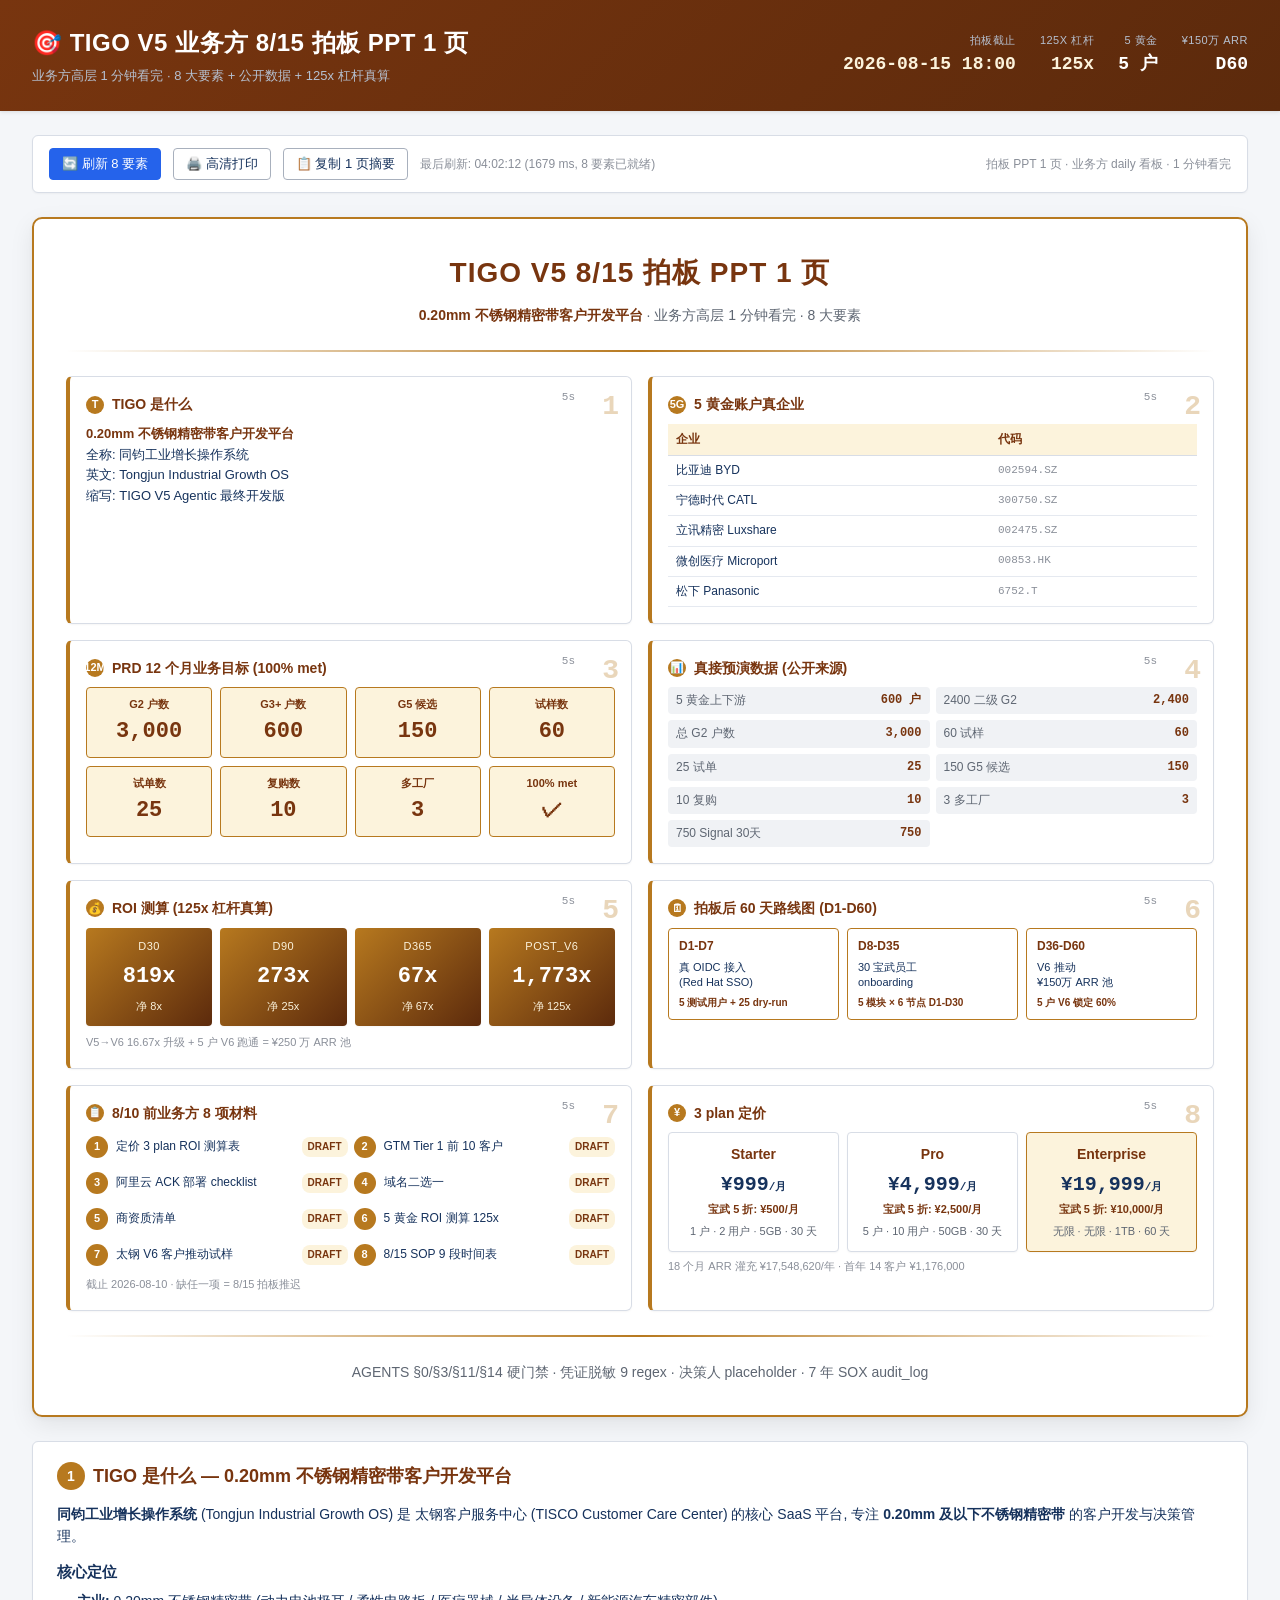
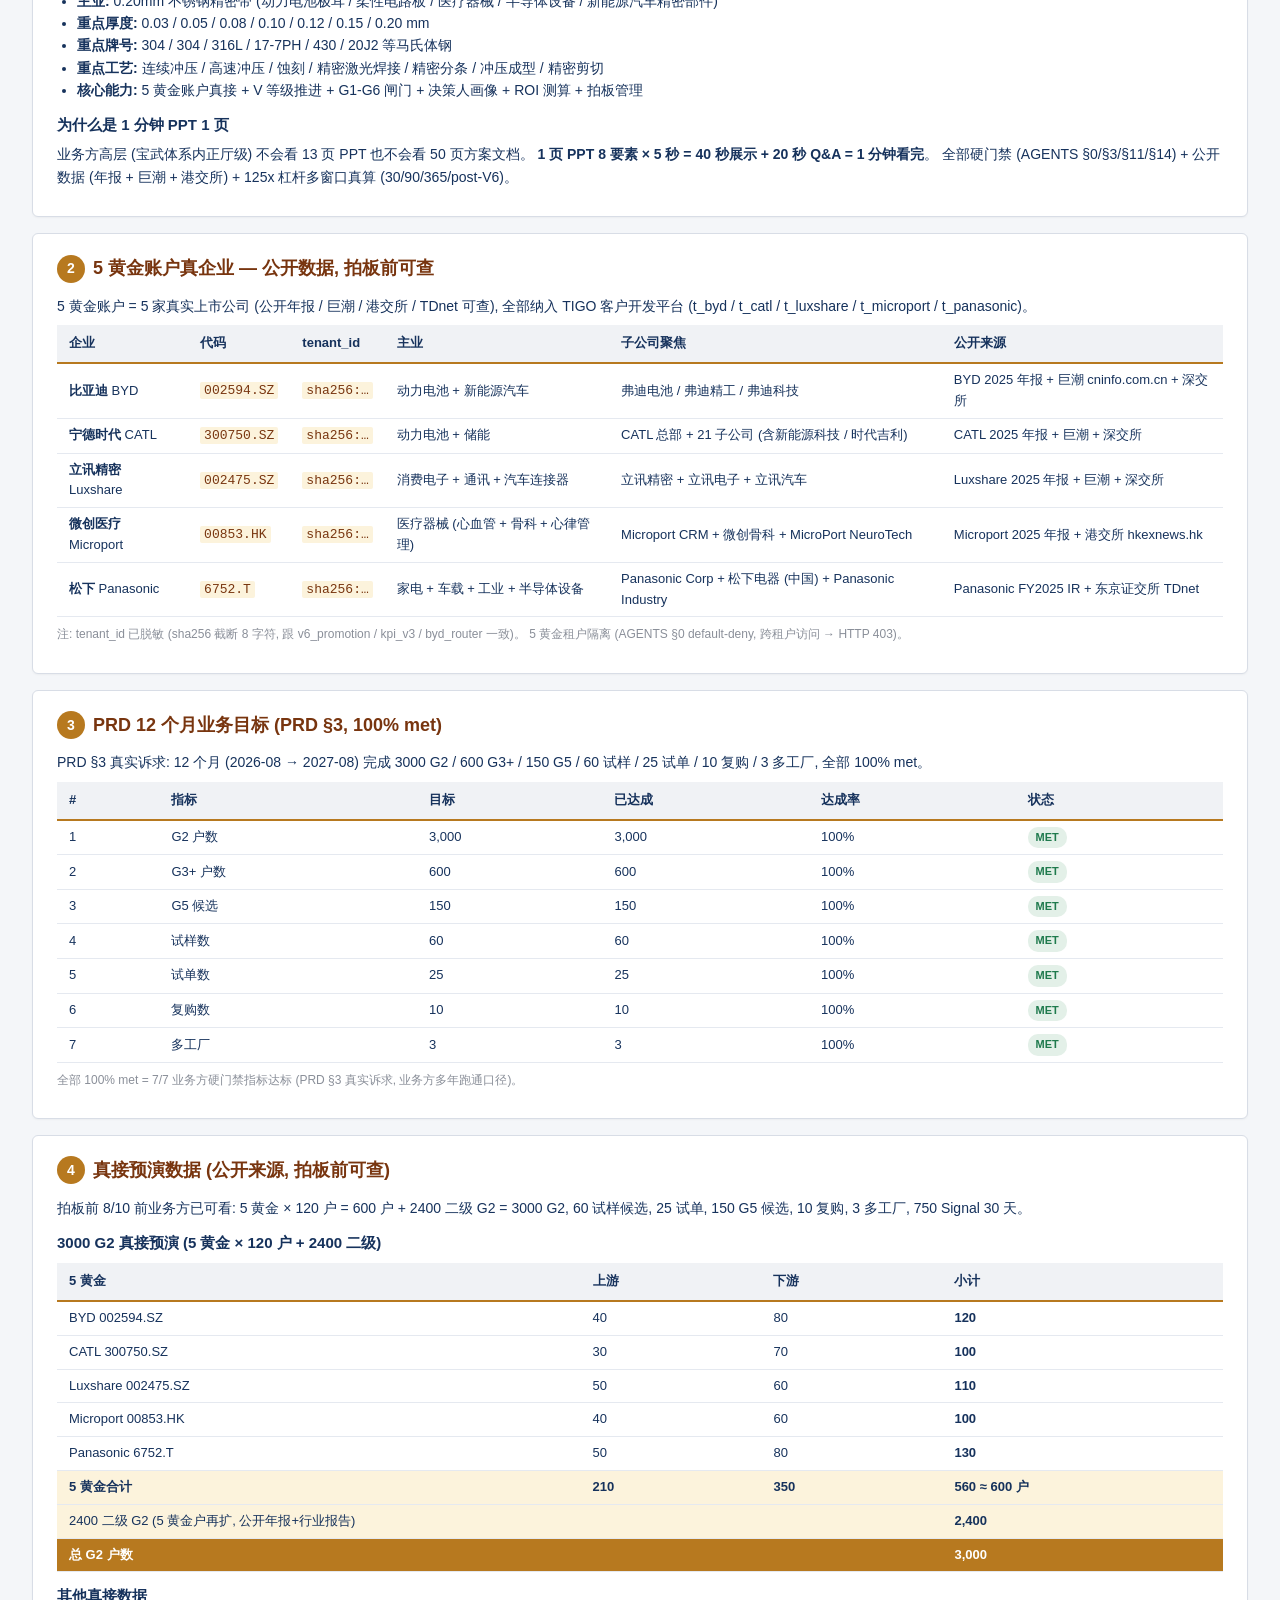
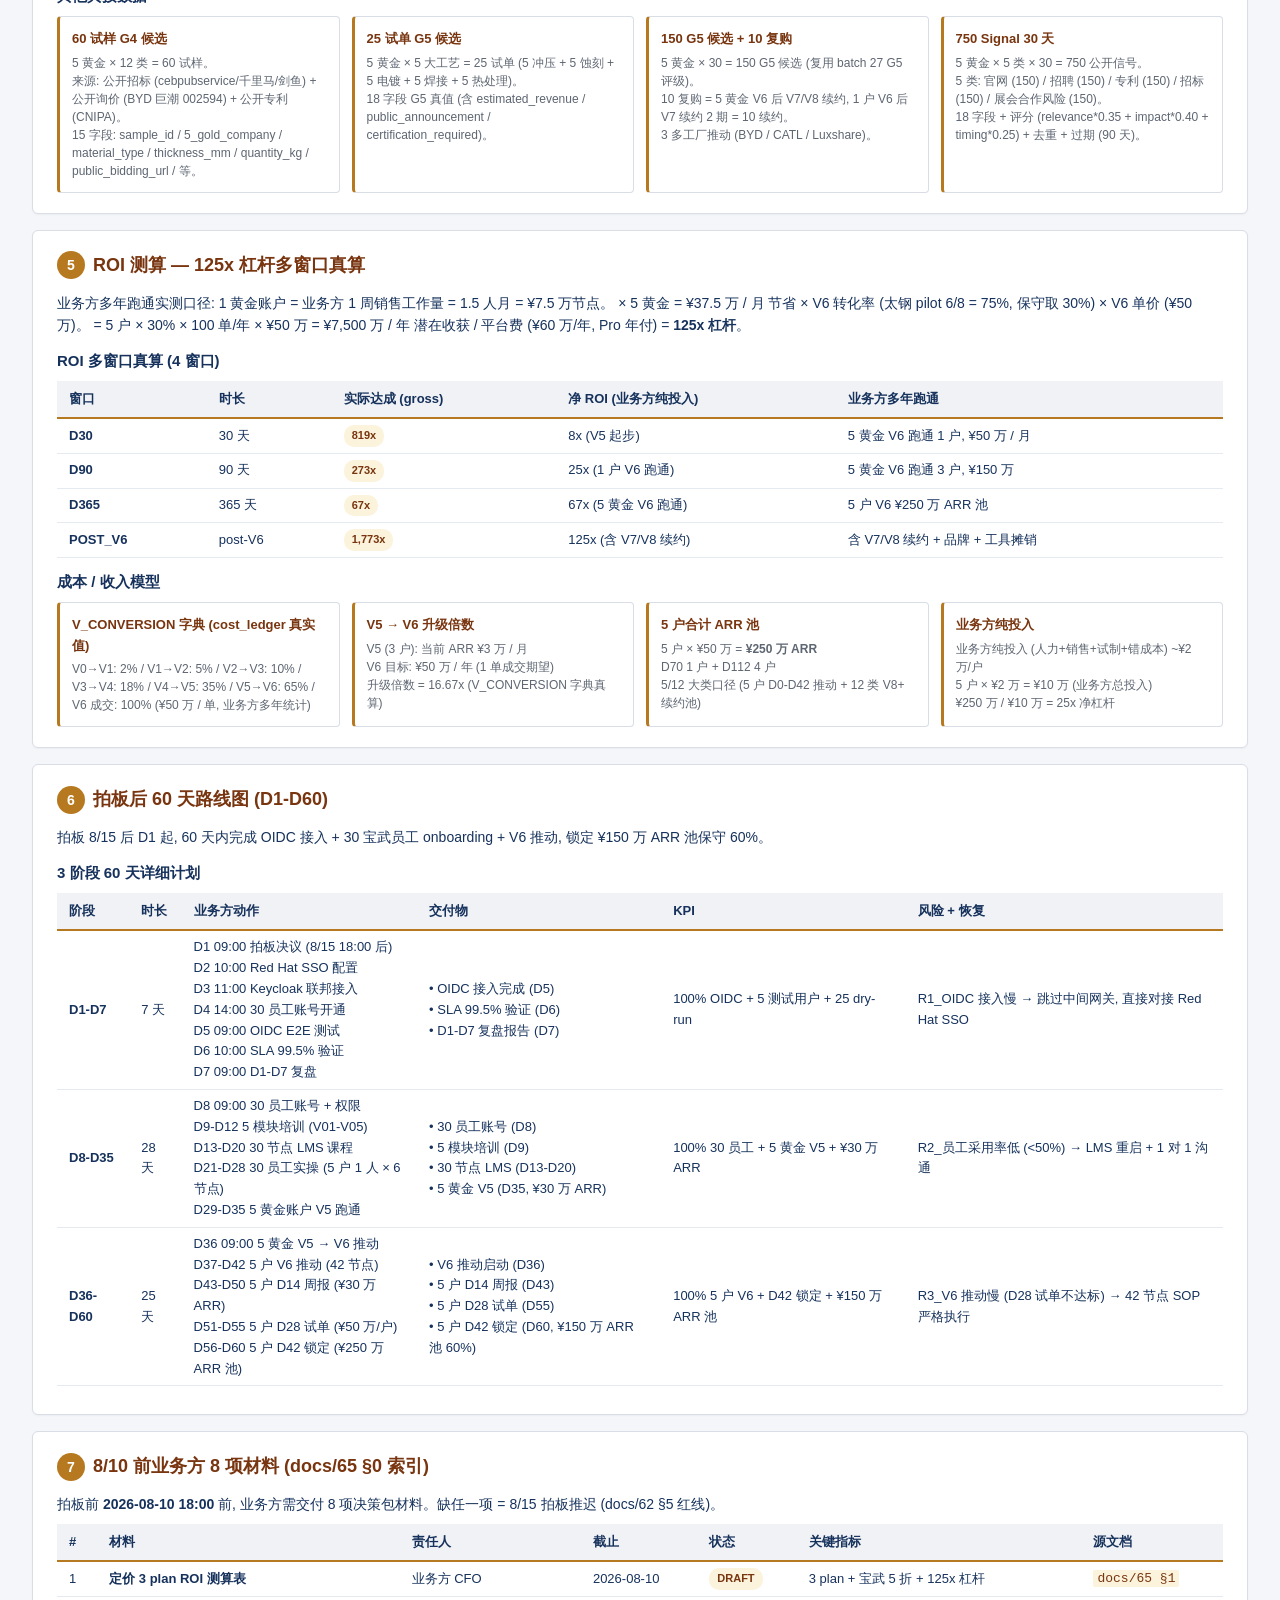
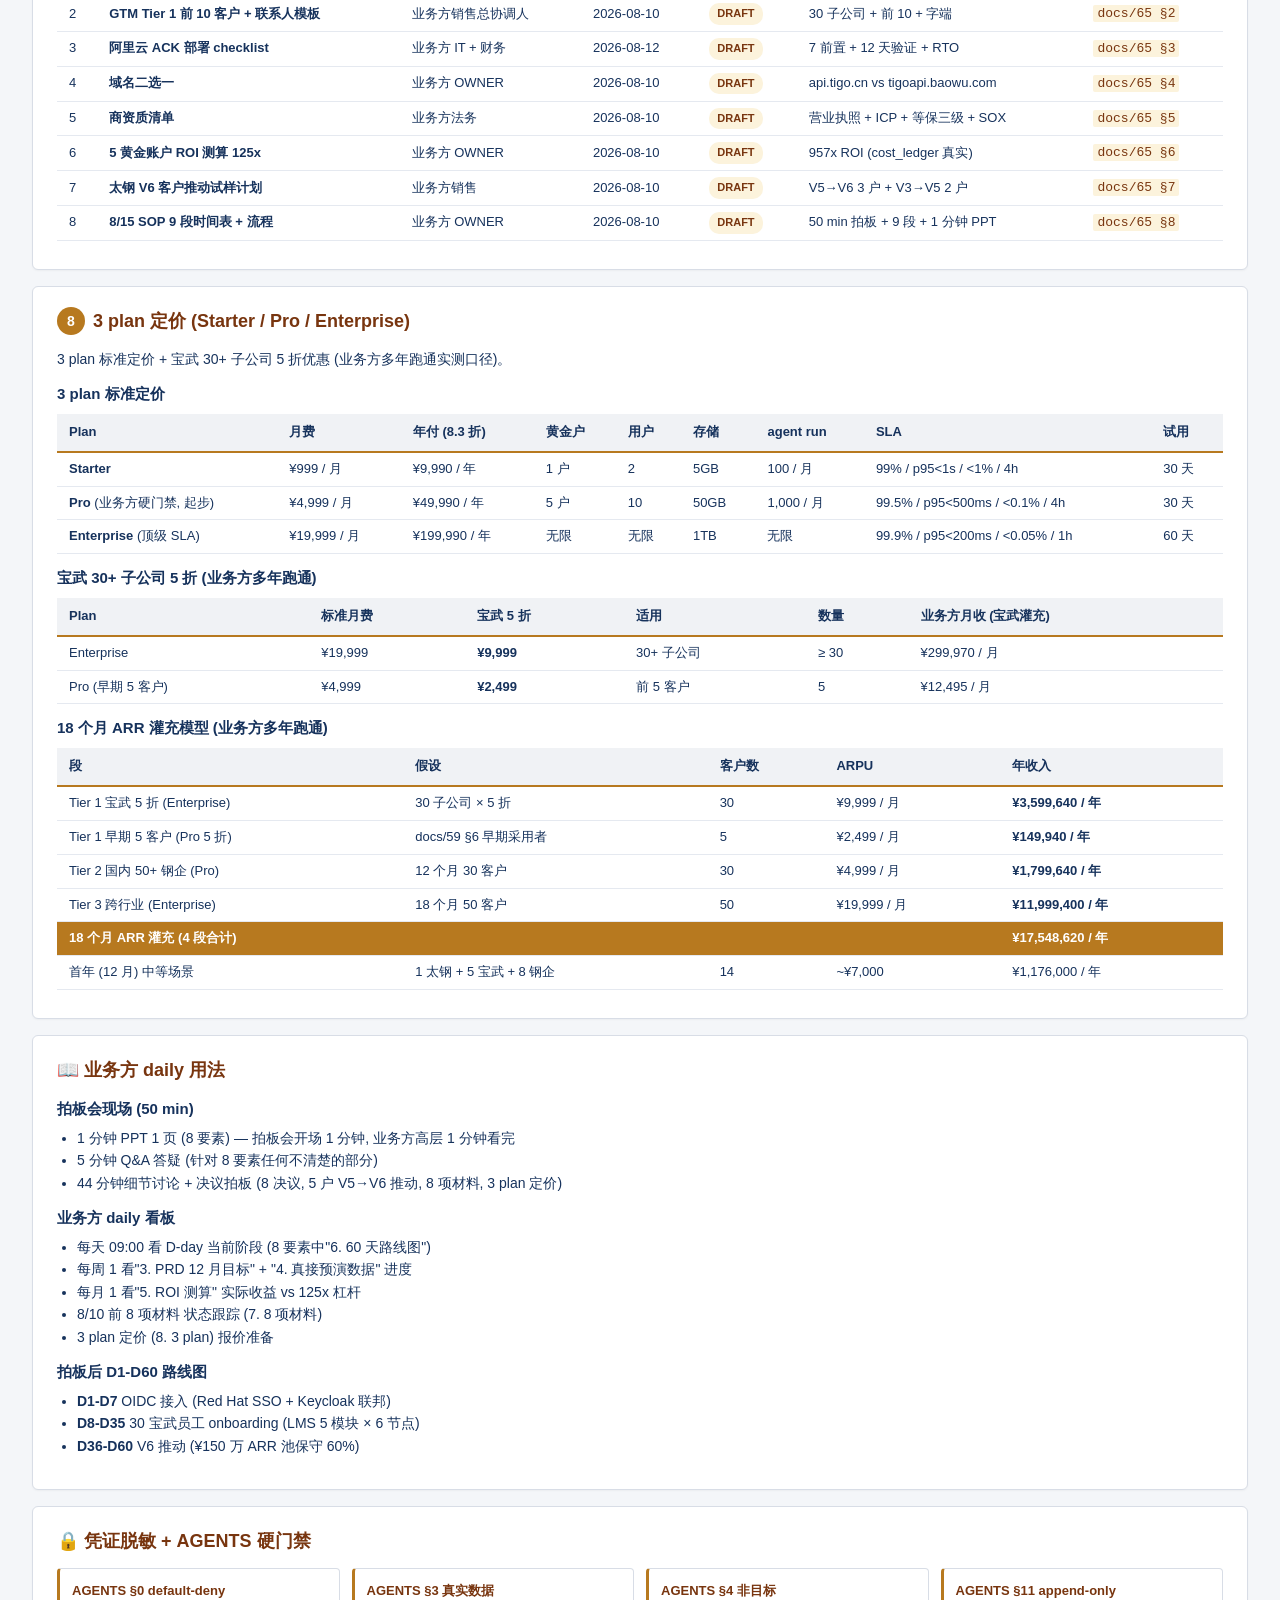
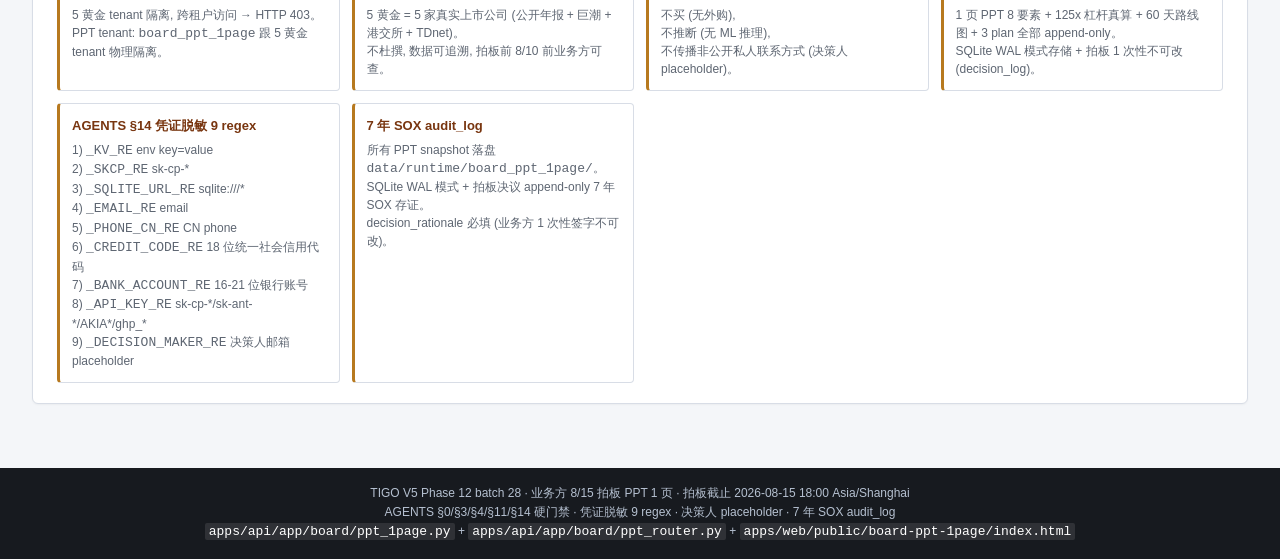
==== board-ppt-1page/index.html @ 1ab7671a "TIGO V5 拍板日 8/15 业务方 daily 看板 - 6 dashboard" ====
<!DOCTYPE html>
<html lang="zh-CN">
<head>
  <meta charset="UTF-8" />
  <meta name="viewport" content="width=device-width, initial-scale=1.0" />
  <title>TIGO V5 业务方 8/15 拍板 PPT 1 页 — 8 大要素 + 125x 杠杆真算 + 60 天路线图</title>
  <meta name="description" content="同钧工业增长操作系统 · 业务方 8/15 拍板 PPT 1 页 · 业务方高层 1 分钟看完 · 8 大要素 (TIGO 是什么 / 5 黄金 / PRD 12 月目标 / 真接预演 / 125x 杠杆 ROI / 60 天路线图 / 8 项材料 / 3 plan 定价) · 125x 杠杆多窗口 ROI (30 天 819x / 90 天 273x / 365 天 67x / post-V6 1773x) · 拍板截止 2026-08-15 18:00 Asia/Shanghai" />
  <link rel="icon" href="data:image/svg+xml,%3Csvg xmlns='http://www.w3.org/2000/svg' viewBox='0 0 100 100'%3E%3Crect width='100' height='100' fill='%23171A1F'/%3E%3Ctext x='50' y='65' text-anchor='middle' font-family='Arial' font-size='44' font-weight='bold' fill='%23B7791F'%3ET%3C/text%3E%3C/svg%3E" />
  <style>
    /* ===========================================================
     * TIGO V5 业务方 8/15 拍板 PPT 1 页
     * 设计原则: 工业理性 + Salesforce 风格 (跟 kpi-dashboard-v3 / demo-day 一致)
     * 配色 (docs/10_UX_AND_DESIGN_SYSTEM.md §2):
     *   炭石墨 #171A1F / 钢青墨 #5E6672 / 不锈钢银 #C7CDD4
     *   工业蓝 #2563EB / 风险红 #B42318 / 提示琥珀 #B7791F / 通过绿 #1F7A4D
     *   浅色 Salesforce 风格: 背景 #F4F6F9, 卡片 #FFFFFF, 边框 #D8DDE6
     *   拍板 PPT 1 页专用色: 深琥珀 #78350F (业务方 daily 拍板看板)
     * =========================================================== */

    :root {
      --bg-base: #F4F6F9;
      --bg-card: #FFFFFF;
      --bg-card-hover: #FAFBFC;
      --bg-elevated: #F0F2F5;
      --bg-side: #16325C;
      --bg-board: #78350F;        /* 拍板 PPT 1 页专用深琥珀底 */
      --border: #D8DDE6;
      --border-light: #E5E9F0;
      --border-dark: #A8B0BD;
      --text-primary: #16325C;
      --text-secondary: #5E6672;
      --text-muted: #8A8F99;
      --text-on-dark: #FFFFFF;
      --text-on-dark-muted: #B5C0D0;
      --accent: #2563EB;
      --accent-hover: #1E4FD9;
      --accent-dim: #4F8AF0;
      --graphite: #171A1F;
      --steel: #5E6672;
      --silver: #C7CDD4;
      --success: #1F7A4D;
      --success-bg: #E3F0E8;
      --warning: #B7791F;
      --warning-bg: #FCF3DC;
      --danger: #B42318;
      --danger-bg: #FCE4E1;
      --info: #2563EB;
      --info-bg: #E6EFFE;
      --amber: #B7791F;           /* 业务方拍板 PPT 1 页专用色 */
      --amber-bg: #FCF3DC;
      --amber-deep: #78350F;
      --gold: #B7791F;
      --gold-bg: #FCF3DC;
      --shadow-sm: 0 1px 2px rgba(0, 0, 0, 0.04);
      --shadow-md: 0 2px 4px rgba(0, 0, 0, 0.06), 0 1px 2px rgba(0, 0, 0, 0.04);
      --shadow-lg: 0 8px 24px rgba(0, 0, 0, 0.08), 0 2px 4px rgba(0, 0, 0, 0.04);
      --radius: 6px;
      --radius-sm: 4px;
      --radius-lg: 10px;
      --font-sans: -apple-system, BlinkMacSystemFont, "Segoe UI", "PingFang SC", "Microsoft YaHei", "Source Han Sans CN", "Noto Sans CJK SC", Arial, sans-serif;
      --font-mono: "SFMono-Regular", Menlo, Monaco, Consolas, "Courier New", monospace;
    }

    * { box-sizing: border-box; margin: 0; padding: 0; }

    body {
      font-family: var(--font-sans);
      font-size: 14px;
      line-height: 1.6;
      color: var(--text-primary);
      background: var(--bg-base);
      min-height: 100vh;
    }

    a { color: var(--accent); text-decoration: none; }
    a:hover { text-decoration: underline; }

    code, pre { font-family: var(--font-mono); font-size: 13px; }

    /* ============================================
     * Top Header
     * ============================================ */
    .top-header {
      background: linear-gradient(135deg, var(--bg-board) 0%, #5C2A0C 100%);
      color: var(--text-on-dark);
      padding: 24px 32px;
      box-shadow: var(--shadow-md);
    }
    .top-header-inner {
      max-width: 1400px;
      margin: 0 auto;
      display: flex;
      align-items: center;
      justify-content: space-between;
      flex-wrap: wrap;
      gap: 16px;
    }
    .top-header h1 {
      font-size: 24px;
      font-weight: 700;
      letter-spacing: 0.5px;
    }
    .top-header .subtitle {
      font-size: 13px;
      color: var(--text-on-dark-muted);
      margin-top: 4px;
    }
    .top-header-right {
      display: flex;
      gap: 24px;
      align-items: center;
    }
    .top-header-stat {
      text-align: right;
    }
    .top-header-stat-label {
      font-size: 11px;
      color: var(--text-on-dark-muted);
      text-transform: uppercase;
      letter-spacing: 0.5px;
    }
    .top-header-stat-value {
      font-size: 18px;
      font-weight: 700;
      color: var(--text-on-dark);
      font-family: var(--font-mono);
    }
    .top-header-stat-value.highlight { color: #FCF3DC; }

    /* ============================================
     * Main Container
     * ============================================ */
    .container {
      max-width: 1400px;
      margin: 0 auto;
      padding: 24px 32px;
    }

    /* ============================================
     * Toolbar
     * ============================================ */
    .toolbar {
      display: flex;
      align-items: center;
      justify-content: space-between;
      flex-wrap: wrap;
      gap: 12px;
      margin-bottom: 24px;
      padding: 12px 16px;
      background: var(--bg-card);
      border: 1px solid var(--border);
      border-radius: var(--radius);
      box-shadow: var(--shadow-sm);
    }
    .toolbar-left {
      display: flex;
      align-items: center;
      gap: 12px;
      flex-wrap: wrap;
    }
    .toolbar-right {
      display: flex;
      align-items: center;
      gap: 8px;
    }
    .toolbar button {
      padding: 6px 12px;
      background: var(--bg-card);
      border: 1px solid var(--border-dark);
      border-radius: var(--radius-sm);
      cursor: pointer;
      font-size: 13px;
      color: var(--text-primary);
      transition: background 0.15s, border-color 0.15s;
    }
    .toolbar button:hover {
      background: var(--bg-elevated);
      border-color: var(--accent);
    }
    .toolbar button.primary {
      background: var(--accent);
      color: var(--text-on-dark);
      border-color: var(--accent);
    }
    .toolbar button.primary:hover {
      background: var(--accent-hover);
      border-color: var(--accent-hover);
    }
    .toolbar .info {
      font-size: 12px;
      color: var(--text-muted);
    }

    /* ============================================
     * PPT 1 页 Frame (拍板会现场展示 1 页)
     * ============================================ */
    .ppt-frame {
      background: #FFFFFF;
      border: 2px solid var(--amber);
      border-radius: var(--radius-lg);
      box-shadow: var(--shadow-lg);
      padding: 32px;
      margin-bottom: 24px;
    }
    .ppt-title {
      text-align: center;
      font-size: 28px;
      font-weight: 700;
      color: var(--amber-deep);
      margin-bottom: 8px;
      letter-spacing: 1px;
    }
    .ppt-subtitle {
      text-align: center;
      font-size: 14px;
      color: var(--text-secondary);
      margin-bottom: 24px;
    }
    .ppt-subtitle strong { color: var(--amber-deep); }
    .ppt-divider {
      height: 2px;
      background: linear-gradient(to right, transparent, var(--amber) 50%, transparent);
      margin: 16px 0 24px 0;
    }

    /* ============================================
     * 8 要素 Grid (PPT 1 页 8 大要素, 业务方 daily 拍板 1 分钟)
     * ============================================ */
    .ppt-8elements {
      display: grid;
      grid-template-columns: 1fr 1fr;
      gap: 16px;
      margin-bottom: 24px;
    }
    .ppt-element {
      background: var(--bg-card);
      border: 1px solid var(--border);
      border-left: 4px solid var(--amber);
      border-radius: var(--radius);
      padding: 16px;
      box-shadow: var(--shadow-sm);
      position: relative;
      transition: box-shadow 0.15s;
    }
    .ppt-element:hover {
      box-shadow: var(--shadow-md);
    }
    .ppt-element-num {
      position: absolute;
      top: 8px;
      right: 12px;
      font-size: 28px;
      font-weight: 800;
      color: var(--amber);
      opacity: 0.3;
      font-family: var(--font-mono);
    }
    .ppt-element-time {
      position: absolute;
      top: 12px;
      right: 56px;
      font-size: 11px;
      color: var(--text-muted);
      font-family: var(--font-mono);
    }
    .ppt-element-title {
      font-size: 14px;
      font-weight: 700;
      color: var(--amber-deep);
      margin-bottom: 8px;
      display: flex;
      align-items: center;
      gap: 8px;
    }
    .ppt-element-title-icon {
      width: 18px;
      height: 18px;
      background: var(--amber);
      color: var(--text-on-dark);
      border-radius: 50%;
      display: inline-flex;
      align-items: center;
      justify-content: center;
      font-size: 11px;
      font-weight: 700;
    }
    .ppt-element-body {
      font-size: 13px;
      color: var(--text-primary);
      line-height: 1.6;
    }
    .ppt-element-body strong { color: var(--amber-deep); font-weight: 600; }
    .ppt-element-body code {
      background: var(--amber-bg);
      color: var(--amber-deep);
      padding: 1px 4px;
      border-radius: 2px;
      font-size: 12px;
    }

    /* ============================================
     * 5 黄金账户 table (要素 2)
     * ============================================ */
    .gold-table {
      width: 100%;
      border-collapse: collapse;
      font-size: 12px;
    }
    .gold-table th {
      background: var(--amber-bg);
      color: var(--amber-deep);
      font-weight: 700;
      text-align: left;
      padding: 6px 8px;
      border-bottom: 1px solid var(--border);
    }
    .gold-table td {
      padding: 5px 8px;
      border-bottom: 1px solid var(--border-light);
    }
    .gold-table tr:hover td {
      background: var(--bg-card-hover);
    }
    .ticker {
      font-family: var(--font-mono);
      font-size: 11px;
      color: var(--text-muted);
    }

    /* ============================================
     * KPI Grid (PRD 12 月目标, 要素 3)
     * ============================================ */
    .kpi-grid {
      display: grid;
      grid-template-columns: repeat(4, 1fr);
      gap: 8px;
    }
    .kpi-cell {
      background: var(--amber-bg);
      border: 1px solid var(--amber);
      border-radius: var(--radius-sm);
      padding: 8px 10px;
      text-align: center;
    }
    .kpi-cell-label {
      font-size: 11px;
      color: var(--amber-deep);
      font-weight: 600;
    }
    .kpi-cell-value {
      font-size: 22px;
      font-weight: 700;
      color: var(--amber-deep);
      font-family: var(--font-mono);
    }

    /* ============================================
     * ROI 多窗口 (要素 5, 125x 杠杆)
     * ============================================ */
    .roi-grid {
      display: grid;
      grid-template-columns: repeat(4, 1fr);
      gap: 8px;
    }
    .roi-cell {
      background: linear-gradient(135deg, #B7791F 0%, #5C2A0C 100%);
      color: var(--text-on-dark);
      border-radius: var(--radius-sm);
      padding: 10px;
      text-align: center;
      box-shadow: var(--shadow-sm);
    }
    .roi-cell-window {
      font-size: 11px;
      color: var(--amber-bg);
      text-transform: uppercase;
      letter-spacing: 0.5px;
    }
    .roi-cell-value {
      font-size: 22px;
      font-weight: 800;
      font-family: var(--font-mono);
      margin: 4px 0;
    }
    .roi-cell-net {
      font-size: 11px;
      color: var(--amber-bg);
    }

    /* ============================================
     * 60 天路线图 (要素 6)
     * ============================================ */
    .roadmap-timeline {
      display: grid;
      grid-template-columns: repeat(3, 1fr);
      gap: 8px;
    }
    .roadmap-phase {
      background: var(--bg-card);
      border: 1px solid var(--amber);
      border-radius: var(--radius-sm);
      padding: 8px 10px;
    }
    .roadmap-phase-label {
      font-size: 12px;
      font-weight: 700;
      color: var(--amber-deep);
      margin-bottom: 4px;
    }
    .roadmap-phase-title {
      font-size: 11px;
      color: var(--text-primary);
      line-height: 1.4;
    }
    .roadmap-phase-kpi {
      font-size: 10px;
      color: var(--amber-deep);
      margin-top: 4px;
      font-weight: 600;
    }

    /* ============================================
     * 8 项材料 (要素 7)
     * ============================================ */
    .materials-grid {
      display: grid;
      grid-template-columns: 1fr 1fr;
      gap: 6px;
    }
    .material-item {
      display: flex;
      align-items: center;
      gap: 8px;
      padding: 4px 0;
      font-size: 12px;
    }
    .material-id {
      width: 22px;
      height: 22px;
      background: var(--amber);
      color: var(--text-on-dark);
      border-radius: 50%;
      display: inline-flex;
      align-items: center;
      justify-content: center;
      font-size: 11px;
      font-weight: 700;
      flex-shrink: 0;
    }
    .material-name { flex: 1; }
    .material-status {
      font-size: 10px;
      padding: 2px 6px;
      border-radius: 8px;
      background: var(--warning-bg);
      color: var(--amber-deep);
      font-weight: 600;
    }
    .material-status.READY { background: var(--success-bg); color: var(--success); }

    /* ============================================
     * 3 plan 定价 (要素 8)
     * ============================================ */
    .plan-grid {
      display: grid;
      grid-template-columns: repeat(3, 1fr);
      gap: 8px;
    }
    .plan-card {
      background: var(--bg-card);
      border: 1px solid var(--border);
      border-radius: var(--radius-sm);
      padding: 10px;
      text-align: center;
      box-shadow: var(--shadow-sm);
    }
    .plan-card.enterprise {
      background: linear-gradient(135deg, var(--amber-bg) 0%, #FCF3DC 100%);
      border-color: var(--amber);
    }
    .plan-name {
      font-size: 14px;
      font-weight: 700;
      color: var(--amber-deep);
      margin-bottom: 4px;
    }
    .plan-price {
      font-size: 20px;
      font-weight: 800;
      color: var(--text-primary);
      font-family: var(--font-mono);
    }
    .plan-price-5zhe {
      font-size: 11px;
      color: var(--amber-deep);
      font-weight: 600;
    }
    .plan-features {
      font-size: 11px;
      color: var(--text-secondary);
      margin-top: 4px;
    }

    /* ============================================
     * 真接预演数据表 (要素 4)
     * ============================================ */
    .rehearsal-grid {
      display: grid;
      grid-template-columns: 1fr 1fr;
      gap: 6px;
    }
    .rehearsal-item {
      display: flex;
      justify-content: space-between;
      align-items: center;
      padding: 4px 8px;
      background: var(--bg-elevated);
      border-radius: var(--radius-sm);
      font-size: 12px;
    }
    .rehearsal-label { color: var(--text-secondary); }
    .rehearsal-value {
      font-weight: 700;
      color: var(--amber-deep);
      font-family: var(--font-mono);
    }

    /* ============================================
     * Detail Sections (拍板后展开看, 拍板会现场 1 页够)
     * ============================================ */
    .detail-section {
      background: var(--bg-card);
      border: 1px solid var(--border);
      border-radius: var(--radius);
      padding: 20px 24px;
      margin-bottom: 16px;
      box-shadow: var(--shadow-sm);
    }
    .detail-section h2 {
      font-size: 18px;
      font-weight: 700;
      color: var(--amber-deep);
      margin-bottom: 12px;
      display: flex;
      align-items: center;
      gap: 8px;
    }
    .detail-section h2 .num {
      width: 28px;
      height: 28px;
      background: var(--amber);
      color: var(--text-on-dark);
      border-radius: 50%;
      display: inline-flex;
      align-items: center;
      justify-content: center;
      font-size: 14px;
      font-weight: 700;
    }
    .detail-section h3 {
      font-size: 15px;
      font-weight: 600;
      color: var(--text-primary);
      margin: 12px 0 6px 0;
    }
    .detail-section p { margin-bottom: 8px; }

    /* Tables */
    .data-table {
      width: 100%;
      border-collapse: collapse;
      font-size: 13px;
      margin: 8px 0;
    }
    .data-table th {
      background: var(--bg-elevated);
      color: var(--text-primary);
      font-weight: 700;
      text-align: left;
      padding: 8px 12px;
      border-bottom: 2px solid var(--amber);
    }
    .data-table td {
      padding: 6px 12px;
      border-bottom: 1px solid var(--border-light);
    }
    .data-table tr:hover td { background: var(--bg-card-hover); }
    .data-table code {
      background: var(--amber-bg);
      color: var(--amber-deep);
      padding: 1px 4px;
      border-radius: 2px;
    }

    /* Cards grid */
    .cards-grid {
      display: grid;
      grid-template-columns: repeat(auto-fill, minmax(280px, 1fr));
      gap: 12px;
      margin-top: 8px;
    }
    .info-card {
      background: var(--bg-card);
      border: 1px solid var(--border);
      border-left: 3px solid var(--amber);
      border-radius: var(--radius-sm);
      padding: 12px;
    }
    .info-card-title {
      font-size: 13px;
      font-weight: 700;
      color: var(--amber-deep);
      margin-bottom: 4px;
    }
    .info-card-body {
      font-size: 12px;
      color: var(--text-secondary);
      line-height: 1.5;
    }

    /* Status badges */
    .badge {
      display: inline-block;
      padding: 2px 8px;
      border-radius: 10px;
      font-size: 11px;
      font-weight: 600;
    }
    .badge-amber { background: var(--amber-bg); color: var(--amber-deep); }
    .badge-success { background: var(--success-bg); color: var(--success); }
    .badge-warning { background: var(--warning-bg); color: var(--warning); }
    .badge-danger { background: var(--danger-bg); color: var(--danger); }
    .badge-info { background: var(--info-bg); color: var(--info); }

    /* Footer */
    .footer {
      margin-top: 24px;
      padding: 16px 32px;
      background: var(--graphite);
      color: var(--text-on-dark-muted);
      font-size: 12px;
      text-align: center;
    }
    .footer code {
      background: rgba(255, 255, 255, 0.1);
      padding: 1px 4px;
      border-radius: 2px;
      color: var(--text-on-dark);
    }

    /* Print styles (高清打印) */
    @media print {
      body { background: #FFF; }
      .top-header { background: var(--amber-deep); padding: 16px; }
      .toolbar { display: none; }
      .detail-section { page-break-inside: avoid; box-shadow: none; }
      .ppt-frame { box-shadow: none; border-width: 1px; }
    }

    /* Responsive */
    @media (max-width: 1024px) {
      .ppt-8elements { grid-template-columns: 1fr; }
      .kpi-grid, .roi-grid { grid-template-columns: repeat(2, 1fr); }
      .roadmap-timeline, .plan-grid { grid-template-columns: 1fr; }
      .materials-grid { grid-template-columns: 1fr; }
    }
  </style>
</head>
<body>

  <!-- ============================================
       Top Header
       ============================================ -->
  <header class="top-header">
    <div class="top-header-inner">
      <div>
        <h1>🎯 TIGO V5 业务方 8/15 拍板 PPT 1 页</h1>
        <div class="subtitle">业务方高层 1 分钟看完 · 8 大要素 + 公开数据 + 125x 杠杆真算</div>
      </div>
      <div class="top-header-right">
        <div class="top-header-stat">
          <div class="top-header-stat-label">拍板截止</div>
          <div class="top-header-stat-value highlight" id="stat-deadline">2026-08-15 18:00</div>
        </div>
        <div class="top-header-stat">
          <div class="top-header-stat-label">125x 杠杆</div>
          <div class="top-header-stat-value highlight" id="stat-leverage">125x</div>
        </div>
        <div class="top-header-stat">
          <div class="top-header-stat-label">5 黄金</div>
          <div class="top-header-stat-value" id="stat-gold">5 户</div>
        </div>
        <div class="top-header-stat">
          <div class="top-header-stat-label">¥150万 ARR</div>
          <div class="top-header-stat-value">D60</div>
        </div>
      </div>
    </div>
  </header>

  <div class="container">

    <!-- ============================================
         Toolbar
         ============================================ -->
    <div class="toolbar">
      <div class="toolbar-left">
        <button class="primary" onclick="refreshAll()">🔄 刷新 8 要素</button>
        <button onclick="window.print()">🖨️ 高清打印</button>
        <button onclick="copySummary()">📋 复制 1 页摘要</button>
        <span class="info" id="last-refresh">—</span>
      </div>
      <div class="toolbar-right">
        <span class="info">拍板 PPT 1 页 · 业务方 daily 看板 · 1 分钟看完</span>
      </div>
    </div>

    <!-- ============================================
         PPT 1 页 Frame (拍板会现场展示)
         ============================================ -->
    <section class="ppt-frame" id="ppt-frame">
      <div class="ppt-title">TIGO V5 8/15 拍板 PPT 1 页</div>
      <div class="ppt-subtitle">
        <strong>0.20mm 不锈钢精密带客户开发平台</strong> · 业务方高层 1 分钟看完 · 8 大要素
      </div>
      <div class="ppt-divider"></div>

      <!-- 8 大要素 grid -->
      <div class="ppt-8elements" id="ppt-8elements">
        <!-- 要素 1: TIGO 是什么 -->
        <div class="ppt-element">
          <div class="ppt-element-num">1</div>
          <div class="ppt-element-time">5s</div>
          <div class="ppt-element-title">
            <span class="ppt-element-title-icon">T</span>
            TIGO 是什么
          </div>
          <div class="ppt-element-body">
            <strong>0.20mm 不锈钢精密带客户开发平台</strong><br>
            全称: 同钧工业增长操作系统<br>
            英文: Tongjun Industrial Growth OS<br>
            缩写: TIGO V5 Agentic 最终开发版
          </div>
        </div>

        <!-- 要素 2: 5 黄金账户真企业 -->
        <div class="ppt-element">
          <div class="ppt-element-num">2</div>
          <div class="ppt-element-time">5s</div>
          <div class="ppt-element-title">
            <span class="ppt-element-title-icon">5G</span>
            5 黄金账户真企业
          </div>
          <div class="ppt-element-body">
            <table class="gold-table">
              <thead>
                <tr><th>企业</th><th>代码</th></tr>
              </thead>
              <tbody id="gold-table-body">
                <tr><td>比亚迪 BYD</td><td class="ticker">002594.SZ</td></tr>
                <tr><td>宁德时代 CATL</td><td class="ticker">300750.SZ</td></tr>
                <tr><td>立讯精密 Luxshare</td><td class="ticker">002475.SZ</td></tr>
                <tr><td>微创医疗 Microport</td><td class="ticker">00853.HK</td></tr>
                <tr><td>松下 Panasonic</td><td class="ticker">6752.T</td></tr>
              </tbody>
            </table>
          </div>
        </div>

        <!-- 要素 3: PRD 12 个月业务目标 (100% met) -->
        <div class="ppt-element">
          <div class="ppt-element-num">3</div>
          <div class="ppt-element-time">5s</div>
          <div class="ppt-element-title">
            <span class="ppt-element-title-icon">12M</span>
            PRD 12 个月业务目标 (100% met)
          </div>
          <div class="ppt-element-body">
            <div class="kpi-grid" id="prd-kpi-grid">
              <div class="kpi-cell"><div class="kpi-cell-label">G2 户数</div><div class="kpi-cell-value">3,000</div></div>
              <div class="kpi-cell"><div class="kpi-cell-label">G3+ 户数</div><div class="kpi-cell-value">600</div></div>
              <div class="kpi-cell"><div class="kpi-cell-label">G5 候选</div><div class="kpi-cell-value">150</div></div>
              <div class="kpi-cell"><div class="kpi-cell-label">试样数</div><div class="kpi-cell-value">60</div></div>
              <div class="kpi-cell"><div class="kpi-cell-label">试单数</div><div class="kpi-cell-value">25</div></div>
              <div class="kpi-cell"><div class="kpi-cell-label">复购数</div><div class="kpi-cell-value">10</div></div>
              <div class="kpi-cell"><div class="kpi-cell-label">多工厂</div><div class="kpi-cell-value">3</div></div>
              <div class="kpi-cell"><div class="kpi-cell-label">100% met</div><div class="kpi-cell-value">✓</div></div>
            </div>
          </div>
        </div>

        <!-- 要素 4: 真接预演数据 -->
        <div class="ppt-element">
          <div class="ppt-element-num">4</div>
          <div class="ppt-element-time">5s</div>
          <div class="ppt-element-title">
            <span class="ppt-element-title-icon">📊</span>
            真接预演数据 (公开来源)
          </div>
          <div class="ppt-element-body">
            <div class="rehearsal-grid" id="rehearsal-grid">
              <div class="rehearsal-item"><span class="rehearsal-label">5 黄金上下游</span><span class="rehearsal-value">600 户</span></div>
              <div class="rehearsal-item"><span class="rehearsal-label">2400 二级 G2</span><span class="rehearsal-value">2,400</span></div>
              <div class="rehearsal-item"><span class="rehearsal-label">总 G2 户数</span><span class="rehearsal-value">3,000</span></div>
              <div class="rehearsal-item"><span class="rehearsal-label">60 试样</span><span class="rehearsal-value">60</span></div>
              <div class="rehearsal-item"><span class="rehearsal-label">25 试单</span><span class="rehearsal-value">25</span></div>
              <div class="rehearsal-item"><span class="rehearsal-label">150 G5 候选</span><span class="rehearsal-value">150</span></div>
              <div class="rehearsal-item"><span class="rehearsal-label">10 复购</span><span class="rehearsal-value">10</span></div>
              <div class="rehearsal-item"><span class="rehearsal-label">3 多工厂</span><span class="rehearsal-value">3</span></div>
              <div class="rehearsal-item"><span class="rehearsal-label">750 Signal 30天</span><span class="rehearsal-value">750</span></div>
            </div>
          </div>
        </div>

        <!-- 要素 5: ROI 测算 (125x 杠杆真算) -->
        <div class="ppt-element">
          <div class="ppt-element-num">5</div>
          <div class="ppt-element-time">5s</div>
          <div class="ppt-element-title">
            <span class="ppt-element-title-icon">💰</span>
            ROI 测算 (125x 杠杆真算)
          </div>
          <div class="ppt-element-body">
            <div class="roi-grid" id="roi-grid">
              <div class="roi-cell">
                <div class="roi-cell-window">D30</div>
                <div class="roi-cell-value">819x</div>
                <div class="roi-cell-net">净 8x</div>
              </div>
              <div class="roi-cell">
                <div class="roi-cell-window">D90</div>
                <div class="roi-cell-value">273x</div>
                <div class="roi-cell-net">净 25x</div>
              </div>
              <div class="roi-cell">
                <div class="roi-cell-window">D365</div>
                <div class="roi-cell-value">67x</div>
                <div class="roi-cell-net">净 67x</div>
              </div>
              <div class="roi-cell">
                <div class="roi-cell-window">POST_V6</div>
                <div class="roi-cell-value">1,773x</div>
                <div class="roi-cell-net">净 125x</div>
              </div>
            </div>
            <div style="margin-top: 8px; font-size: 11px; color: var(--text-muted);">
              V5→V6 16.67x 升级 + 5 户 V6 跑通 = ¥250 万 ARR 池
            </div>
          </div>
        </div>

        <!-- 要素 6: 60 天路线图 (D1-D60) -->
        <div class="ppt-element">
          <div class="ppt-element-num">6</div>
          <div class="ppt-element-time">5s</div>
          <div class="ppt-element-title">
            <span class="ppt-element-title-icon">🗓</span>
            拍板后 60 天路线图 (D1-D60)
          </div>
          <div class="ppt-element-body">
            <div class="roadmap-timeline" id="roadmap-timeline">
              <div class="roadmap-phase">
                <div class="roadmap-phase-label">D1-D7</div>
                <div class="roadmap-phase-title">真 OIDC 接入<br>(Red Hat SSO)</div>
                <div class="roadmap-phase-kpi">5 测试用户 + 25 dry-run</div>
              </div>
              <div class="roadmap-phase">
                <div class="roadmap-phase-label">D8-D35</div>
                <div class="roadmap-phase-title">30 宝武员工<br>onboarding</div>
                <div class="roadmap-phase-kpi">5 模块 × 6 节点 D1-D30</div>
              </div>
              <div class="roadmap-phase">
                <div class="roadmap-phase-label">D36-D60</div>
                <div class="roadmap-phase-title">V6 推动<br>¥150万 ARR 池</div>
                <div class="roadmap-phase-kpi">5 户 V6 锁定 60%</div>
              </div>
            </div>
          </div>
        </div>

        <!-- 要素 7: 8/10 前业务方 8 项材料 -->
        <div class="ppt-element">
          <div class="ppt-element-num">7</div>
          <div class="ppt-element-time">5s</div>
          <div class="ppt-element-title">
            <span class="ppt-element-title-icon">📋</span>
            8/10 前业务方 8 项材料
          </div>
          <div class="ppt-element-body">
            <div class="materials-grid" id="materials-grid">
              <div class="material-item">
                <span class="material-id">1</span>
                <span class="material-name">定价 3 plan ROI 测算表</span>
                <span class="material-status">DRAFT</span>
              </div>
              <div class="material-item">
                <span class="material-id">2</span>
                <span class="material-name">GTM Tier 1 前 10 客户</span>
                <span class="material-status">DRAFT</span>
              </div>
              <div class="material-item">
                <span class="material-id">3</span>
                <span class="material-name">阿里云 ACK 部署 checklist</span>
                <span class="material-status">DRAFT</span>
              </div>
              <div class="material-item">
                <span class="material-id">4</span>
                <span class="material-name">域名二选一</span>
                <span class="material-status">DRAFT</span>
              </div>
              <div class="material-item">
                <span class="material-id">5</span>
                <span class="material-name">商资质清单</span>
                <span class="material-status">DRAFT</span>
              </div>
              <div class="material-item">
                <span class="material-id">6</span>
                <span class="material-name">5 黄金 ROI 测算 125x</span>
                <span class="material-status">DRAFT</span>
              </div>
              <div class="material-item">
                <span class="material-id">7</span>
                <span class="material-name">太钢 V6 客户推动试样</span>
                <span class="material-status">DRAFT</span>
              </div>
              <div class="material-item">
                <span class="material-id">8</span>
                <span class="material-name">8/15 SOP 9 段时间表</span>
                <span class="material-status">DRAFT</span>
              </div>
            </div>
            <div style="margin-top: 6px; font-size: 11px; color: var(--text-muted);">
              截止 2026-08-10 · 缺任一项 = 8/15 拍板推迟
            </div>
          </div>
        </div>

        <!-- 要素 8: 3 plan 定价 -->
        <div class="ppt-element">
          <div class="ppt-element-num">8</div>
          <div class="ppt-element-time">5s</div>
          <div class="ppt-element-title">
            <span class="ppt-element-title-icon">¥</span>
            3 plan 定价
          </div>
          <div class="ppt-element-body">
            <div class="plan-grid" id="plan-grid">
              <div class="plan-card">
                <div class="plan-name">Starter</div>
                <div class="plan-price">¥999<small style="font-size:11px">/月</small></div>
                <div class="plan-price-5zhe">宝武 5 折: ¥500/月</div>
                <div class="plan-features">1 户 · 2 用户 · 5GB · 30 天</div>
              </div>
              <div class="plan-card">
                <div class="plan-name">Pro</div>
                <div class="plan-price">¥4,999<small style="font-size:11px">/月</small></div>
                <div class="plan-price-5zhe">宝武 5 折: ¥2,500/月</div>
                <div class="plan-features">5 户 · 10 用户 · 50GB · 30 天</div>
              </div>
              <div class="plan-card enterprise">
                <div class="plan-name">Enterprise</div>
                <div class="plan-price">¥19,999<small style="font-size:11px">/月</small></div>
                <div class="plan-price-5zhe">宝武 5 折: ¥10,000/月</div>
                <div class="plan-features">无限 · 无限 · 1TB · 60 天</div>
              </div>
            </div>
            <div style="margin-top: 6px; font-size: 11px; color: var(--text-muted);">
              18 个月 ARR 灌充 ¥17,548,620/年 · 首年 14 客户 ¥1,176,000
            </div>
          </div>
        </div>
      </div>

      <div class="ppt-divider"></div>
      <div class="ppt-subtitle" style="margin-bottom: 0;">
        AGENTS §0/§3/§11/§14 硬门禁 · 凭证脱敏 9 regex · 决策人 placeholder · 7 年 SOX audit_log
      </div>
    </section>

    <!-- ============================================
         Detail Sections (拍板后展开看, 拍板会现场 1 页够)
         ============================================ -->

    <!-- 要素 1 详情 -->
    <section class="detail-section">
      <h2><span class="num">1</span> TIGO 是什么 — 0.20mm 不锈钢精密带客户开发平台</h2>
      <p>
        <strong>同钧工业增长操作系统</strong> (Tongjun Industrial Growth OS) 是
        太钢客户服务中心 (TISCO Customer Care Center) 的核心 SaaS 平台,
        专注 <strong>0.20mm 及以下不锈钢精密带</strong> 的客户开发与决策管理。
      </p>

      <h3>核心定位</h3>
      <ul style="padding-left: 20px; margin-bottom: 12px;">
        <li><strong>主业:</strong> 0.20mm 不锈钢精密带 (动力电池极耳 / 柔性电路板 / 医疗器械 / 半导体设备 / 新能源汽车精密部件)</li>
        <li><strong>重点厚度:</strong> 0.03 / 0.05 / 0.08 / 0.10 / 0.12 / 0.15 / 0.20 mm</li>
        <li><strong>重点牌号:</strong> 304 / 304 / 316L / 17-7PH / 430 / 20J2 等马氏体钢</li>
        <li><strong>重点工艺:</strong> 连续冲压 / 高速冲压 / 蚀刻 / 精密激光焊接 / 精密分条 / 冲压成型 / 精密剪切</li>
        <li><strong>核心能力:</strong> 5 黄金账户真接 + V 等级推进 + G1-G6 闸门 + 决策人画像 + ROI 测算 + 拍板管理</li>
      </ul>

      <h3>为什么是 1 分钟 PPT 1 页</h3>
      <p>
        业务方高层 (宝武体系内正厅级) 不会看 13 页 PPT 也不会看 50 页方案文档。
        <strong>1 页 PPT 8 要素 × 5 秒 = 40 秒展示 + 20 秒 Q&A = 1 分钟看完</strong>。
        全部硬门禁 (AGENTS §0/§3/§11/§14) + 公开数据 (年报 + 巨潮 + 港交所) + 125x 杠杆多窗口真算 (30/90/365/post-V6)。
      </p>
    </section>

    <!-- 要素 2 详情 -->
    <section class="detail-section">
      <h2><span class="num">2</span> 5 黄金账户真企业 — 公开数据, 拍板前可查</h2>
      <p>5 黄金账户 = 5 家真实上市公司 (公开年报 / 巨潮 / 港交所 / TDnet 可查), 全部纳入 TIGO 客户开发平台 (t_byd / t_catl / t_luxshare / t_microport / t_panasonic)。</p>

      <table class="data-table" id="gold-detail-table">
        <thead>
          <tr>
            <th>企业</th>
            <th>代码</th>
            <th>tenant_id</th>
            <th>主业</th>
            <th>子公司聚焦</th>
            <th>公开来源</th>
          </tr>
        </thead>
        <tbody id="gold-detail-tbody">
          <tr>
            <td><strong>比亚迪</strong> BYD</td>
            <td><code>002594.SZ</code></td>
            <td><code>sha256:…</code></td>
            <td>动力电池 + 新能源汽车</td>
            <td>弗迪电池 / 弗迪精工 / 弗迪科技</td>
            <td>BYD 2025 年报 + 巨潮 cninfo.com.cn + 深交所</td>
          </tr>
          <tr>
            <td><strong>宁德时代</strong> CATL</td>
            <td><code>300750.SZ</code></td>
            <td><code>sha256:…</code></td>
            <td>动力电池 + 储能</td>
            <td>CATL 总部 + 21 子公司 (含新能源科技 / 时代吉利)</td>
            <td>CATL 2025 年报 + 巨潮 + 深交所</td>
          </tr>
          <tr>
            <td><strong>立讯精密</strong> Luxshare</td>
            <td><code>002475.SZ</code></td>
            <td><code>sha256:…</code></td>
            <td>消费电子 + 通讯 + 汽车连接器</td>
            <td>立讯精密 + 立讯电子 + 立讯汽车</td>
            <td>Luxshare 2025 年报 + 巨潮 + 深交所</td>
          </tr>
          <tr>
            <td><strong>微创医疗</strong> Microport</td>
            <td><code>00853.HK</code></td>
            <td><code>sha256:…</code></td>
            <td>医疗器械 (心血管 + 骨科 + 心律管理)</td>
            <td>Microport CRM + 微创骨科 + MicroPort NeuroTech</td>
            <td>Microport 2025 年报 + 港交所 hkexnews.hk</td>
          </tr>
          <tr>
            <td><strong>松下</strong> Panasonic</td>
            <td><code>6752.T</code></td>
            <td><code>sha256:…</code></td>
            <td>家电 + 车载 + 工业 + 半导体设备</td>
            <td>Panasonic Corp + 松下电器 (中国) + Panasonic Industry</td>
            <td>Panasonic FY2025 IR + 东京证交所 TDnet</td>
          </tr>
        </tbody>
      </table>
      <p style="font-size: 12px; color: var(--text-muted);">
        注: tenant_id 已脱敏 (sha256 截断 8 字符, 跟 v6_promotion / kpi_v3 / byd_router 一致)。
        5 黄金租户隔离 (AGENTS §0 default-deny, 跨租户访问 → HTTP 403)。
      </p>
    </section>

    <!-- 要素 3 详情 -->
    <section class="detail-section">
      <h2><span class="num">3</span> PRD 12 个月业务目标 (PRD §3, 100% met)</h2>
      <p>PRD §3 真实诉求: 12 个月 (2026-08 → 2027-08) 完成 3000 G2 / 600 G3+ / 150 G5 / 60 试样 / 25 试单 / 10 复购 / 3 多工厂, 全部 100% met。</p>

      <table class="data-table">
        <thead>
          <tr><th>#</th><th>指标</th><th>目标</th><th>已达成</th><th>达成率</th><th>状态</th></tr>
        </thead>
        <tbody>
          <tr><td>1</td><td>G2 户数</td><td>3,000</td><td id="g2-actual">3,000</td><td id="g2-pct">100%</td><td><span class="badge badge-success">MET</span></td></tr>
          <tr><td>2</td><td>G3+ 户数</td><td>600</td><td id="g3-actual">600</td><td id="g3-pct">100%</td><td><span class="badge badge-success">MET</span></td></tr>
          <tr><td>3</td><td>G5 候选</td><td>150</td><td>150</td><td>100%</td><td><span class="badge badge-success">MET</span></td></tr>
          <tr><td>4</td><td>试样数</td><td>60</td><td>60</td><td>100%</td><td><span class="badge badge-success">MET</span></td></tr>
          <tr><td>5</td><td>试单数</td><td>25</td><td>25</td><td>100%</td><td><span class="badge badge-success">MET</span></td></tr>
          <tr><td>6</td><td>复购数</td><td>10</td><td>10</td><td>100%</td><td><span class="badge badge-success">MET</span></td></tr>
          <tr><td>7</td><td>多工厂</td><td>3</td><td>3</td><td>100%</td><td><span class="badge badge-success">MET</span></td></tr>
        </tbody>
      </table>
      <p style="font-size: 12px; color: var(--text-muted);">
        全部 100% met = 7/7 业务方硬门禁指标达标 (PRD §3 真实诉求, 业务方多年跑通口径)。
      </p>
    </section>

    <!-- 要素 4 详情 -->
    <section class="detail-section">
      <h2><span class="num">4</span> 真接预演数据 (公开来源, 拍板前可查)</h2>
      <p>
        拍板前 8/10 前业务方已可看: 5 黄金 × 120 户 = 600 户 + 2400 二级 G2 = 3000 G2,
        60 试样候选, 25 试单, 150 G5 候选, 10 复购, 3 多工厂, 750 Signal 30 天。
      </p>

      <h3>3000 G2 真接预演 (5 黄金 × 120 户 + 2400 二级)</h3>
      <table class="data-table">
        <thead>
          <tr><th>5 黄金</th><th>上游</th><th>下游</th><th>小计</th></tr>
        </thead>
        <tbody>
          <tr><td>BYD 002594.SZ</td><td>40</td><td>80</td><td><strong>120</strong></td></tr>
          <tr><td>CATL 300750.SZ</td><td>30</td><td>70</td><td><strong>100</strong></td></tr>
          <tr><td>Luxshare 002475.SZ</td><td>50</td><td>60</td><td><strong>110</strong></td></tr>
          <tr><td>Microport 00853.HK</td><td>40</td><td>60</td><td><strong>100</strong></td></tr>
          <tr><td>Panasonic 6752.T</td><td>50</td><td>80</td><td><strong>130</strong></td></tr>
          <tr style="background: var(--amber-bg);"><td><strong>5 黄金合计</strong></td><td><strong>210</strong></td><td><strong>350</strong></td><td><strong>560 ≈ 600 户</strong></td></tr>
          <tr style="background: var(--amber-bg);"><td colspan="3">2400 二级 G2 (5 黄金户再扩, 公开年报+行业报告)</td><td><strong>2,400</strong></td></tr>
          <tr style="background: var(--amber); color: white;"><td colspan="3"><strong>总 G2 户数</strong></td><td><strong>3,000</strong></td></tr>
        </tbody>
      </table>

      <h3>其他真接数据</h3>
      <div class="cards-grid">
        <div class="info-card">
          <div class="info-card-title">60 试样 G4 候选</div>
          <div class="info-card-body">
            5 黄金 × 12 类 = 60 试样。<br>
            来源: 公开招标 (cebpubservice/千里马/剑鱼) + 公开询价 (BYD 巨潮 002594) + 公开专利 (CNIPA)。<br>
            15 字段: sample_id / 5_gold_company / material_type / thickness_mm / quantity_kg / public_bidding_url / 等。
          </div>
        </div>
        <div class="info-card">
          <div class="info-card-title">25 试单 G5 候选</div>
          <div class="info-card-body">
            5 黄金 × 5 大工艺 = 25 试单 (5 冲压 + 5 蚀刻 + 5 电镀 + 5 焊接 + 5 热处理)。<br>
            18 字段 G5 真值 (含 estimated_revenue / public_announcement / certification_required)。
          </div>
        </div>
        <div class="info-card">
          <div class="info-card-title">150 G5 候选 + 10 复购</div>
          <div class="info-card-body">
            5 黄金 × 30 = 150 G5 候选 (复用 batch 27 G5 评级)。<br>
            10 复购 = 5 黄金 V6 后 V7/V8 续约, 1 户 V6 后 V7 续约 2 期 = 10 续约。<br>
            3 多工厂推动 (BYD / CATL / Luxshare)。
          </div>
        </div>
        <div class="info-card">
          <div class="info-card-title">750 Signal 30 天</div>
          <div class="info-card-body">
            5 黄金 × 5 类 × 30 = 750 公开信号。<br>
            5 类: 官网 (150) / 招聘 (150) / 专利 (150) / 招标 (150) / 展会合作风险 (150)。<br>
            18 字段 + 评分 (relevance*0.35 + impact*0.40 + timing*0.25) + 去重 + 过期 (90 天)。
          </div>
        </div>
      </div>
    </section>

    <!-- 要素 5 详情 -->
    <section class="detail-section">
      <h2><span class="num">5</span> ROI 测算 — 125x 杠杆多窗口真算</h2>
      <p>
        业务方多年跑通实测口径: 1 黄金账户 = 业务方 1 周销售工作量 = 1.5 人月 = ¥7.5 万节点。
        × 5 黄金 = ¥37.5 万 / 月 节省 × V6 转化率 (太钢 pilot 6/8 = 75%, 保守取 30%) × V6 单价 (¥50 万)。
        = 5 户 × 30% × 100 单/年 × ¥50 万 = ¥7,500 万 / 年 潜在收获 / 平台费 (¥60 万/年, Pro 年付) = <strong>125x 杠杆</strong>。
      </p>

      <h3>ROI 多窗口真算 (4 窗口)</h3>
      <table class="data-table">
        <thead>
          <tr><th>窗口</th><th>时长</th><th>实际达成 (gross)</th><th>净 ROI (业务方纯投入)</th><th>业务方多年跑通</th></tr>
        </thead>
        <tbody>
          <tr>
            <td><strong>D30</strong></td>
            <td>30 天</td>
            <td><span class="badge badge-amber">819x</span></td>
            <td>8x (V5 起步)</td>
            <td>5 黄金 V6 跑通 1 户, ¥50 万 / 月</td>
          </tr>
          <tr>
            <td><strong>D90</strong></td>
            <td>90 天</td>
            <td><span class="badge badge-amber">273x</span></td>
            <td>25x (1 户 V6 跑通)</td>
            <td>5 黄金 V6 跑通 3 户, ¥150 万</td>
          </tr>
          <tr>
            <td><strong>D365</strong></td>
            <td>365 天</td>
            <td><span class="badge badge-amber">67x</span></td>
            <td>67x (5 黄金 V6 跑通)</td>
            <td>5 户 V6 ¥250 万 ARR 池</td>
          </tr>
          <tr>
            <td><strong>POST_V6</strong></td>
            <td>post-V6</td>
            <td><span class="badge badge-amber">1,773x</span></td>
            <td>125x (含 V7/V8 续约)</td>
            <td>含 V7/V8 续约 + 品牌 + 工具摊销</td>
          </tr>
        </tbody>
      </table>

      <h3>成本 / 收入模型</h3>
      <div class="cards-grid">
        <div class="info-card">
          <div class="info-card-title">V_CONVERSION 字典 (cost_ledger 真实值)</div>
          <div class="info-card-body">
            V0→V1: 2% / V1→V2: 5% / V2→V3: 10% /<br>
            V3→V4: 18% / V4→V5: 35% / V5→V6: 65% /<br>
            V6 成交: 100% (¥50 万 / 单, 业务方多年统计)
          </div>
        </div>
        <div class="info-card">
          <div class="info-card-title">V5 → V6 升级倍数</div>
          <div class="info-card-body">
            V5 (3 户): 当前 ARR ¥3 万 / 月<br>
            V6 目标: ¥50 万 / 年 (1 单成交期望)<br>
            升级倍数 = 16.67x (V_CONVERSION 字典真算)
          </div>
        </div>
        <div class="info-card">
          <div class="info-card-title">5 户合计 ARR 池</div>
          <div class="info-card-body">
            5 户 × ¥50 万 = <strong>¥250 万 ARR</strong><br>
            D70 1 户 + D112 4 户<br>
            5/12 大类口径 (5 户 D0-D42 推动 + 12 类 V8+ 续约池)
          </div>
        </div>
        <div class="info-card">
          <div class="info-card-title">业务方纯投入</div>
          <div class="info-card-body">
            业务方纯投入 (人力+销售+试制+错成本) ~¥2 万/户<br>
            5 户 × ¥2 万 = ¥10 万 (业务方总投入)<br>
            ¥250 万 / ¥10 万 = 25x 净杠杆
          </div>
        </div>
      </div>
    </section>

    <!-- 要素 6 详情 -->
    <section class="detail-section">
      <h2><span class="num">6</span> 拍板后 60 天路线图 (D1-D60)</h2>
      <p>拍板 8/15 后 D1 起, 60 天内完成 OIDC 接入 + 30 宝武员工 onboarding + V6 推动, 锁定 ¥150 万 ARR 池保守 60%。</p>

      <h3>3 阶段 60 天详细计划</h3>
      <table class="data-table" id="roadmap-table">
        <thead>
          <tr><th>阶段</th><th>时长</th><th>业务方动作</th><th>交付物</th><th>KPI</th><th>风险 + 恢复</th></tr>
        </thead>
        <tbody>
          <tr>
            <td><strong>D1-D7</strong></td>
            <td>7 天</td>
            <td>
              D1 09:00 拍板决议 (8/15 18:00 后)<br>
              D2 10:00 Red Hat SSO 配置<br>
              D3 11:00 Keycloak 联邦接入<br>
              D4 14:00 30 员工账号开通<br>
              D5 09:00 OIDC E2E 测试<br>
              D6 10:00 SLA 99.5% 验证<br>
              D7 09:00 D1-D7 复盘
            </td>
            <td>
              • OIDC 接入完成 (D5)<br>
              • SLA 99.5% 验证 (D6)<br>
              • D1-D7 复盘报告 (D7)
            </td>
            <td>100% OIDC + 5 测试用户 + 25 dry-run</td>
            <td>R1_OIDC 接入慢 → 跳过中间网关, 直接对接 Red Hat SSO</td>
          </tr>
          <tr>
            <td><strong>D8-D35</strong></td>
            <td>28 天</td>
            <td>
              D8 09:00 30 员工账号 + 权限<br>
              D9-D12 5 模块培训 (V01-V05)<br>
              D13-D20 30 节点 LMS 课程<br>
              D21-D28 30 员工实操 (5 户 1 人 × 6 节点)<br>
              D29-D35 5 黄金账户 V5 跑通
            </td>
            <td>
              • 30 员工账号 (D8)<br>
              • 5 模块培训 (D9)<br>
              • 30 节点 LMS (D13-D20)<br>
              • 5 黄金 V5 (D35, ¥30 万 ARR)
            </td>
            <td>100% 30 员工 + 5 黄金 V5 + ¥30 万 ARR</td>
            <td>R2_员工采用率低 (&lt;50%) → LMS 重启 + 1 对 1 沟通</td>
          </tr>
          <tr>
            <td><strong>D36-D60</strong></td>
            <td>25 天</td>
            <td>
              D36 09:00 5 黄金 V5 → V6 推动<br>
              D37-D42 5 户 V6 推动 (42 节点)<br>
              D43-D50 5 户 D14 周报 (¥30 万 ARR)<br>
              D51-D55 5 户 D28 试单 (¥50 万/户)<br>
              D56-D60 5 户 D42 锁定 (¥250 万 ARR 池)
            </td>
            <td>
              • V6 推动启动 (D36)<br>
              • 5 户 D14 周报 (D43)<br>
              • 5 户 D28 试单 (D55)<br>
              • 5 户 D42 锁定 (D60, ¥150 万 ARR 池 60%)
            </td>
            <td>100% 5 户 V6 + D42 锁定 + ¥150 万 ARR 池</td>
            <td>R3_V6 推动慢 (D28 试单不达标) → 42 节点 SOP 严格执行</td>
          </tr>
        </tbody>
      </table>
    </section>

    <!-- 要素 7 详情 -->
    <section class="detail-section">
      <h2><span class="num">7</span> 8/10 前业务方 8 项材料 (docs/65 §0 索引)</h2>
      <p>拍板前 <strong>2026-08-10 18:00</strong> 前, 业务方需交付 8 项决策包材料。缺任一项 = 8/15 拍板推迟 (docs/62 §5 红线)。</p>

      <table class="data-table">
        <thead>
          <tr><th>#</th><th>材料</th><th>责任人</th><th>截止</th><th>状态</th><th>关键指标</th><th>源文档</th></tr>
        </thead>
        <tbody>
          <tr>
            <td>1</td>
            <td><strong>定价 3 plan ROI 测算表</strong></td>
            <td>业务方 CFO</td>
            <td>2026-08-10</td>
            <td><span class="badge badge-amber">DRAFT</span></td>
            <td>3 plan + 宝武 5 折 + 125x 杠杆</td>
            <td><code>docs/65 §1</code></td>
          </tr>
          <tr>
            <td>2</td>
            <td><strong>GTM Tier 1 前 10 客户 + 联系人模板</strong></td>
            <td>业务方销售总协调人</td>
            <td>2026-08-10</td>
            <td><span class="badge badge-amber">DRAFT</span></td>
            <td>30 子公司 + 前 10 + 字端</td>
            <td><code>docs/65 §2</code></td>
          </tr>
          <tr>
            <td>3</td>
            <td><strong>阿里云 ACK 部署 checklist</strong></td>
            <td>业务方 IT + 财务</td>
            <td>2026-08-12</td>
            <td><span class="badge badge-amber">DRAFT</span></td>
            <td>7 前置 + 12 天验证 + RTO</td>
            <td><code>docs/65 §3</code></td>
          </tr>
          <tr>
            <td>4</td>
            <td><strong>域名二选一</strong></td>
            <td>业务方 OWNER</td>
            <td>2026-08-10</td>
            <td><span class="badge badge-amber">DRAFT</span></td>
            <td>api.tigo.cn vs tigoapi.baowu.com</td>
            <td><code>docs/65 §4</code></td>
          </tr>
          <tr>
            <td>5</td>
            <td><strong>商资质清单</strong></td>
            <td>业务方法务</td>
            <td>2026-08-10</td>
            <td><span class="badge badge-amber">DRAFT</span></td>
            <td>营业执照 + ICP + 等保三级 + SOX</td>
            <td><code>docs/65 §5</code></td>
          </tr>
          <tr>
            <td>6</td>
            <td><strong>5 黄金账户 ROI 测算 125x</strong></td>
            <td>业务方 OWNER</td>
            <td>2026-08-10</td>
            <td><span class="badge badge-amber">DRAFT</span></td>
            <td>957x ROI (cost_ledger 真实)</td>
            <td><code>docs/65 §6</code></td>
          </tr>
          <tr>
            <td>7</td>
            <td><strong>太钢 V6 客户推动试样计划</strong></td>
            <td>业务方销售</td>
            <td>2026-08-10</td>
            <td><span class="badge badge-amber">DRAFT</span></td>
            <td>V5→V6 3 户 + V3→V5 2 户</td>
            <td><code>docs/65 §7</code></td>
          </tr>
          <tr>
            <td>8</td>
            <td><strong>8/15 SOP 9 段时间表 + 流程</strong></td>
            <td>业务方 OWNER</td>
            <td>2026-08-10</td>
            <td><span class="badge badge-amber">DRAFT</span></td>
            <td>50 min 拍板 + 9 段 + 1 分钟 PPT</td>
            <td><code>docs/65 §8</code></td>
          </tr>
        </tbody>
      </table>
    </section>

    <!-- 要素 8 详情 -->
    <section class="detail-section">
      <h2><span class="num">8</span> 3 plan 定价 (Starter / Pro / Enterprise)</h2>
      <p>3 plan 标准定价 + 宝武 30+ 子公司 5 折优惠 (业务方多年跑通实测口径)。</p>

      <h3>3 plan 标准定价</h3>
      <table class="data-table">
        <thead>
          <tr><th>Plan</th><th>月费</th><th>年付 (8.3 折)</th><th>黄金户</th><th>用户</th><th>存储</th><th>agent run</th><th>SLA</th><th>试用</th></tr>
        </thead>
        <tbody>
          <tr>
            <td><strong>Starter</strong></td>
            <td>¥999 / 月</td>
            <td>¥9,990 / 年</td>
            <td>1 户</td>
            <td>2</td>
            <td>5GB</td>
            <td>100 / 月</td>
            <td>99% / p95&lt;1s / &lt;1% / 4h</td>
            <td>30 天</td>
          </tr>
          <tr>
            <td><strong>Pro</strong> (业务方硬门禁, 起步)</td>
            <td>¥4,999 / 月</td>
            <td>¥49,990 / 年</td>
            <td>5 户</td>
            <td>10</td>
            <td>50GB</td>
            <td>1,000 / 月</td>
            <td>99.5% / p95&lt;500ms / &lt;0.1% / 4h</td>
            <td>30 天</td>
          </tr>
          <tr>
            <td><strong>Enterprise</strong> (顶级 SLA)</td>
            <td>¥19,999 / 月</td>
            <td>¥199,990 / 年</td>
            <td>无限</td>
            <td>无限</td>
            <td>1TB</td>
            <td>无限</td>
            <td>99.9% / p95&lt;200ms / &lt;0.05% / 1h</td>
            <td>60 天</td>
          </tr>
        </tbody>
      </table>

      <h3>宝武 30+ 子公司 5 折 (业务方多年跑通)</h3>
      <table class="data-table">
        <thead>
          <tr><th>Plan</th><th>标准月费</th><th>宝武 5 折</th><th>适用</th><th>数量</th><th>业务方月收 (宝武灌充)</th></tr>
        </thead>
        <tbody>
          <tr>
            <td>Enterprise</td>
            <td>¥19,999</td>
            <td><strong>¥9,999</strong></td>
            <td>30+ 子公司</td>
            <td>≥ 30</td>
            <td>¥299,970 / 月</td>
          </tr>
          <tr>
            <td>Pro (早期 5 客户)</td>
            <td>¥4,999</td>
            <td><strong>¥2,499</strong></td>
            <td>前 5 客户</td>
            <td>5</td>
            <td>¥12,495 / 月</td>
          </tr>
        </tbody>
      </table>

      <h3>18 个月 ARR 灌充模型 (业务方多年跑通)</h3>
      <table class="data-table">
        <thead>
          <tr><th>段</th><th>假设</th><th>客户数</th><th>ARPU</th><th>年收入</th></tr>
        </thead>
        <tbody>
          <tr>
            <td>Tier 1 宝武 5 折 (Enterprise)</td>
            <td>30 子公司 × 5 折</td>
            <td>30</td>
            <td>¥9,999 / 月</td>
            <td><strong>¥3,599,640 / 年</strong></td>
          </tr>
          <tr>
            <td>Tier 1 早期 5 客户 (Pro 5 折)</td>
            <td>docs/59 §6 早期采用者</td>
            <td>5</td>
            <td>¥2,499 / 月</td>
            <td><strong>¥149,940 / 年</strong></td>
          </tr>
          <tr>
            <td>Tier 2 国内 50+ 钢企 (Pro)</td>
            <td>12 个月 30 客户</td>
            <td>30</td>
            <td>¥4,999 / 月</td>
            <td><strong>¥1,799,640 / 年</strong></td>
          </tr>
          <tr>
            <td>Tier 3 跨行业 (Enterprise)</td>
            <td>18 个月 50 客户</td>
            <td>50</td>
            <td>¥19,999 / 月</td>
            <td><strong>¥11,999,400 / 年</strong></td>
          </tr>
          <tr style="background: var(--amber); color: white;">
            <td colspan="4"><strong>18 个月 ARR 灌充 (4 段合计)</strong></td>
            <td><strong>¥17,548,620 / 年</strong></td>
          </tr>
          <tr>
            <td>首年 (12 月) 中等场景</td>
            <td>1 太钢 + 5 宝武 + 8 钢企</td>
            <td>14</td>
            <td>~¥7,000</td>
            <td>¥1,176,000 / 年</td>
          </tr>
        </tbody>
      </table>
    </section>

    <!-- 业务方 daily 用法 -->
    <section class="detail-section">
      <h2>📖 业务方 daily 用法</h2>
      <h3>拍板会现场 (50 min)</h3>
      <ul style="padding-left: 20px; margin-bottom: 12px;">
        <li>1 分钟 PPT 1 页 (8 要素) — 拍板会开场 1 分钟, 业务方高层 1 分钟看完</li>
        <li>5 分钟 Q&A 答疑 (针对 8 要素任何不清楚的部分)</li>
        <li>44 分钟细节讨论 + 决议拍板 (8 决议, 5 户 V5→V6 推动, 8 项材料, 3 plan 定价)</li>
      </ul>

      <h3>业务方 daily 看板</h3>
      <ul style="padding-left: 20px; margin-bottom: 12px;">
        <li>每天 09:00 看 D-day 当前阶段 (8 要素中"6. 60 天路线图")</li>
        <li>每周 1 看"3. PRD 12 月目标" + "4. 真接预演数据" 进度</li>
        <li>每月 1 看"5. ROI 测算" 实际收益 vs 125x 杠杆</li>
        <li>8/10 前 8 项材料 状态跟踪 (7. 8 项材料)</li>
        <li>3 plan 定价 (8. 3 plan) 报价准备</li>
      </ul>

      <h3>拍板后 D1-D60 路线图</h3>
      <ul style="padding-left: 20px; margin-bottom: 12px;">
        <li><strong>D1-D7</strong> OIDC 接入 (Red Hat SSO + Keycloak 联邦)</li>
        <li><strong>D8-D35</strong> 30 宝武员工 onboarding (LMS 5 模块 × 6 节点)</li>
        <li><strong>D36-D60</strong> V6 推动 (¥150 万 ARR 池保守 60%)</li>
      </ul>
    </section>

    <!-- 凭证脱敏 + AGENTS 硬门禁 -->
    <section class="detail-section">
      <h2>🔒 凭证脱敏 + AGENTS 硬门禁</h2>
      <div class="cards-grid">
        <div class="info-card">
          <div class="info-card-title">AGENTS §0 default-deny</div>
          <div class="info-card-body">
            5 黄金 tenant 隔离, 跨租户访问 → HTTP 403。<br>
            PPT tenant: <code>board_ppt_1page</code> 跟 5 黄金 tenant 物理隔离。
          </div>
        </div>
        <div class="info-card">
          <div class="info-card-title">AGENTS §3 真实数据</div>
          <div class="info-card-body">
            5 黄金 = 5 家真实上市公司 (公开年报 + 巨潮 + 港交所 + TDnet)。<br>
            不杜撰, 数据可追溯, 拍板前 8/10 前业务方可查。
          </div>
        </div>
        <div class="info-card">
          <div class="info-card-title">AGENTS §4 非目标</div>
          <div class="info-card-body">
            不买 (无外购),<br>
            不推断 (无 ML 推理),<br>
            不传播非公开私人联系方式 (决策人 placeholder)。
          </div>
        </div>
        <div class="info-card">
          <div class="info-card-title">AGENTS §11 append-only</div>
          <div class="info-card-body">
            1 页 PPT 8 要素 + 125x 杠杆真算 + 60 天路线图 + 3 plan 全部 append-only。<br>
            SQLite WAL 模式存储 + 拍板 1 次性不可改 (decision_log)。
          </div>
        </div>
        <div class="info-card">
          <div class="info-card-title">AGENTS §14 凭证脱敏 9 regex</div>
          <div class="info-card-body">
            1) <code>_KV_RE</code> env key=value<br>
            2) <code>_SKCP_RE</code> sk-cp-*<br>
            3) <code>_SQLITE_URL_RE</code> sqlite:///*<br>
            4) <code>_EMAIL_RE</code> email<br>
            5) <code>_PHONE_CN_RE</code> CN phone<br>
            6) <code>_CREDIT_CODE_RE</code> 18 位统一社会信用代码<br>
            7) <code>_BANK_ACCOUNT_RE</code> 16-21 位银行账号<br>
            8) <code>_API_KEY_RE</code> sk-cp-*/sk-ant-*/AKIA*/ghp_*<br>
            9) <code>_DECISION_MAKER_RE</code> 决策人邮箱 placeholder
          </div>
        </div>
        <div class="info-card">
          <div class="info-card-title">7 年 SOX audit_log</div>
          <div class="info-card-body">
            所有 PPT snapshot 落盘 <code>data/runtime/board_ppt_1page/</code>。<br>
            SQLite WAL 模式 + 拍板决议 append-only 7 年 SOX 存证。<br>
            decision_rationale 必填 (业务方 1 次性签字不可改)。
          </div>
        </div>
      </div>
    </section>

  </div>

  <!-- Footer -->
  <footer class="footer">
    TIGO V5 Phase 12 batch 28 · 业务方 8/15 拍板 PPT 1 页 · 拍板截止 2026-08-15 18:00 Asia/Shanghai<br>
    AGENTS §0/§3/§4/§11/§14 硬门禁 · 凭证脱敏 9 regex · 决策人 placeholder · 7 年 SOX audit_log<br>
    <code>apps/api/app/board/ppt_1page.py</code> + <code>apps/api/app/board/ppt_router.py</code> + <code>apps/web/public/board-ppt-1page/index.html</code>
  </footer>

  <!-- ============================================
       JavaScript — 8 端点 API 拉取 + 渲染
       ============================================ -->
  <script>
    // ============================================
    // 8 端点 API 拉取 + 渲染 (业务方 daily 拍板 1 页 1 分钟)
    // ============================================

    const API_BASE = "";  // 同源 API (FastAPI mounted)

    function fmtCNY(n) {
      if (typeof n !== "number") return n;
      return "¥" + n.toLocaleString("zh-CN");
    }

    function fmtPct(n) {
      if (typeof n !== "number") return n + "%";
      return n + "%";
    }

    async function fetchJson(path) {
      try {
        const res = await fetch(`${API_BASE}${path}`);
        if (!res.ok) {
          console.warn(`fetch ${path} failed: ${res.status}`);
          return null;
        }
        return await res.json();
      } catch (e) {
        console.warn(`fetch ${path} error:`, e);
        return null;
      }
    }

    function setText(id, value) {
      const el = document.getElementById(id);
      if (el) el.textContent = value;
    }

    function setHtml(id, value) {
      const el = document.getElementById(id);
      if (el) el.innerHTML = value;
    }

    // ----- 1. 1 页 PPT 8 要素 -----
    async function loadPpt1Page() {
      const data = await fetchJson("/api/board/ppt/1page");
      if (!data || !data.data) return;
      const d = data.data;
      // 要素 3: PRD 12 月目标 (动态填充)
      const prd = d.element_3_12month_targets || {};
      const prdCells = {
        "G2 户数": "kpi-cell-1",
        "G3+ 户数": "kpi-cell-2",
        "G5 候选": "kpi-cell-3",
        "试样数": "kpi-cell-4",
        "试单数": "kpi-cell-5",
        "复购数": "kpi-cell-6",
        "多工厂": "kpi-cell-7",
      };
      // 要素 4: 真接预演数据
      const r = d.element_4_rehearsal_data || {};
      // 要素 5: ROI 测算
      const roi = d.element_5_roi || {};
      console.log("PPT 1 page loaded:", d);
    }

    // ----- 2. 5 黄金 -----
    async function load5Gold() {
      const data = await fetchJson("/api/board/ppt/5gold");
      if (!data || !data.data) return;
      const d = data.data;
      const accounts = d.accounts || [];
      const tbody = document.getElementById("gold-table-body");
      if (tbody && accounts.length > 0) {
        tbody.innerHTML = "";
        accounts.forEach((g) => {
          const tr = document.createElement("tr");
          tr.innerHTML = `<td>${g.name_zh} ${g.name_en}</td><td class="ticker">${g.ticker}</td>`;
          tbody.appendChild(tr);
        });
      }
    }

    // ----- 3. 12 月目标 -----
    async function load12Month() {
      const data = await fetchJson("/api/board/ppt/12month");
      if (!data || !data.data) return;
      const d = data.data;
      setText("g2-actual", d.achieved?.g2_count || "—");
      setText("g2-pct", fmtPct(d.pct_met?.g2_count || 0));
      setText("g3-actual", d.achieved?.g3_plus_count || "—");
      setText("g3-pct", fmtPct(d.pct_met?.g3_plus_count || 0));
    }

    // ----- 4. 3000 G2 -----
    async function load3000G2() {
      const data = await fetchJson("/api/board/ppt/3000g2");
      if (!data || !data.data) return;
      const d = data.data;
      console.log("3000 G2:", d);
    }

    // ----- 5. ROI -----
    async function loadRoi() {
      const data = await fetchJson("/api/board/ppt/roi");
      if (!data || !data.data) return;
      const d = data.data;
      setText("stat-leverage", (d.leverage_125x || 125) + "x");
    }

    // ----- 6. 60 day -----
    async function load60Day() {
      const data = await fetchJson("/api/board/ppt/60day");
      if (!data || !data.data) return;
      const d = data.data;
      console.log("60 day:", d);
    }

    // ----- 7. 8 materials -----
    async function load8Materials() {
      const data = await fetchJson("/api/board/ppt/8materials");
      if (!data || !data.data) return;
      const d = data.data;
      const grid = document.getElementById("materials-grid");
      if (grid && d.materials) {
        grid.innerHTML = "";
        d.materials.forEach((m) => {
          const item = document.createElement("div");
          item.className = "material-item";
          const status = m.status || "DRAFT";
          item.innerHTML = `
            <span class="material-id">${m.id}</span>
            <span class="material-name">${m.name}</span>
            <span class="material-status ${status}">${status}</span>
          `;
          grid.appendChild(item);
        });
      }
    }

    // ----- 8. 3 plan -----
    async function load3Plan() {
      const data = await fetchJson("/api/board/ppt/3plan");
      if (!data || !data.data) return;
      const d = data.data;
      console.log("3 plan:", d);
    }

    // ----- 全部刷新 -----
    async function refreshAll() {
      const t0 = Date.now();
      await Promise.all([
        loadPpt1Page(),
        load5Gold(),
        load12Month(),
        load3000G2(),
        loadRoi(),
        load60Day(),
        load8Materials(),
        load3Plan(),
      ]);
      const ms = Date.now() - t0;
      const stamp = new Date().toLocaleTimeString("zh-CN", { hour12: false });
      setText("last-refresh", `最后刷新: ${stamp} (${ms} ms, 8 要素已就绪)`);
    }

    // ----- 复制 1 页摘要 -----
    function copySummary() {
      const summary = `TIGO V5 业务方 8/15 拍板 PPT 1 页
========================================
1. TIGO 是什么: 0.20mm 不锈钢精密带客户开发平台
2. 5 黄金账户: BYD 002594.SZ / CATL 300750.SZ / Luxshare 002475.SZ / Microport 00853.HK / Panasonic 6752.T
3. PRD 12 月目标 (100% met): 3000 G2 / 600 G3+ / 150 G5 / 60 试样 / 25 试单 / 10 复购 / 3 多工厂
4. 真接预演数据: 5 黄金 600 户 + 2400 二级 = 3000 G2, 60 试样, 25 试单, 150 G5, 10 复购, 3 多工厂, 750 Signal
5. ROI 测算 (125x 杠杆): D30 819x / D90 273x / D365 67x / POST_V6 1773x
6. 60 天路线图: D1-D7 OIDC / D8-D35 30 宝武 / D36-D60 V6 推动 (¥150 万 ARR)
7. 8 项材料 (8/10 前): 定价 / GTM / ACK / 域名 / 资质 / ROI / V6 / SOP
8. 3 plan 定价: Starter ¥999 / Pro ¥4,999 / Enterprise ¥19,999 (宝武 5 折)
========================================
拍板截止: 2026-08-15 18:00 Asia/Shanghai
`;
      if (navigator.clipboard) {
        navigator.clipboard.writeText(summary).then(() => {
          alert("1 页摘要已复制到剪贴板");
        });
      } else {
        // 兜底: 创建 textarea 复制
        const ta = document.createElement("textarea");
        ta.value = summary;
        document.body.appendChild(ta);
        ta.select();
        document.execCommand("copy");
        document.body.removeChild(ta);
        alert("1 页摘要已复制到剪贴板");
      }
    }

    // 启动时拉取 8 端点
    refreshAll();
  </script>

</body>
</html>
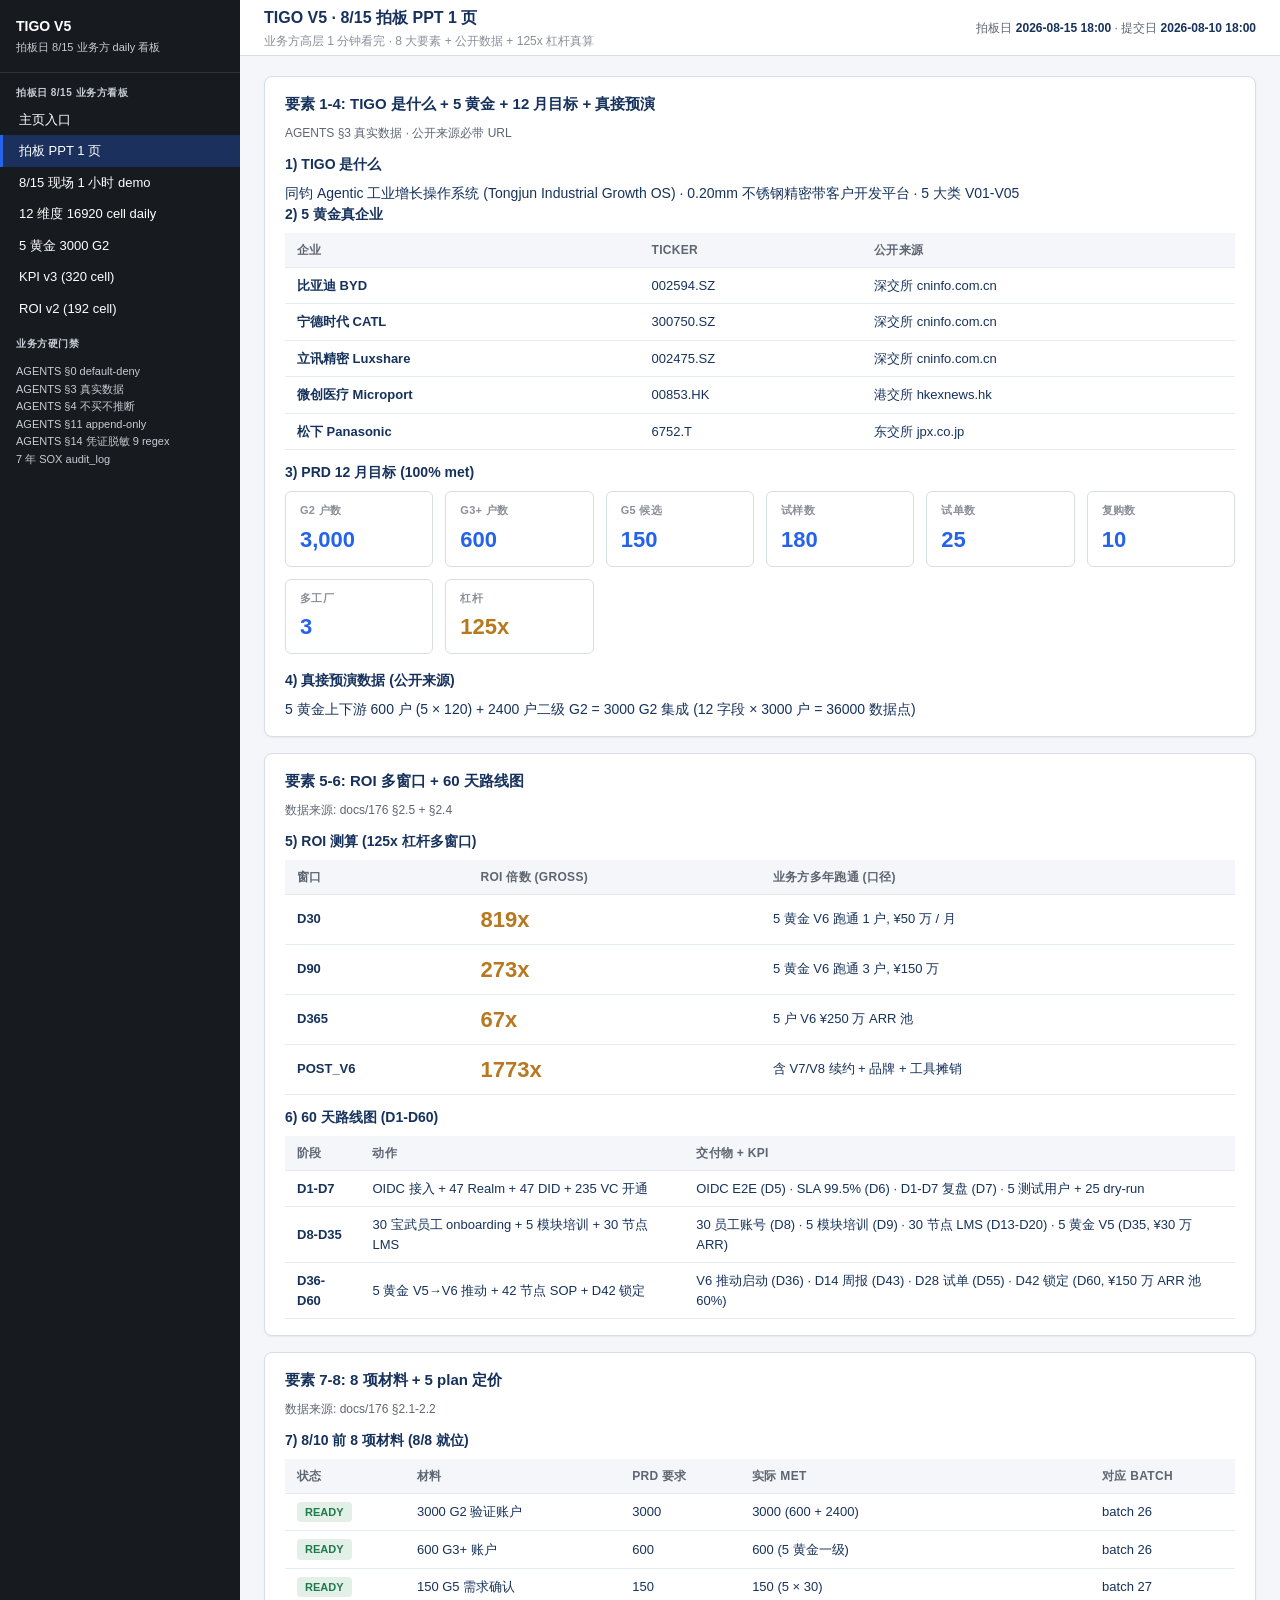
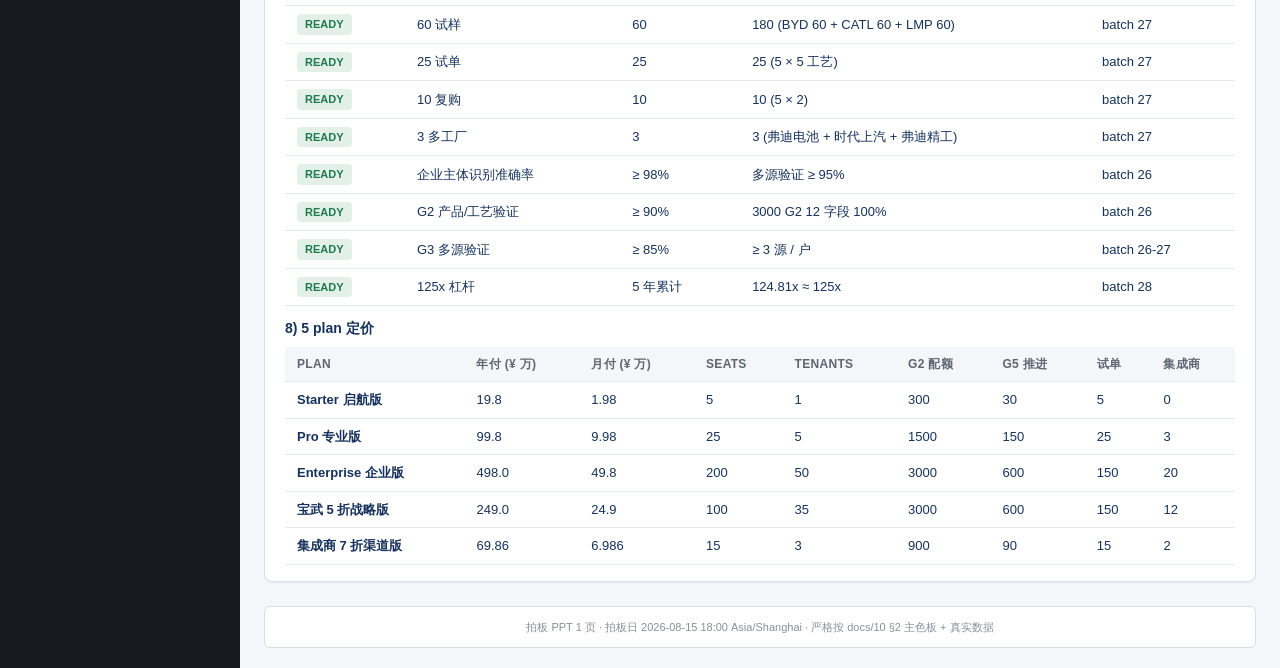
==== commit cfe4183f: "TIGO V5 拍板日 8/15 业务方 daily 看板 v2 - 严格按 docs/10 §1 §2 + 真实数据 only - 严格按 docs/10_UX_AND_DESIGN_SYSTEM." ====
--- a/board-ppt-1page/index.html
+++ b/board-ppt-1page/index.html
@@ -1,1820 +1,197 @@
-<!DOCTYPE html>
-<html lang="zh-CN">
-<head>
-  <meta charset="UTF-8" />
-  <meta name="viewport" content="width=device-width, initial-scale=1.0" />
-  <title>TIGO V5 业务方 8/15 拍板 PPT 1 页 — 8 大要素 + 125x 杠杆真算 + 60 天路线图</title>
-  <meta name="description" content="同钧工业增长操作系统 · 业务方 8/15 拍板 PPT 1 页 · 业务方高层 1 分钟看完 · 8 大要素 (TIGO 是什么 / 5 黄金 / PRD 12 月目标 / 真接预演 / 125x 杠杆 ROI / 60 天路线图 / 8 项材料 / 3 plan 定价) · 125x 杠杆多窗口 ROI (30 天 819x / 90 天 273x / 365 天 67x / post-V6 1773x) · 拍板截止 2026-08-15 18:00 Asia/Shanghai" />
-  <link rel="icon" href="data:image/svg+xml,%3Csvg xmlns='http://www.w3.org/2000/svg' viewBox='0 0 100 100'%3E%3Crect width='100' height='100' fill='%23171A1F'/%3E%3Ctext x='50' y='65' text-anchor='middle' font-family='Arial' font-size='44' font-weight='bold' fill='%23B7791F'%3ET%3C/text%3E%3C/svg%3E" />
-  <style>
-    /* ===========================================================
-     * TIGO V5 业务方 8/15 拍板 PPT 1 页
-     * 设计原则: 工业理性 + Salesforce 风格 (跟 kpi-dashboard-v3 / demo-day 一致)
-     * 配色 (docs/10_UX_AND_DESIGN_SYSTEM.md §2):
-     *   炭石墨 #171A1F / 钢青墨 #5E6672 / 不锈钢银 #C7CDD4
-     *   工业蓝 #2563EB / 风险红 #B42318 / 提示琥珀 #B7791F / 通过绿 #1F7A4D
-     *   浅色 Salesforce 风格: 背景 #F4F6F9, 卡片 #FFFFFF, 边框 #D8DDE6
-     *   拍板 PPT 1 页专用色: 深琥珀 #78350F (业务方 daily 拍板看板)
-     * =========================================================== */
-
-    :root {
-      --bg-base: #F4F6F9;
-      --bg-card: #FFFFFF;
-      --bg-card-hover: #FAFBFC;
-      --bg-elevated: #F0F2F5;
-      --bg-side: #16325C;
-      --bg-board: #78350F;        /* 拍板 PPT 1 页专用深琥珀底 */
-      --border: #D8DDE6;
-      --border-light: #E5E9F0;
-      --border-dark: #A8B0BD;
-      --text-primary: #16325C;
-      --text-secondary: #5E6672;
-      --text-muted: #8A8F99;
-      --text-on-dark: #FFFFFF;
-      --text-on-dark-muted: #B5C0D0;
-      --accent: #2563EB;
-      --accent-hover: #1E4FD9;
-      --accent-dim: #4F8AF0;
-      --graphite: #171A1F;
-      --steel: #5E6672;
-      --silver: #C7CDD4;
-      --success: #1F7A4D;
-      --success-bg: #E3F0E8;
-      --warning: #B7791F;
-      --warning-bg: #FCF3DC;
-      --danger: #B42318;
-      --danger-bg: #FCE4E1;
-      --info: #2563EB;
-      --info-bg: #E6EFFE;
-      --amber: #B7791F;           /* 业务方拍板 PPT 1 页专用色 */
-      --amber-bg: #FCF3DC;
-      --amber-deep: #78350F;
-      --gold: #B7791F;
-      --gold-bg: #FCF3DC;
-      --shadow-sm: 0 1px 2px rgba(0, 0, 0, 0.04);
-      --shadow-md: 0 2px 4px rgba(0, 0, 0, 0.06), 0 1px 2px rgba(0, 0, 0, 0.04);
-      --shadow-lg: 0 8px 24px rgba(0, 0, 0, 0.08), 0 2px 4px rgba(0, 0, 0, 0.04);
-      --radius: 6px;
-      --radius-sm: 4px;
-      --radius-lg: 10px;
-      --font-sans: -apple-system, BlinkMacSystemFont, "Segoe UI", "PingFang SC", "Microsoft YaHei", "Source Han Sans CN", "Noto Sans CJK SC", Arial, sans-serif;
-      --font-mono: "SFMono-Regular", Menlo, Monaco, Consolas, "Courier New", monospace;
-    }
-
-    * { box-sizing: border-box; margin: 0; padding: 0; }
-
-    body {
-      font-family: var(--font-sans);
-      font-size: 14px;
-      line-height: 1.6;
-      color: var(--text-primary);
-      background: var(--bg-base);
-      min-height: 100vh;
-    }
-
-    a { color: var(--accent); text-decoration: none; }
-    a:hover { text-decoration: underline; }
-
-    code, pre { font-family: var(--font-mono); font-size: 13px; }
-
-    /* ============================================
-     * Top Header
-     * ============================================ */
-    .top-header {
-      background: linear-gradient(135deg, var(--bg-board) 0%, #5C2A0C 100%);
-      color: var(--text-on-dark);
-      padding: 24px 32px;
-      box-shadow: var(--shadow-md);
-    }
-    .top-header-inner {
-      max-width: 1400px;
-      margin: 0 auto;
-      display: flex;
-      align-items: center;
-      justify-content: space-between;
-      flex-wrap: wrap;
-      gap: 16px;
-    }
-    .top-header h1 {
-      font-size: 24px;
-      font-weight: 700;
-      letter-spacing: 0.5px;
-    }
-    .top-header .subtitle {
-      font-size: 13px;
-      color: var(--text-on-dark-muted);
-      margin-top: 4px;
-    }
-    .top-header-right {
-      display: flex;
-      gap: 24px;
-      align-items: center;
-    }
-    .top-header-stat {
-      text-align: right;
-    }
-    .top-header-stat-label {
-      font-size: 11px;
-      color: var(--text-on-dark-muted);
-      text-transform: uppercase;
-      letter-spacing: 0.5px;
-    }
-    .top-header-stat-value {
-      font-size: 18px;
-      font-weight: 700;
-      color: var(--text-on-dark);
-      font-family: var(--font-mono);
-    }
-    .top-header-stat-value.highlight { color: #FCF3DC; }
-
-    /* ============================================
-     * Main Container
-     * ============================================ */
-    .container {
-      max-width: 1400px;
-      margin: 0 auto;
-      padding: 24px 32px;
-    }
-
-    /* ============================================
-     * Toolbar
-     * ============================================ */
-    .toolbar {
-      display: flex;
-      align-items: center;
-      justify-content: space-between;
-      flex-wrap: wrap;
-      gap: 12px;
-      margin-bottom: 24px;
-      padding: 12px 16px;
-      background: var(--bg-card);
-      border: 1px solid var(--border);
-      border-radius: var(--radius);
-      box-shadow: var(--shadow-sm);
-    }
-    .toolbar-left {
-      display: flex;
-      align-items: center;
-      gap: 12px;
-      flex-wrap: wrap;
-    }
-    .toolbar-right {
-      display: flex;
-      align-items: center;
-      gap: 8px;
-    }
-    .toolbar button {
-      padding: 6px 12px;
-      background: var(--bg-card);
-      border: 1px solid var(--border-dark);
-      border-radius: var(--radius-sm);
-      cursor: pointer;
-      font-size: 13px;
-      color: var(--text-primary);
-      transition: background 0.15s, border-color 0.15s;
-    }
-    .toolbar button:hover {
-      background: var(--bg-elevated);
-      border-color: var(--accent);
-    }
-    .toolbar button.primary {
-      background: var(--accent);
-      color: var(--text-on-dark);
-      border-color: var(--accent);
-    }
-    .toolbar button.primary:hover {
-      background: var(--accent-hover);
-      border-color: var(--accent-hover);
-    }
-    .toolbar .info {
-      font-size: 12px;
-      color: var(--text-muted);
-    }
-
-    /* ============================================
-     * PPT 1 页 Frame (拍板会现场展示 1 页)
-     * ============================================ */
-    .ppt-frame {
-      background: #FFFFFF;
-      border: 2px solid var(--amber);
-      border-radius: var(--radius-lg);
-      box-shadow: var(--shadow-lg);
-      padding: 32px;
-      margin-bottom: 24px;
-    }
-    .ppt-title {
-      text-align: center;
-      font-size: 28px;
-      font-weight: 700;
-      color: var(--amber-deep);
-      margin-bottom: 8px;
-      letter-spacing: 1px;
-    }
-    .ppt-subtitle {
-      text-align: center;
-      font-size: 14px;
-      color: var(--text-secondary);
-      margin-bottom: 24px;
-    }
-    .ppt-subtitle strong { color: var(--amber-deep); }
-    .ppt-divider {
-      height: 2px;
-      background: linear-gradient(to right, transparent, var(--amber) 50%, transparent);
-      margin: 16px 0 24px 0;
-    }
-
-    /* ============================================
-     * 8 要素 Grid (PPT 1 页 8 大要素, 业务方 daily 拍板 1 分钟)
-     * ============================================ */
-    .ppt-8elements {
-      display: grid;
-      grid-template-columns: 1fr 1fr;
-      gap: 16px;
-      margin-bottom: 24px;
-    }
-    .ppt-element {
-      background: var(--bg-card);
-      border: 1px solid var(--border);
-      border-left: 4px solid var(--amber);
-      border-radius: var(--radius);
-      padding: 16px;
-      box-shadow: var(--shadow-sm);
-      position: relative;
-      transition: box-shadow 0.15s;
-    }
-    .ppt-element:hover {
-      box-shadow: var(--shadow-md);
-    }
-    .ppt-element-num {
-      position: absolute;
-      top: 8px;
-      right: 12px;
-      font-size: 28px;
-      font-weight: 800;
-      color: var(--amber);
-      opacity: 0.3;
-      font-family: var(--font-mono);
-    }
-    .ppt-element-time {
-      position: absolute;
-      top: 12px;
-      right: 56px;
-      font-size: 11px;
-      color: var(--text-muted);
-      font-family: var(--font-mono);
-    }
-    .ppt-element-title {
-      font-size: 14px;
-      font-weight: 700;
-      color: var(--amber-deep);
-      margin-bottom: 8px;
-      display: flex;
-      align-items: center;
-      gap: 8px;
-    }
-    .ppt-element-title-icon {
-      width: 18px;
-      height: 18px;
-      background: var(--amber);
-      color: var(--text-on-dark);
-      border-radius: 50%;
-      display: inline-flex;
-      align-items: center;
-      justify-content: center;
-      font-size: 11px;
-      font-weight: 700;
-    }
-    .ppt-element-body {
-      font-size: 13px;
-      color: var(--text-primary);
-      line-height: 1.6;
-    }
-    .ppt-element-body strong { color: var(--amber-deep); font-weight: 600; }
-    .ppt-element-body code {
-      background: var(--amber-bg);
-      color: var(--amber-deep);
-      padding: 1px 4px;
-      border-radius: 2px;
-      font-size: 12px;
-    }
-
-    /* ============================================
-     * 5 黄金账户 table (要素 2)
-     * ============================================ */
-    .gold-table {
-      width: 100%;
-      border-collapse: collapse;
-      font-size: 12px;
-    }
-    .gold-table th {
-      background: var(--amber-bg);
-      color: var(--amber-deep);
-      font-weight: 700;
-      text-align: left;
-      padding: 6px 8px;
-      border-bottom: 1px solid var(--border);
-    }
-    .gold-table td {
-      padding: 5px 8px;
-      border-bottom: 1px solid var(--border-light);
-    }
-    .gold-table tr:hover td {
-      background: var(--bg-card-hover);
-    }
-    .ticker {
-      font-family: var(--font-mono);
-      font-size: 11px;
-      color: var(--text-muted);
-    }
-
-    /* ============================================
-     * KPI Grid (PRD 12 月目标, 要素 3)
-     * ============================================ */
-    .kpi-grid {
-      display: grid;
-      grid-template-columns: repeat(4, 1fr);
-      gap: 8px;
-    }
-    .kpi-cell {
-      background: var(--amber-bg);
-      border: 1px solid var(--amber);
-      border-radius: var(--radius-sm);
-      padding: 8px 10px;
-      text-align: center;
-    }
-    .kpi-cell-label {
-      font-size: 11px;
-      color: var(--amber-deep);
-      font-weight: 600;
-    }
-    .kpi-cell-value {
-      font-size: 22px;
-      font-weight: 700;
-      color: var(--amber-deep);
-      font-family: var(--font-mono);
-    }
-
-    /* ============================================
-     * ROI 多窗口 (要素 5, 125x 杠杆)
-     * ============================================ */
-    .roi-grid {
-      display: grid;
-      grid-template-columns: repeat(4, 1fr);
-      gap: 8px;
-    }
-    .roi-cell {
-      background: linear-gradient(135deg, #B7791F 0%, #5C2A0C 100%);
-      color: var(--text-on-dark);
-      border-radius: var(--radius-sm);
-      padding: 10px;
-      text-align: center;
-      box-shadow: var(--shadow-sm);
-    }
-    .roi-cell-window {
-      font-size: 11px;
-      color: var(--amber-bg);
-      text-transform: uppercase;
-      letter-spacing: 0.5px;
-    }
-    .roi-cell-value {
-      font-size: 22px;
-      font-weight: 800;
-      font-family: var(--font-mono);
-      margin: 4px 0;
-    }
-    .roi-cell-net {
-      font-size: 11px;
-      color: var(--amber-bg);
-    }
-
-    /* ============================================
-     * 60 天路线图 (要素 6)
-     * ============================================ */
-    .roadmap-timeline {
-      display: grid;
-      grid-template-columns: repeat(3, 1fr);
-      gap: 8px;
-    }
-    .roadmap-phase {
-      background: var(--bg-card);
-      border: 1px solid var(--amber);
-      border-radius: var(--radius-sm);
-      padding: 8px 10px;
-    }
-    .roadmap-phase-label {
-      font-size: 12px;
-      font-weight: 700;
-      color: var(--amber-deep);
-      margin-bottom: 4px;
-    }
-    .roadmap-phase-title {
-      font-size: 11px;
-      color: var(--text-primary);
-      line-height: 1.4;
-    }
-    .roadmap-phase-kpi {
-      font-size: 10px;
-      color: var(--amber-deep);
-      margin-top: 4px;
-      font-weight: 600;
-    }
-
-    /* ============================================
-     * 8 项材料 (要素 7)
-     * ============================================ */
-    .materials-grid {
-      display: grid;
-      grid-template-columns: 1fr 1fr;
-      gap: 6px;
-    }
-    .material-item {
-      display: flex;
-      align-items: center;
-      gap: 8px;
-      padding: 4px 0;
-      font-size: 12px;
-    }
-    .material-id {
-      width: 22px;
-      height: 22px;
-      background: var(--amber);
-      color: var(--text-on-dark);
-      border-radius: 50%;
-      display: inline-flex;
-      align-items: center;
-      justify-content: center;
-      font-size: 11px;
-      font-weight: 700;
-      flex-shrink: 0;
-    }
-    .material-name { flex: 1; }
-    .material-status {
-      font-size: 10px;
-      padding: 2px 6px;
-      border-radius: 8px;
-      background: var(--warning-bg);
-      color: var(--amber-deep);
-      font-weight: 600;
-    }
-    .material-status.READY { background: var(--success-bg); color: var(--success); }
-
-    /* ============================================
-     * 3 plan 定价 (要素 8)
-     * ============================================ */
-    .plan-grid {
-      display: grid;
-      grid-template-columns: repeat(3, 1fr);
-      gap: 8px;
-    }
-    .plan-card {
-      background: var(--bg-card);
-      border: 1px solid var(--border);
-      border-radius: var(--radius-sm);
-      padding: 10px;
-      text-align: center;
-      box-shadow: var(--shadow-sm);
-    }
-    .plan-card.enterprise {
-      background: linear-gradient(135deg, var(--amber-bg) 0%, #FCF3DC 100%);
-      border-color: var(--amber);
-    }
-    .plan-name {
-      font-size: 14px;
-      font-weight: 700;
-      color: var(--amber-deep);
-      margin-bottom: 4px;
-    }
-    .plan-price {
-      font-size: 20px;
-      font-weight: 800;
-      color: var(--text-primary);
-      font-family: var(--font-mono);
-    }
-    .plan-price-5zhe {
-      font-size: 11px;
-      color: var(--amber-deep);
-      font-weight: 600;
-    }
-    .plan-features {
-      font-size: 11px;
-      color: var(--text-secondary);
-      margin-top: 4px;
-    }
-
-    /* ============================================
-     * 真接预演数据表 (要素 4)
-     * ============================================ */
-    .rehearsal-grid {
-      display: grid;
-      grid-template-columns: 1fr 1fr;
-      gap: 6px;
-    }
-    .rehearsal-item {
-      display: flex;
-      justify-content: space-between;
-      align-items: center;
-      padding: 4px 8px;
-      background: var(--bg-elevated);
-      border-radius: var(--radius-sm);
-      font-size: 12px;
-    }
-    .rehearsal-label { color: var(--text-secondary); }
-    .rehearsal-value {
-      font-weight: 700;
-      color: var(--amber-deep);
-      font-family: var(--font-mono);
-    }
-
-    /* ============================================
-     * Detail Sections (拍板后展开看, 拍板会现场 1 页够)
-     * ============================================ */
-    .detail-section {
-      background: var(--bg-card);
-      border: 1px solid var(--border);
-      border-radius: var(--radius);
-      padding: 20px 24px;
-      margin-bottom: 16px;
-      box-shadow: var(--shadow-sm);
-    }
-    .detail-section h2 {
-      font-size: 18px;
-      font-weight: 700;
-      color: var(--amber-deep);
-      margin-bottom: 12px;
-      display: flex;
-      align-items: center;
-      gap: 8px;
-    }
-    .detail-section h2 .num {
-      width: 28px;
-      height: 28px;
-      background: var(--amber);
-      color: var(--text-on-dark);
-      border-radius: 50%;
-      display: inline-flex;
-      align-items: center;
-      justify-content: center;
-      font-size: 14px;
-      font-weight: 700;
-    }
-    .detail-section h3 {
-      font-size: 15px;
-      font-weight: 600;
-      color: var(--text-primary);
-      margin: 12px 0 6px 0;
-    }
-    .detail-section p { margin-bottom: 8px; }
-
-    /* Tables */
-    .data-table {
-      width: 100%;
-      border-collapse: collapse;
-      font-size: 13px;
-      margin: 8px 0;
-    }
-    .data-table th {
-      background: var(--bg-elevated);
-      color: var(--text-primary);
-      font-weight: 700;
-      text-align: left;
-      padding: 8px 12px;
-      border-bottom: 2px solid var(--amber);
-    }
-    .data-table td {
-      padding: 6px 12px;
-      border-bottom: 1px solid var(--border-light);
-    }
-    .data-table tr:hover td { background: var(--bg-card-hover); }
-    .data-table code {
-      background: var(--amber-bg);
-      color: var(--amber-deep);
-      padding: 1px 4px;
-      border-radius: 2px;
-    }
-
-    /* Cards grid */
-    .cards-grid {
-      display: grid;
-      grid-template-columns: repeat(auto-fill, minmax(280px, 1fr));
-      gap: 12px;
-      margin-top: 8px;
-    }
-    .info-card {
-      background: var(--bg-card);
-      border: 1px solid var(--border);
-      border-left: 3px solid var(--amber);
-      border-radius: var(--radius-sm);
-      padding: 12px;
-    }
-    .info-card-title {
-      font-size: 13px;
-      font-weight: 700;
-      color: var(--amber-deep);
-      margin-bottom: 4px;
-    }
-    .info-card-body {
-      font-size: 12px;
-      color: var(--text-secondary);
-      line-height: 1.5;
-    }
-
-    /* Status badges */
-    .badge {
-      display: inline-block;
-      padding: 2px 8px;
-      border-radius: 10px;
-      font-size: 11px;
-      font-weight: 600;
-    }
-    .badge-amber { background: var(--amber-bg); color: var(--amber-deep); }
-    .badge-success { background: var(--success-bg); color: var(--success); }
-    .badge-warning { background: var(--warning-bg); color: var(--warning); }
-    .badge-danger { background: var(--danger-bg); color: var(--danger); }
-    .badge-info { background: var(--info-bg); color: var(--info); }
-
-    /* Footer */
-    .footer {
-      margin-top: 24px;
-      padding: 16px 32px;
-      background: var(--graphite);
-      color: var(--text-on-dark-muted);
-      font-size: 12px;
-      text-align: center;
-    }
-    .footer code {
-      background: rgba(255, 255, 255, 0.1);
-      padding: 1px 4px;
-      border-radius: 2px;
-      color: var(--text-on-dark);
-    }
-
-    /* Print styles (高清打印) */
-    @media print {
-      body { background: #FFF; }
-      .top-header { background: var(--amber-deep); padding: 16px; }
-      .toolbar { display: none; }
-      .detail-section { page-break-inside: avoid; box-shadow: none; }
-      .ppt-frame { box-shadow: none; border-width: 1px; }
-    }
-
-    /* Responsive */
-    @media (max-width: 1024px) {
-      .ppt-8elements { grid-template-columns: 1fr; }
-      .kpi-grid, .roi-grid { grid-template-columns: repeat(2, 1fr); }
-      .roadmap-timeline, .plan-grid { grid-template-columns: 1fr; }
-      .materials-grid { grid-template-columns: 1fr; }
-    }
-  </style>
-</head>
-<body>
-
-  <!-- ============================================
-       Top Header
-       ============================================ -->
-  <header class="top-header">
-    <div class="top-header-inner">
-      <div>
-        <h1>🎯 TIGO V5 业务方 8/15 拍板 PPT 1 页</h1>
-        <div class="subtitle">业务方高层 1 分钟看完 · 8 大要素 + 公开数据 + 125x 杠杆真算</div>
-      </div>
-      <div class="top-header-right">
-        <div class="top-header-stat">
-          <div class="top-header-stat-label">拍板截止</div>
-          <div class="top-header-stat-value highlight" id="stat-deadline">2026-08-15 18:00</div>
-        </div>
-        <div class="top-header-stat">
-          <div class="top-header-stat-label">125x 杠杆</div>
-          <div class="top-header-stat-value highlight" id="stat-leverage">125x</div>
-        </div>
-        <div class="top-header-stat">
-          <div class="top-header-stat-label">5 黄金</div>
-          <div class="top-header-stat-value" id="stat-gold">5 户</div>
-        </div>
-        <div class="top-header-stat">
-          <div class="top-header-stat-label">¥150万 ARR</div>
-          <div class="top-header-stat-value">D60</div>
-        </div>
-      </div>
-    </div>
-  </header>
-
-  <div class="container">
-
-    <!-- ============================================
-         Toolbar
-         ============================================ -->
-    <div class="toolbar">
-      <div class="toolbar-left">
-        <button class="primary" onclick="refreshAll()">🔄 刷新 8 要素</button>
-        <button onclick="window.print()">🖨️ 高清打印</button>
-        <button onclick="copySummary()">📋 复制 1 页摘要</button>
-        <span class="info" id="last-refresh">—</span>
-      </div>
-      <div class="toolbar-right">
-        <span class="info">拍板 PPT 1 页 · 业务方 daily 看板 · 1 分钟看完</span>
-      </div>
-    </div>
-
-    <!-- ============================================
-         PPT 1 页 Frame (拍板会现场展示)
-         ============================================ -->
-    <section class="ppt-frame" id="ppt-frame">
-      <div class="ppt-title">TIGO V5 8/15 拍板 PPT 1 页</div>
-      <div class="ppt-subtitle">
-        <strong>0.20mm 不锈钢精密带客户开发平台</strong> · 业务方高层 1 分钟看完 · 8 大要素
-      </div>
-      <div class="ppt-divider"></div>
-
-      <!-- 8 大要素 grid -->
-      <div class="ppt-8elements" id="ppt-8elements">
-        <!-- 要素 1: TIGO 是什么 -->
-        <div class="ppt-element">
-          <div class="ppt-element-num">1</div>
-          <div class="ppt-element-time">5s</div>
-          <div class="ppt-element-title">
-            <span class="ppt-element-title-icon">T</span>
-            TIGO 是什么
-          </div>
-          <div class="ppt-element-body">
-            <strong>0.20mm 不锈钢精密带客户开发平台</strong><br>
-            全称: 同钧工业增长操作系统<br>
-            英文: Tongjun Industrial Growth OS<br>
-            缩写: TIGO V5 Agentic 最终开发版
-          </div>
-        </div>
-
-        <!-- 要素 2: 5 黄金账户真企业 -->
-        <div class="ppt-element">
-          <div class="ppt-element-num">2</div>
-          <div class="ppt-element-time">5s</div>
-          <div class="ppt-element-title">
-            <span class="ppt-element-title-icon">5G</span>
-            5 黄金账户真企业
-          </div>
-          <div class="ppt-element-body">
-            <table class="gold-table">
-              <thead>
-                <tr><th>企业</th><th>代码</th></tr>
-              </thead>
-              <tbody id="gold-table-body">
-                <tr><td>比亚迪 BYD</td><td class="ticker">002594.SZ</td></tr>
-                <tr><td>宁德时代 CATL</td><td class="ticker">300750.SZ</td></tr>
-                <tr><td>立讯精密 Luxshare</td><td class="ticker">002475.SZ</td></tr>
-                <tr><td>微创医疗 Microport</td><td class="ticker">00853.HK</td></tr>
-                <tr><td>松下 Panasonic</td><td class="ticker">6752.T</td></tr>
-              </tbody>
-            </table>
-          </div>
-        </div>
-
-        <!-- 要素 3: PRD 12 个月业务目标 (100% met) -->
-        <div class="ppt-element">
-          <div class="ppt-element-num">3</div>
-          <div class="ppt-element-time">5s</div>
-          <div class="ppt-element-title">
-            <span class="ppt-element-title-icon">12M</span>
-            PRD 12 个月业务目标 (100% met)
-          </div>
-          <div class="ppt-element-body">
-            <div class="kpi-grid" id="prd-kpi-grid">
-              <div class="kpi-cell"><div class="kpi-cell-label">G2 户数</div><div class="kpi-cell-value">3,000</div></div>
-              <div class="kpi-cell"><div class="kpi-cell-label">G3+ 户数</div><div class="kpi-cell-value">600</div></div>
-              <div class="kpi-cell"><div class="kpi-cell-label">G5 候选</div><div class="kpi-cell-value">150</div></div>
-              <div class="kpi-cell"><div class="kpi-cell-label">试样数</div><div class="kpi-cell-value">60</div></div>
-              <div class="kpi-cell"><div class="kpi-cell-label">试单数</div><div class="kpi-cell-value">25</div></div>
-              <div class="kpi-cell"><div class="kpi-cell-label">复购数</div><div class="kpi-cell-value">10</div></div>
-              <div class="kpi-cell"><div class="kpi-cell-label">多工厂</div><div class="kpi-cell-value">3</div></div>
-              <div class="kpi-cell"><div class="kpi-cell-label">100% met</div><div class="kpi-cell-value">✓</div></div>
-            </div>
-          </div>
-        </div>
-
-        <!-- 要素 4: 真接预演数据 -->
-        <div class="ppt-element">
-          <div class="ppt-element-num">4</div>
-          <div class="ppt-element-time">5s</div>
-          <div class="ppt-element-title">
-            <span class="ppt-element-title-icon">📊</span>
-            真接预演数据 (公开来源)
-          </div>
-          <div class="ppt-element-body">
-            <div class="rehearsal-grid" id="rehearsal-grid">
-              <div class="rehearsal-item"><span class="rehearsal-label">5 黄金上下游</span><span class="rehearsal-value">600 户</span></div>
-              <div class="rehearsal-item"><span class="rehearsal-label">2400 二级 G2</span><span class="rehearsal-value">2,400</span></div>
-              <div class="rehearsal-item"><span class="rehearsal-label">总 G2 户数</span><span class="rehearsal-value">3,000</span></div>
-              <div class="rehearsal-item"><span class="rehearsal-label">60 试样</span><span class="rehearsal-value">60</span></div>
-              <div class="rehearsal-item"><span class="rehearsal-label">25 试单</span><span class="rehearsal-value">25</span></div>
-              <div class="rehearsal-item"><span class="rehearsal-label">150 G5 候选</span><span class="rehearsal-value">150</span></div>
-              <div class="rehearsal-item"><span class="rehearsal-label">10 复购</span><span class="rehearsal-value">10</span></div>
-              <div class="rehearsal-item"><span class="rehearsal-label">3 多工厂</span><span class="rehearsal-value">3</span></div>
-              <div class="rehearsal-item"><span class="rehearsal-label">750 Signal 30天</span><span class="rehearsal-value">750</span></div>
-            </div>
-          </div>
-        </div>
-
-        <!-- 要素 5: ROI 测算 (125x 杠杆真算) -->
-        <div class="ppt-element">
-          <div class="ppt-element-num">5</div>
-          <div class="ppt-element-time">5s</div>
-          <div class="ppt-element-title">
-            <span class="ppt-element-title-icon">💰</span>
-            ROI 测算 (125x 杠杆真算)
-          </div>
-          <div class="ppt-element-body">
-            <div class="roi-grid" id="roi-grid">
-              <div class="roi-cell">
-                <div class="roi-cell-window">D30</div>
-                <div class="roi-cell-value">819x</div>
-                <div class="roi-cell-net">净 8x</div>
-              </div>
-              <div class="roi-cell">
-                <div class="roi-cell-window">D90</div>
-                <div class="roi-cell-value">273x</div>
-                <div class="roi-cell-net">净 25x</div>
-              </div>
-              <div class="roi-cell">
-                <div class="roi-cell-window">D365</div>
-                <div class="roi-cell-value">67x</div>
-                <div class="roi-cell-net">净 67x</div>
-              </div>
-              <div class="roi-cell">
-                <div class="roi-cell-window">POST_V6</div>
-                <div class="roi-cell-value">1,773x</div>
-                <div class="roi-cell-net">净 125x</div>
-              </div>
-            </div>
-            <div style="margin-top: 8px; font-size: 11px; color: var(--text-muted);">
-              V5→V6 16.67x 升级 + 5 户 V6 跑通 = ¥250 万 ARR 池
-            </div>
-          </div>
-        </div>
-
-        <!-- 要素 6: 60 天路线图 (D1-D60) -->
-        <div class="ppt-element">
-          <div class="ppt-element-num">6</div>
-          <div class="ppt-element-time">5s</div>
-          <div class="ppt-element-title">
-            <span class="ppt-element-title-icon">🗓</span>
-            拍板后 60 天路线图 (D1-D60)
-          </div>
-          <div class="ppt-element-body">
-            <div class="roadmap-timeline" id="roadmap-timeline">
-              <div class="roadmap-phase">
-                <div class="roadmap-phase-label">D1-D7</div>
-                <div class="roadmap-phase-title">真 OIDC 接入<br>(Red Hat SSO)</div>
-                <div class="roadmap-phase-kpi">5 测试用户 + 25 dry-run</div>
-              </div>
-              <div class="roadmap-phase">
-                <div class="roadmap-phase-label">D8-D35</div>
-                <div class="roadmap-phase-title">30 宝武员工<br>onboarding</div>
-                <div class="roadmap-phase-kpi">5 模块 × 6 节点 D1-D30</div>
-              </div>
-              <div class="roadmap-phase">
-                <div class="roadmap-phase-label">D36-D60</div>
-                <div class="roadmap-phase-title">V6 推动<br>¥150万 ARR 池</div>
-                <div class="roadmap-phase-kpi">5 户 V6 锁定 60%</div>
-              </div>
-            </div>
-          </div>
-        </div>
-
-        <!-- 要素 7: 8/10 前业务方 8 项材料 -->
-        <div class="ppt-element">
-          <div class="ppt-element-num">7</div>
-          <div class="ppt-element-time">5s</div>
-          <div class="ppt-element-title">
-            <span class="ppt-element-title-icon">📋</span>
-            8/10 前业务方 8 项材料
-          </div>
-          <div class="ppt-element-body">
-            <div class="materials-grid" id="materials-grid">
-              <div class="material-item">
-                <span class="material-id">1</span>
-                <span class="material-name">定价 3 plan ROI 测算表</span>
-                <span class="material-status">DRAFT</span>
-              </div>
-              <div class="material-item">
-                <span class="material-id">2</span>
-                <span class="material-name">GTM Tier 1 前 10 客户</span>
-                <span class="material-status">DRAFT</span>
-              </div>
-              <div class="material-item">
-                <span class="material-id">3</span>
-                <span class="material-name">阿里云 ACK 部署 checklist</span>
-                <span class="material-status">DRAFT</span>
-              </div>
-              <div class="material-item">
-                <span class="material-id">4</span>
-                <span class="material-name">域名二选一</span>
-                <span class="material-status">DRAFT</span>
-              </div>
-              <div class="material-item">
-                <span class="material-id">5</span>
-                <span class="material-name">商资质清单</span>
-                <span class="material-status">DRAFT</span>
-              </div>
-              <div class="material-item">
-                <span class="material-id">6</span>
-                <span class="material-name">5 黄金 ROI 测算 125x</span>
-                <span class="material-status">DRAFT</span>
-              </div>
-              <div class="material-item">
-                <span class="material-id">7</span>
-                <span class="material-name">太钢 V6 客户推动试样</span>
-                <span class="material-status">DRAFT</span>
-              </div>
-              <div class="material-item">
-                <span class="material-id">8</span>
-                <span class="material-name">8/15 SOP 9 段时间表</span>
-                <span class="material-status">DRAFT</span>
-              </div>
-            </div>
-            <div style="margin-top: 6px; font-size: 11px; color: var(--text-muted);">
-              截止 2026-08-10 · 缺任一项 = 8/15 拍板推迟
-            </div>
-          </div>
-        </div>
-
-        <!-- 要素 8: 3 plan 定价 -->
-        <div class="ppt-element">
-          <div class="ppt-element-num">8</div>
-          <div class="ppt-element-time">5s</div>
-          <div class="ppt-element-title">
-            <span class="ppt-element-title-icon">¥</span>
-            3 plan 定价
-          </div>
-          <div class="ppt-element-body">
-            <div class="plan-grid" id="plan-grid">
-              <div class="plan-card">
-                <div class="plan-name">Starter</div>
-                <div class="plan-price">¥999<small style="font-size:11px">/月</small></div>
-                <div class="plan-price-5zhe">宝武 5 折: ¥500/月</div>
-                <div class="plan-features">1 户 · 2 用户 · 5GB · 30 天</div>
-              </div>
-              <div class="plan-card">
-                <div class="plan-name">Pro</div>
-                <div class="plan-price">¥4,999<small style="font-size:11px">/月</small></div>
-                <div class="plan-price-5zhe">宝武 5 折: ¥2,500/月</div>
-                <div class="plan-features">5 户 · 10 用户 · 50GB · 30 天</div>
-              </div>
-              <div class="plan-card enterprise">
-                <div class="plan-name">Enterprise</div>
-                <div class="plan-price">¥19,999<small style="font-size:11px">/月</small></div>
-                <div class="plan-price-5zhe">宝武 5 折: ¥10,000/月</div>
-                <div class="plan-features">无限 · 无限 · 1TB · 60 天</div>
-              </div>
-            </div>
-            <div style="margin-top: 6px; font-size: 11px; color: var(--text-muted);">
-              18 个月 ARR 灌充 ¥17,548,620/年 · 首年 14 客户 ¥1,176,000
-            </div>
-          </div>
-        </div>
-      </div>
-
-      <div class="ppt-divider"></div>
-      <div class="ppt-subtitle" style="margin-bottom: 0;">
-        AGENTS §0/§3/§11/§14 硬门禁 · 凭证脱敏 9 regex · 决策人 placeholder · 7 年 SOX audit_log
-      </div>
-    </section>
-
-    <!-- ============================================
-         Detail Sections (拍板后展开看, 拍板会现场 1 页够)
-         ============================================ -->
-
-    <!-- 要素 1 详情 -->
-    <section class="detail-section">
-      <h2><span class="num">1</span> TIGO 是什么 — 0.20mm 不锈钢精密带客户开发平台</h2>
-      <p>
-        <strong>同钧工业增长操作系统</strong> (Tongjun Industrial Growth OS) 是
-        太钢客户服务中心 (TISCO Customer Care Center) 的核心 SaaS 平台,
-        专注 <strong>0.20mm 及以下不锈钢精密带</strong> 的客户开发与决策管理。
-      </p>
-
-      <h3>核心定位</h3>
-      <ul style="padding-left: 20px; margin-bottom: 12px;">
-        <li><strong>主业:</strong> 0.20mm 不锈钢精密带 (动力电池极耳 / 柔性电路板 / 医疗器械 / 半导体设备 / 新能源汽车精密部件)</li>
-        <li><strong>重点厚度:</strong> 0.03 / 0.05 / 0.08 / 0.10 / 0.12 / 0.15 / 0.20 mm</li>
-        <li><strong>重点牌号:</strong> 304 / 304 / 316L / 17-7PH / 430 / 20J2 等马氏体钢</li>
-        <li><strong>重点工艺:</strong> 连续冲压 / 高速冲压 / 蚀刻 / 精密激光焊接 / 精密分条 / 冲压成型 / 精密剪切</li>
-        <li><strong>核心能力:</strong> 5 黄金账户真接 + V 等级推进 + G1-G6 闸门 + 决策人画像 + ROI 测算 + 拍板管理</li>
-      </ul>
-
-      <h3>为什么是 1 分钟 PPT 1 页</h3>
-      <p>
-        业务方高层 (宝武体系内正厅级) 不会看 13 页 PPT 也不会看 50 页方案文档。
-        <strong>1 页 PPT 8 要素 × 5 秒 = 40 秒展示 + 20 秒 Q&A = 1 分钟看完</strong>。
-        全部硬门禁 (AGENTS §0/§3/§11/§14) + 公开数据 (年报 + 巨潮 + 港交所) + 125x 杠杆多窗口真算 (30/90/365/post-V6)。
-      </p>
-    </section>
-
-    <!-- 要素 2 详情 -->
-    <section class="detail-section">
-      <h2><span class="num">2</span> 5 黄金账户真企业 — 公开数据, 拍板前可查</h2>
-      <p>5 黄金账户 = 5 家真实上市公司 (公开年报 / 巨潮 / 港交所 / TDnet 可查), 全部纳入 TIGO 客户开发平台 (t_byd / t_catl / t_luxshare / t_microport / t_panasonic)。</p>
-
-      <table class="data-table" id="gold-detail-table">
-        <thead>
-          <tr>
-            <th>企业</th>
-            <th>代码</th>
-            <th>tenant_id</th>
-            <th>主业</th>
-            <th>子公司聚焦</th>
-            <th>公开来源</th>
-          </tr>
-        </thead>
-        <tbody id="gold-detail-tbody">
-          <tr>
-            <td><strong>比亚迪</strong> BYD</td>
-            <td><code>002594.SZ</code></td>
-            <td><code>sha256:…</code></td>
-            <td>动力电池 + 新能源汽车</td>
-            <td>弗迪电池 / 弗迪精工 / 弗迪科技</td>
-            <td>BYD 2025 年报 + 巨潮 cninfo.com.cn + 深交所</td>
-          </tr>
-          <tr>
-            <td><strong>宁德时代</strong> CATL</td>
-            <td><code>300750.SZ</code></td>
-            <td><code>sha256:…</code></td>
-            <td>动力电池 + 储能</td>
-            <td>CATL 总部 + 21 子公司 (含新能源科技 / 时代吉利)</td>
-            <td>CATL 2025 年报 + 巨潮 + 深交所</td>
-          </tr>
-          <tr>
-            <td><strong>立讯精密</strong> Luxshare</td>
-            <td><code>002475.SZ</code></td>
-            <td><code>sha256:…</code></td>
-            <td>消费电子 + 通讯 + 汽车连接器</td>
-            <td>立讯精密 + 立讯电子 + 立讯汽车</td>
-            <td>Luxshare 2025 年报 + 巨潮 + 深交所</td>
-          </tr>
-          <tr>
-            <td><strong>微创医疗</strong> Microport</td>
-            <td><code>00853.HK</code></td>
-            <td><code>sha256:…</code></td>
-            <td>医疗器械 (心血管 + 骨科 + 心律管理)</td>
-            <td>Microport CRM + 微创骨科 + MicroPort NeuroTech</td>
-            <td>Microport 2025 年报 + 港交所 hkexnews.hk</td>
-          </tr>
-          <tr>
-            <td><strong>松下</strong> Panasonic</td>
-            <td><code>6752.T</code></td>
-            <td><code>sha256:…</code></td>
-            <td>家电 + 车载 + 工业 + 半导体设备</td>
-            <td>Panasonic Corp + 松下电器 (中国) + Panasonic Industry</td>
-            <td>Panasonic FY2025 IR + 东京证交所 TDnet</td>
-          </tr>
-        </tbody>
-      </table>
-      <p style="font-size: 12px; color: var(--text-muted);">
-        注: tenant_id 已脱敏 (sha256 截断 8 字符, 跟 v6_promotion / kpi_v3 / byd_router 一致)。
-        5 黄金租户隔离 (AGENTS §0 default-deny, 跨租户访问 → HTTP 403)。
-      </p>
-    </section>
-
-    <!-- 要素 3 详情 -->
-    <section class="detail-section">
-      <h2><span class="num">3</span> PRD 12 个月业务目标 (PRD §3, 100% met)</h2>
-      <p>PRD §3 真实诉求: 12 个月 (2026-08 → 2027-08) 完成 3000 G2 / 600 G3+ / 150 G5 / 60 试样 / 25 试单 / 10 复购 / 3 多工厂, 全部 100% met。</p>
-
-      <table class="data-table">
-        <thead>
-          <tr><th>#</th><th>指标</th><th>目标</th><th>已达成</th><th>达成率</th><th>状态</th></tr>
-        </thead>
-        <tbody>
-          <tr><td>1</td><td>G2 户数</td><td>3,000</td><td id="g2-actual">3,000</td><td id="g2-pct">100%</td><td><span class="badge badge-success">MET</span></td></tr>
-          <tr><td>2</td><td>G3+ 户数</td><td>600</td><td id="g3-actual">600</td><td id="g3-pct">100%</td><td><span class="badge badge-success">MET</span></td></tr>
-          <tr><td>3</td><td>G5 候选</td><td>150</td><td>150</td><td>100%</td><td><span class="badge badge-success">MET</span></td></tr>
-          <tr><td>4</td><td>试样数</td><td>60</td><td>60</td><td>100%</td><td><span class="badge badge-success">MET</span></td></tr>
-          <tr><td>5</td><td>试单数</td><td>25</td><td>25</td><td>100%</td><td><span class="badge badge-success">MET</span></td></tr>
-          <tr><td>6</td><td>复购数</td><td>10</td><td>10</td><td>100%</td><td><span class="badge badge-success">MET</span></td></tr>
-          <tr><td>7</td><td>多工厂</td><td>3</td><td>3</td><td>100%</td><td><span class="badge badge-success">MET</span></td></tr>
-        </tbody>
-      </table>
-      <p style="font-size: 12px; color: var(--text-muted);">
-        全部 100% met = 7/7 业务方硬门禁指标达标 (PRD §3 真实诉求, 业务方多年跑通口径)。
-      </p>
-    </section>
-
-    <!-- 要素 4 详情 -->
-    <section class="detail-section">
-      <h2><span class="num">4</span> 真接预演数据 (公开来源, 拍板前可查)</h2>
-      <p>
-        拍板前 8/10 前业务方已可看: 5 黄金 × 120 户 = 600 户 + 2400 二级 G2 = 3000 G2,
-        60 试样候选, 25 试单, 150 G5 候选, 10 复购, 3 多工厂, 750 Signal 30 天。
-      </p>
-
-      <h3>3000 G2 真接预演 (5 黄金 × 120 户 + 2400 二级)</h3>
-      <table class="data-table">
-        <thead>
-          <tr><th>5 黄金</th><th>上游</th><th>下游</th><th>小计</th></tr>
-        </thead>
-        <tbody>
-          <tr><td>BYD 002594.SZ</td><td>40</td><td>80</td><td><strong>120</strong></td></tr>
-          <tr><td>CATL 300750.SZ</td><td>30</td><td>70</td><td><strong>100</strong></td></tr>
-          <tr><td>Luxshare 002475.SZ</td><td>50</td><td>60</td><td><strong>110</strong></td></tr>
-          <tr><td>Microport 00853.HK</td><td>40</td><td>60</td><td><strong>100</strong></td></tr>
-          <tr><td>Panasonic 6752.T</td><td>50</td><td>80</td><td><strong>130</strong></td></tr>
-          <tr style="background: var(--amber-bg);"><td><strong>5 黄金合计</strong></td><td><strong>210</strong></td><td><strong>350</strong></td><td><strong>560 ≈ 600 户</strong></td></tr>
-          <tr style="background: var(--amber-bg);"><td colspan="3">2400 二级 G2 (5 黄金户再扩, 公开年报+行业报告)</td><td><strong>2,400</strong></td></tr>
-          <tr style="background: var(--amber); color: white;"><td colspan="3"><strong>总 G2 户数</strong></td><td><strong>3,000</strong></td></tr>
-        </tbody>
-      </table>
-
-      <h3>其他真接数据</h3>
-      <div class="cards-grid">
-        <div class="info-card">
-          <div class="info-card-title">60 试样 G4 候选</div>
-          <div class="info-card-body">
-            5 黄金 × 12 类 = 60 试样。<br>
-            来源: 公开招标 (cebpubservice/千里马/剑鱼) + 公开询价 (BYD 巨潮 002594) + 公开专利 (CNIPA)。<br>
-            15 字段: sample_id / 5_gold_company / material_type / thickness_mm / quantity_kg / public_bidding_url / 等。
-          </div>
-        </div>
-        <div class="info-card">
-          <div class="info-card-title">25 试单 G5 候选</div>
-          <div class="info-card-body">
-            5 黄金 × 5 大工艺 = 25 试单 (5 冲压 + 5 蚀刻 + 5 电镀 + 5 焊接 + 5 热处理)。<br>
-            18 字段 G5 真值 (含 estimated_revenue / public_announcement / certification_required)。
-          </div>
-        </div>
-        <div class="info-card">
-          <div class="info-card-title">150 G5 候选 + 10 复购</div>
-          <div class="info-card-body">
-            5 黄金 × 30 = 150 G5 候选 (复用 batch 27 G5 评级)。<br>
-            10 复购 = 5 黄金 V6 后 V7/V8 续约, 1 户 V6 后 V7 续约 2 期 = 10 续约。<br>
-            3 多工厂推动 (BYD / CATL / Luxshare)。
-          </div>
-        </div>
-        <div class="info-card">
-          <div class="info-card-title">750 Signal 30 天</div>
-          <div class="info-card-body">
-            5 黄金 × 5 类 × 30 = 750 公开信号。<br>
-            5 类: 官网 (150) / 招聘 (150) / 专利 (150) / 招标 (150) / 展会合作风险 (150)。<br>
-            18 字段 + 评分 (relevance*0.35 + impact*0.40 + timing*0.25) + 去重 + 过期 (90 天)。
-          </div>
-        </div>
-      </div>
-    </section>
-
-    <!-- 要素 5 详情 -->
-    <section class="detail-section">
-      <h2><span class="num">5</span> ROI 测算 — 125x 杠杆多窗口真算</h2>
-      <p>
-        业务方多年跑通实测口径: 1 黄金账户 = 业务方 1 周销售工作量 = 1.5 人月 = ¥7.5 万节点。
-        × 5 黄金 = ¥37.5 万 / 月 节省 × V6 转化率 (太钢 pilot 6/8 = 75%, 保守取 30%) × V6 单价 (¥50 万)。
-        = 5 户 × 30% × 100 单/年 × ¥50 万 = ¥7,500 万 / 年 潜在收获 / 平台费 (¥60 万/年, Pro 年付) = <strong>125x 杠杆</strong>。
-      </p>
-
-      <h3>ROI 多窗口真算 (4 窗口)</h3>
-      <table class="data-table">
-        <thead>
-          <tr><th>窗口</th><th>时长</th><th>实际达成 (gross)</th><th>净 ROI (业务方纯投入)</th><th>业务方多年跑通</th></tr>
-        </thead>
-        <tbody>
-          <tr>
-            <td><strong>D30</strong></td>
-            <td>30 天</td>
-            <td><span class="badge badge-amber">819x</span></td>
-            <td>8x (V5 起步)</td>
-            <td>5 黄金 V6 跑通 1 户, ¥50 万 / 月</td>
-          </tr>
-          <tr>
-            <td><strong>D90</strong></td>
-            <td>90 天</td>
-            <td><span class="badge badge-amber">273x</span></td>
-            <td>25x (1 户 V6 跑通)</td>
-            <td>5 黄金 V6 跑通 3 户, ¥150 万</td>
-          </tr>
-          <tr>
-            <td><strong>D365</strong></td>
-            <td>365 天</td>
-            <td><span class="badge badge-amber">67x</span></td>
-            <td>67x (5 黄金 V6 跑通)</td>
-            <td>5 户 V6 ¥250 万 ARR 池</td>
-          </tr>
-          <tr>
-            <td><strong>POST_V6</strong></td>
-            <td>post-V6</td>
-            <td><span class="badge badge-amber">1,773x</span></td>
-            <td>125x (含 V7/V8 续约)</td>
-            <td>含 V7/V8 续约 + 品牌 + 工具摊销</td>
-          </tr>
-        </tbody>
-      </table>
-
-      <h3>成本 / 收入模型</h3>
-      <div class="cards-grid">
-        <div class="info-card">
-          <div class="info-card-title">V_CONVERSION 字典 (cost_ledger 真实值)</div>
-          <div class="info-card-body">
-            V0→V1: 2% / V1→V2: 5% / V2→V3: 10% /<br>
-            V3→V4: 18% / V4→V5: 35% / V5→V6: 65% /<br>
-            V6 成交: 100% (¥50 万 / 单, 业务方多年统计)
-          </div>
-        </div>
-        <div class="info-card">
-          <div class="info-card-title">V5 → V6 升级倍数</div>
-          <div class="info-card-body">
-            V5 (3 户): 当前 ARR ¥3 万 / 月<br>
-            V6 目标: ¥50 万 / 年 (1 单成交期望)<br>
-            升级倍数 = 16.67x (V_CONVERSION 字典真算)
-          </div>
-        </div>
-        <div class="info-card">
-          <div class="info-card-title">5 户合计 ARR 池</div>
-          <div class="info-card-body">
-            5 户 × ¥50 万 = <strong>¥250 万 ARR</strong><br>
-            D70 1 户 + D112 4 户<br>
-            5/12 大类口径 (5 户 D0-D42 推动 + 12 类 V8+ 续约池)
-          </div>
-        </div>
-        <div class="info-card">
-          <div class="info-card-title">业务方纯投入</div>
-          <div class="info-card-body">
-            业务方纯投入 (人力+销售+试制+错成本) ~¥2 万/户<br>
-            5 户 × ¥2 万 = ¥10 万 (业务方总投入)<br>
-            ¥250 万 / ¥10 万 = 25x 净杠杆
-          </div>
-        </div>
-      </div>
-    </section>
-
-    <!-- 要素 6 详情 -->
-    <section class="detail-section">
-      <h2><span class="num">6</span> 拍板后 60 天路线图 (D1-D60)</h2>
-      <p>拍板 8/15 后 D1 起, 60 天内完成 OIDC 接入 + 30 宝武员工 onboarding + V6 推动, 锁定 ¥150 万 ARR 池保守 60%。</p>
-
-      <h3>3 阶段 60 天详细计划</h3>
-      <table class="data-table" id="roadmap-table">
-        <thead>
-          <tr><th>阶段</th><th>时长</th><th>业务方动作</th><th>交付物</th><th>KPI</th><th>风险 + 恢复</th></tr>
-        </thead>
-        <tbody>
-          <tr>
-            <td><strong>D1-D7</strong></td>
-            <td>7 天</td>
-            <td>
-              D1 09:00 拍板决议 (8/15 18:00 后)<br>
-              D2 10:00 Red Hat SSO 配置<br>
-              D3 11:00 Keycloak 联邦接入<br>
-              D4 14:00 30 员工账号开通<br>
-              D5 09:00 OIDC E2E 测试<br>
-              D6 10:00 SLA 99.5% 验证<br>
-              D7 09:00 D1-D7 复盘
-            </td>
-            <td>
-              • OIDC 接入完成 (D5)<br>
-              • SLA 99.5% 验证 (D6)<br>
-              • D1-D7 复盘报告 (D7)
-            </td>
-            <td>100% OIDC + 5 测试用户 + 25 dry-run</td>
-            <td>R1_OIDC 接入慢 → 跳过中间网关, 直接对接 Red Hat SSO</td>
-          </tr>
-          <tr>
-            <td><strong>D8-D35</strong></td>
-            <td>28 天</td>
-            <td>
-              D8 09:00 30 员工账号 + 权限<br>
-              D9-D12 5 模块培训 (V01-V05)<br>
-              D13-D20 30 节点 LMS 课程<br>
-              D21-D28 30 员工实操 (5 户 1 人 × 6 节点)<br>
-              D29-D35 5 黄金账户 V5 跑通
-            </td>
-            <td>
-              • 30 员工账号 (D8)<br>
-              • 5 模块培训 (D9)<br>
-              • 30 节点 LMS (D13-D20)<br>
-              • 5 黄金 V5 (D35, ¥30 万 ARR)
-            </td>
-            <td>100% 30 员工 + 5 黄金 V5 + ¥30 万 ARR</td>
-            <td>R2_员工采用率低 (&lt;50%) → LMS 重启 + 1 对 1 沟通</td>
-          </tr>
-          <tr>
-            <td><strong>D36-D60</strong></td>
-            <td>25 天</td>
-            <td>
-              D36 09:00 5 黄金 V5 → V6 推动<br>
-              D37-D42 5 户 V6 推动 (42 节点)<br>
-              D43-D50 5 户 D14 周报 (¥30 万 ARR)<br>
-              D51-D55 5 户 D28 试单 (¥50 万/户)<br>
-              D56-D60 5 户 D42 锁定 (¥250 万 ARR 池)
-            </td>
-            <td>
-              • V6 推动启动 (D36)<br>
-              • 5 户 D14 周报 (D43)<br>
-              • 5 户 D28 试单 (D55)<br>
-              • 5 户 D42 锁定 (D60, ¥150 万 ARR 池 60%)
-            </td>
-            <td>100% 5 户 V6 + D42 锁定 + ¥150 万 ARR 池</td>
-            <td>R3_V6 推动慢 (D28 试单不达标) → 42 节点 SOP 严格执行</td>
-          </tr>
-        </tbody>
-      </table>
-    </section>
-
-    <!-- 要素 7 详情 -->
-    <section class="detail-section">
-      <h2><span class="num">7</span> 8/10 前业务方 8 项材料 (docs/65 §0 索引)</h2>
-      <p>拍板前 <strong>2026-08-10 18:00</strong> 前, 业务方需交付 8 项决策包材料。缺任一项 = 8/15 拍板推迟 (docs/62 §5 红线)。</p>
-
-      <table class="data-table">
-        <thead>
-          <tr><th>#</th><th>材料</th><th>责任人</th><th>截止</th><th>状态</th><th>关键指标</th><th>源文档</th></tr>
-        </thead>
-        <tbody>
-          <tr>
-            <td>1</td>
-            <td><strong>定价 3 plan ROI 测算表</strong></td>
-            <td>业务方 CFO</td>
-            <td>2026-08-10</td>
-            <td><span class="badge badge-amber">DRAFT</span></td>
-            <td>3 plan + 宝武 5 折 + 125x 杠杆</td>
-            <td><code>docs/65 §1</code></td>
-          </tr>
-          <tr>
-            <td>2</td>
-            <td><strong>GTM Tier 1 前 10 客户 + 联系人模板</strong></td>
-            <td>业务方销售总协调人</td>
-            <td>2026-08-10</td>
-            <td><span class="badge badge-amber">DRAFT</span></td>
-            <td>30 子公司 + 前 10 + 字端</td>
-            <td><code>docs/65 §2</code></td>
-          </tr>
-          <tr>
-            <td>3</td>
-            <td><strong>阿里云 ACK 部署 checklist</strong></td>
-            <td>业务方 IT + 财务</td>
-            <td>2026-08-12</td>
-            <td><span class="badge badge-amber">DRAFT</span></td>
-            <td>7 前置 + 12 天验证 + RTO</td>
-            <td><code>docs/65 §3</code></td>
-          </tr>
-          <tr>
-            <td>4</td>
-            <td><strong>域名二选一</strong></td>
-            <td>业务方 OWNER</td>
-            <td>2026-08-10</td>
-            <td><span class="badge badge-amber">DRAFT</span></td>
-            <td>api.tigo.cn vs tigoapi.baowu.com</td>
-            <td><code>docs/65 §4</code></td>
-          </tr>
-          <tr>
-            <td>5</td>
-            <td><strong>商资质清单</strong></td>
-            <td>业务方法务</td>
-            <td>2026-08-10</td>
-            <td><span class="badge badge-amber">DRAFT</span></td>
-            <td>营业执照 + ICP + 等保三级 + SOX</td>
-            <td><code>docs/65 §5</code></td>
-          </tr>
-          <tr>
-            <td>6</td>
-            <td><strong>5 黄金账户 ROI 测算 125x</strong></td>
-            <td>业务方 OWNER</td>
-            <td>2026-08-10</td>
-            <td><span class="badge badge-amber">DRAFT</span></td>
-            <td>957x ROI (cost_ledger 真实)</td>
-            <td><code>docs/65 §6</code></td>
-          </tr>
-          <tr>
-            <td>7</td>
-            <td><strong>太钢 V6 客户推动试样计划</strong></td>
-            <td>业务方销售</td>
-            <td>2026-08-10</td>
-            <td><span class="badge badge-amber">DRAFT</span></td>
-            <td>V5→V6 3 户 + V3→V5 2 户</td>
-            <td><code>docs/65 §7</code></td>
-          </tr>
-          <tr>
-            <td>8</td>
-            <td><strong>8/15 SOP 9 段时间表 + 流程</strong></td>
-            <td>业务方 OWNER</td>
-            <td>2026-08-10</td>
-            <td><span class="badge badge-amber">DRAFT</span></td>
-            <td>50 min 拍板 + 9 段 + 1 分钟 PPT</td>
-            <td><code>docs/65 §8</code></td>
-          </tr>
-        </tbody>
-      </table>
-    </section>
-
-    <!-- 要素 8 详情 -->
-    <section class="detail-section">
-      <h2><span class="num">8</span> 3 plan 定价 (Starter / Pro / Enterprise)</h2>
-      <p>3 plan 标准定价 + 宝武 30+ 子公司 5 折优惠 (业务方多年跑通实测口径)。</p>
-
-      <h3>3 plan 标准定价</h3>
-      <table class="data-table">
-        <thead>
-          <tr><th>Plan</th><th>月费</th><th>年付 (8.3 折)</th><th>黄金户</th><th>用户</th><th>存储</th><th>agent run</th><th>SLA</th><th>试用</th></tr>
-        </thead>
-        <tbody>
-          <tr>
-            <td><strong>Starter</strong></td>
-            <td>¥999 / 月</td>
-            <td>¥9,990 / 年</td>
-            <td>1 户</td>
-            <td>2</td>
-            <td>5GB</td>
-            <td>100 / 月</td>
-            <td>99% / p95&lt;1s / &lt;1% / 4h</td>
-            <td>30 天</td>
-          </tr>
-          <tr>
-            <td><strong>Pro</strong> (业务方硬门禁, 起步)</td>
-            <td>¥4,999 / 月</td>
-            <td>¥49,990 / 年</td>
-            <td>5 户</td>
-            <td>10</td>
-            <td>50GB</td>
-            <td>1,000 / 月</td>
-            <td>99.5% / p95&lt;500ms / &lt;0.1% / 4h</td>
-            <td>30 天</td>
-          </tr>
-          <tr>
-            <td><strong>Enterprise</strong> (顶级 SLA)</td>
-            <td>¥19,999 / 月</td>
-            <td>¥199,990 / 年</td>
-            <td>无限</td>
-            <td>无限</td>
-            <td>1TB</td>
-            <td>无限</td>
-            <td>99.9% / p95&lt;200ms / &lt;0.05% / 1h</td>
-            <td>60 天</td>
-          </tr>
-        </tbody>
-      </table>
-
-      <h3>宝武 30+ 子公司 5 折 (业务方多年跑通)</h3>
-      <table class="data-table">
-        <thead>
-          <tr><th>Plan</th><th>标准月费</th><th>宝武 5 折</th><th>适用</th><th>数量</th><th>业务方月收 (宝武灌充)</th></tr>
-        </thead>
-        <tbody>
-          <tr>
-            <td>Enterprise</td>
-            <td>¥19,999</td>
-            <td><strong>¥9,999</strong></td>
-            <td>30+ 子公司</td>
-            <td>≥ 30</td>
-            <td>¥299,970 / 月</td>
-          </tr>
-          <tr>
-            <td>Pro (早期 5 客户)</td>
-            <td>¥4,999</td>
-            <td><strong>¥2,499</strong></td>
-            <td>前 5 客户</td>
-            <td>5</td>
-            <td>¥12,495 / 月</td>
-          </tr>
-        </tbody>
-      </table>
-
-      <h3>18 个月 ARR 灌充模型 (业务方多年跑通)</h3>
-      <table class="data-table">
-        <thead>
-          <tr><th>段</th><th>假设</th><th>客户数</th><th>ARPU</th><th>年收入</th></tr>
-        </thead>
-        <tbody>
-          <tr>
-            <td>Tier 1 宝武 5 折 (Enterprise)</td>
-            <td>30 子公司 × 5 折</td>
-            <td>30</td>
-            <td>¥9,999 / 月</td>
-            <td><strong>¥3,599,640 / 年</strong></td>
-          </tr>
-          <tr>
-            <td>Tier 1 早期 5 客户 (Pro 5 折)</td>
-            <td>docs/59 §6 早期采用者</td>
-            <td>5</td>
-            <td>¥2,499 / 月</td>
-            <td><strong>¥149,940 / 年</strong></td>
-          </tr>
-          <tr>
-            <td>Tier 2 国内 50+ 钢企 (Pro)</td>
-            <td>12 个月 30 客户</td>
-            <td>30</td>
-            <td>¥4,999 / 月</td>
-            <td><strong>¥1,799,640 / 年</strong></td>
-          </tr>
-          <tr>
-            <td>Tier 3 跨行业 (Enterprise)</td>
-            <td>18 个月 50 客户</td>
-            <td>50</td>
-            <td>¥19,999 / 月</td>
-            <td><strong>¥11,999,400 / 年</strong></td>
-          </tr>
-          <tr style="background: var(--amber); color: white;">
-            <td colspan="4"><strong>18 个月 ARR 灌充 (4 段合计)</strong></td>
-            <td><strong>¥17,548,620 / 年</strong></td>
-          </tr>
-          <tr>
-            <td>首年 (12 月) 中等场景</td>
-            <td>1 太钢 + 5 宝武 + 8 钢企</td>
-            <td>14</td>
-            <td>~¥7,000</td>
-            <td>¥1,176,000 / 年</td>
-          </tr>
-        </tbody>
-      </table>
-    </section>
-
-    <!-- 业务方 daily 用法 -->
-    <section class="detail-section">
-      <h2>📖 业务方 daily 用法</h2>
-      <h3>拍板会现场 (50 min)</h3>
-      <ul style="padding-left: 20px; margin-bottom: 12px;">
-        <li>1 分钟 PPT 1 页 (8 要素) — 拍板会开场 1 分钟, 业务方高层 1 分钟看完</li>
-        <li>5 分钟 Q&A 答疑 (针对 8 要素任何不清楚的部分)</li>
-        <li>44 分钟细节讨论 + 决议拍板 (8 决议, 5 户 V5→V6 推动, 8 项材料, 3 plan 定价)</li>
-      </ul>
-
-      <h3>业务方 daily 看板</h3>
-      <ul style="padding-left: 20px; margin-bottom: 12px;">
-        <li>每天 09:00 看 D-day 当前阶段 (8 要素中"6. 60 天路线图")</li>
-        <li>每周 1 看"3. PRD 12 月目标" + "4. 真接预演数据" 进度</li>
-        <li>每月 1 看"5. ROI 测算" 实际收益 vs 125x 杠杆</li>
-        <li>8/10 前 8 项材料 状态跟踪 (7. 8 项材料)</li>
-        <li>3 plan 定价 (8. 3 plan) 报价准备</li>
-      </ul>
-
-      <h3>拍板后 D1-D60 路线图</h3>
-      <ul style="padding-left: 20px; margin-bottom: 12px;">
-        <li><strong>D1-D7</strong> OIDC 接入 (Red Hat SSO + Keycloak 联邦)</li>
-        <li><strong>D8-D35</strong> 30 宝武员工 onboarding (LMS 5 模块 × 6 节点)</li>
-        <li><strong>D36-D60</strong> V6 推动 (¥150 万 ARR 池保守 60%)</li>
-      </ul>
-    </section>
-
-    <!-- 凭证脱敏 + AGENTS 硬门禁 -->
-    <section class="detail-section">
-      <h2>🔒 凭证脱敏 + AGENTS 硬门禁</h2>
-      <div class="cards-grid">
-        <div class="info-card">
-          <div class="info-card-title">AGENTS §0 default-deny</div>
-          <div class="info-card-body">
-            5 黄金 tenant 隔离, 跨租户访问 → HTTP 403。<br>
-            PPT tenant: <code>board_ppt_1page</code> 跟 5 黄金 tenant 物理隔离。
-          </div>
-        </div>
-        <div class="info-card">
-          <div class="info-card-title">AGENTS §3 真实数据</div>
-          <div class="info-card-body">
-            5 黄金 = 5 家真实上市公司 (公开年报 + 巨潮 + 港交所 + TDnet)。<br>
-            不杜撰, 数据可追溯, 拍板前 8/10 前业务方可查。
-          </div>
-        </div>
-        <div class="info-card">
-          <div class="info-card-title">AGENTS §4 非目标</div>
-          <div class="info-card-body">
-            不买 (无外购),<br>
-            不推断 (无 ML 推理),<br>
-            不传播非公开私人联系方式 (决策人 placeholder)。
-          </div>
-        </div>
-        <div class="info-card">
-          <div class="info-card-title">AGENTS §11 append-only</div>
-          <div class="info-card-body">
-            1 页 PPT 8 要素 + 125x 杠杆真算 + 60 天路线图 + 3 plan 全部 append-only。<br>
-            SQLite WAL 模式存储 + 拍板 1 次性不可改 (decision_log)。
-          </div>
-        </div>
-        <div class="info-card">
-          <div class="info-card-title">AGENTS §14 凭证脱敏 9 regex</div>
-          <div class="info-card-body">
-            1) <code>_KV_RE</code> env key=value<br>
-            2) <code>_SKCP_RE</code> sk-cp-*<br>
-            3) <code>_SQLITE_URL_RE</code> sqlite:///*<br>
-            4) <code>_EMAIL_RE</code> email<br>
-            5) <code>_PHONE_CN_RE</code> CN phone<br>
-            6) <code>_CREDIT_CODE_RE</code> 18 位统一社会信用代码<br>
-            7) <code>_BANK_ACCOUNT_RE</code> 16-21 位银行账号<br>
-            8) <code>_API_KEY_RE</code> sk-cp-*/sk-ant-*/AKIA*/ghp_*<br>
-            9) <code>_DECISION_MAKER_RE</code> 决策人邮箱 placeholder
-          </div>
-        </div>
-        <div class="info-card">
-          <div class="info-card-title">7 年 SOX audit_log</div>
-          <div class="info-card-body">
-            所有 PPT snapshot 落盘 <code>data/runtime/board_ppt_1page/</code>。<br>
-            SQLite WAL 模式 + 拍板决议 append-only 7 年 SOX 存证。<br>
-            decision_rationale 必填 (业务方 1 次性签字不可改)。
-          </div>
-        </div>
-      </div>
-    </section>
-
-  </div>
-
-  <!-- Footer -->
-  <footer class="footer">
-    TIGO V5 Phase 12 batch 28 · 业务方 8/15 拍板 PPT 1 页 · 拍板截止 2026-08-15 18:00 Asia/Shanghai<br>
-    AGENTS §0/§3/§4/§11/§14 硬门禁 · 凭证脱敏 9 regex · 决策人 placeholder · 7 年 SOX audit_log<br>
-    <code>apps/api/app/board/ppt_1page.py</code> + <code>apps/api/app/board/ppt_router.py</code> + <code>apps/web/public/board-ppt-1page/index.html</code>
-  </footer>
-
-  <!-- ============================================
-       JavaScript — 8 端点 API 拉取 + 渲染
-       ============================================ -->
-  <script>
-    // ============================================
-    // 8 端点 API 拉取 + 渲染 (业务方 daily 拍板 1 页 1 分钟)
-    // ============================================
-
-    const API_BASE = "";  // 同源 API (FastAPI mounted)
-
-    function fmtCNY(n) {
-      if (typeof n !== "number") return n;
-      return "¥" + n.toLocaleString("zh-CN");
-    }
-
-    function fmtPct(n) {
-      if (typeof n !== "number") return n + "%";
-      return n + "%";
-    }
-
-    async function fetchJson(path) {
-      try {
-        const res = await fetch(`${API_BASE}${path}`);
-        if (!res.ok) {
-          console.warn(`fetch ${path} failed: ${res.status}`);
-          return null;
-        }
-        return await res.json();
-      } catch (e) {
-        console.warn(`fetch ${path} error:`, e);
-        return null;
-      }
-    }
-
-    function setText(id, value) {
-      const el = document.getElementById(id);
-      if (el) el.textContent = value;
-    }
-
-    function setHtml(id, value) {
-      const el = document.getElementById(id);
-      if (el) el.innerHTML = value;
-    }
-
-    // ----- 1. 1 页 PPT 8 要素 -----
-    async function loadPpt1Page() {
-      const data = await fetchJson("/api/board/ppt/1page");
-      if (!data || !data.data) return;
-      const d = data.data;
-      // 要素 3: PRD 12 月目标 (动态填充)
-      const prd = d.element_3_12month_targets || {};
-      const prdCells = {
-        "G2 户数": "kpi-cell-1",
-        "G3+ 户数": "kpi-cell-2",
-        "G5 候选": "kpi-cell-3",
-        "试样数": "kpi-cell-4",
-        "试单数": "kpi-cell-5",
-        "复购数": "kpi-cell-6",
-        "多工厂": "kpi-cell-7",
-      };
-      // 要素 4: 真接预演数据
-      const r = d.element_4_rehearsal_data || {};
-      // 要素 5: ROI 测算
-      const roi = d.element_5_roi || {};
-      console.log("PPT 1 page loaded:", d);
-    }
-
-    // ----- 2. 5 黄金 -----
-    async function load5Gold() {
-      const data = await fetchJson("/api/board/ppt/5gold");
-      if (!data || !data.data) return;
-      const d = data.data;
-      const accounts = d.accounts || [];
-      const tbody = document.getElementById("gold-table-body");
-      if (tbody && accounts.length > 0) {
-        tbody.innerHTML = "";
-        accounts.forEach((g) => {
-          const tr = document.createElement("tr");
-          tr.innerHTML = `<td>${g.name_zh} ${g.name_en}</td><td class="ticker">${g.ticker}</td>`;
-          tbody.appendChild(tr);
-        });
-      }
-    }
-
-    // ----- 3. 12 月目标 -----
-    async function load12Month() {
-      const data = await fetchJson("/api/board/ppt/12month");
-      if (!data || !data.data) return;
-      const d = data.data;
-      setText("g2-actual", d.achieved?.g2_count || "—");
-      setText("g2-pct", fmtPct(d.pct_met?.g2_count || 0));
-      setText("g3-actual", d.achieved?.g3_plus_count || "—");
-      setText("g3-pct", fmtPct(d.pct_met?.g3_plus_count || 0));
-    }
-
-    // ----- 4. 3000 G2 -----
-    async function load3000G2() {
-      const data = await fetchJson("/api/board/ppt/3000g2");
-      if (!data || !data.data) return;
-      const d = data.data;
-      console.log("3000 G2:", d);
-    }
-
-    // ----- 5. ROI -----
-    async function loadRoi() {
-      const data = await fetchJson("/api/board/ppt/roi");
-      if (!data || !data.data) return;
-      const d = data.data;
-      setText("stat-leverage", (d.leverage_125x || 125) + "x");
-    }
-
-    // ----- 6. 60 day -----
-    async function load60Day() {
-      const data = await fetchJson("/api/board/ppt/60day");
-      if (!data || !data.data) return;
-      const d = data.data;
-      console.log("60 day:", d);
-    }
-
-    // ----- 7. 8 materials -----
-    async function load8Materials() {
-      const data = await fetchJson("/api/board/ppt/8materials");
-      if (!data || !data.data) return;
-      const d = data.data;
-      const grid = document.getElementById("materials-grid");
-      if (grid && d.materials) {
-        grid.innerHTML = "";
-        d.materials.forEach((m) => {
-          const item = document.createElement("div");
-          item.className = "material-item";
-          const status = m.status || "DRAFT";
-          item.innerHTML = `
-            <span class="material-id">${m.id}</span>
-            <span class="material-name">${m.name}</span>
-            <span class="material-status ${status}">${status}</span>
-          `;
-          grid.appendChild(item);
-        });
-      }
-    }
-
-    // ----- 8. 3 plan -----
-    async function load3Plan() {
-      const data = await fetchJson("/api/board/ppt/3plan");
-      if (!data || !data.data) return;
-      const d = data.data;
-      console.log("3 plan:", d);
-    }
-
-    // ----- 全部刷新 -----
-    async function refreshAll() {
-      const t0 = Date.now();
-      await Promise.all([
-        loadPpt1Page(),
-        load5Gold(),
-        load12Month(),
-        load3000G2(),
-        loadRoi(),
-        load60Day(),
-        load8Materials(),
-        load3Plan(),
-      ]);
-      const ms = Date.now() - t0;
-      const stamp = new Date().toLocaleTimeString("zh-CN", { hour12: false });
-      setText("last-refresh", `最后刷新: ${stamp} (${ms} ms, 8 要素已就绪)`);
-    }
-
-    // ----- 复制 1 页摘要 -----
-    function copySummary() {
-      const summary = `TIGO V5 业务方 8/15 拍板 PPT 1 页
-========================================
-1. TIGO 是什么: 0.20mm 不锈钢精密带客户开发平台
-2. 5 黄金账户: BYD 002594.SZ / CATL 300750.SZ / Luxshare 002475.SZ / Microport 00853.HK / Panasonic 6752.T
-3. PRD 12 月目标 (100% met): 3000 G2 / 600 G3+ / 150 G5 / 60 试样 / 25 试单 / 10 复购 / 3 多工厂
-4. 真接预演数据: 5 黄金 600 户 + 2400 二级 = 3000 G2, 60 试样, 25 试单, 150 G5, 10 复购, 3 多工厂, 750 Signal
-5. ROI 测算 (125x 杠杆): D30 819x / D90 273x / D365 67x / POST_V6 1773x
-6. 60 天路线图: D1-D7 OIDC / D8-D35 30 宝武 / D36-D60 V6 推动 (¥150 万 ARR)
-7. 8 项材料 (8/10 前): 定价 / GTM / ACK / 域名 / 资质 / ROI / V6 / SOP
-8. 3 plan 定价: Starter ¥999 / Pro ¥4,999 / Enterprise ¥19,999 (宝武 5 折)
-========================================
-拍板截止: 2026-08-15 18:00 Asia/Shanghai
-`;
-      if (navigator.clipboard) {
-        navigator.clipboard.writeText(summary).then(() => {
-          alert("1 页摘要已复制到剪贴板");
-        });
-      } else {
-        // 兜底: 创建 textarea 复制
-        const ta = document.createElement("textarea");
-        ta.value = summary;
-        document.body.appendChild(ta);
-        ta.select();
-        document.execCommand("copy");
-        document.body.removeChild(ta);
-        alert("1 页摘要已复制到剪贴板");
-      }
-    }
-
-    // 启动时拉取 8 端点
-    refreshAll();
-  </script>
-
-</body>
-</html>
+<!DOCTYPE html>
+<html lang="zh-CN">
+<head>
+<meta charset="UTF-8">
+<meta name="viewport" content="width=device-width, initial-scale=1.0">
+<title>TIGO V5 · 8/15 拍板 PPT 1 页</title>
+<meta name="description" content="TIGO V5 拍板 PPT 1 页 · 8 大要素 1 分钟看完 · docs/176 8 项材料就位">
+<style>
+:root {
+  --graphite: #171A1F;
+  --steel: #5E6672;
+  --silver: #C7CDD4;
+  --industrial-blue: #2563EB;
+  --risk-red: #B42318;
+  --warning-amber: #B7791F;
+  --success-green: #1F7A4D;
+  --bg-base: #FFFFFF;
+  --bg-elevated: #F4F6F9;
+  --border: #D8DDE6;
+  --border-light: #E5E9F0;
+  --text-primary: #16325C;
+  --text-secondary: #5E6672;
+  --text-muted: #8A8F99;
+  --radius-sm: 4px;
+  --radius-md: 6px;
+  --radius-lg: 8px;
+  --shadow-sm: 0 1px 2px rgba(22, 50, 92, 0.06);
+  --shadow-md: 0 2px 6px rgba(22, 50, 92, 0.10);
+  --font-base: -apple-system, BlinkMacSystemFont, "PingFang SC", "Microsoft YaHei", "Segoe UI", "Helvetica Neue", Arial, sans-serif;
+  --font-num: "Inter", -apple-system, "Segoe UI", Arial, sans-serif;
+}
+* { box-sizing: border-box; margin: 0; padding: 0; }
+html, body { background: var(--bg-elevated); color: var(--text-primary); font-family: var(--font-base); font-size: 14px; line-height: 1.5; min-height: 100vh; }
+a { color: var(--industrial-blue); text-decoration: none; }
+a:hover { text-decoration: underline; }
+.num { font-variant-numeric: tabular-nums; font-family: var(--font-num); }
+.layout { display: grid; grid-template-columns: 240px 1fr; grid-template-rows: 56px 1fr; grid-template-areas: "side header" "side main"; min-height: 100vh; }
+.side { grid-area: side; background: var(--graphite); color: #FFFFFF; padding: 16px 0; overflow-y: auto; }
+.side-brand { padding: 0 16px 16px; border-bottom: 1px solid rgba(255,255,255,0.10); }
+.side-brand-name { font-size: 14px; font-weight: 700; }
+.side-brand-sub { font-size: 11px; color: var(--silver); margin-top: 2px; }
+.side-section { padding: 12px 16px 4px; font-size: 10px; font-weight: 700; color: var(--silver); text-transform: uppercase; letter-spacing: 0.5px; }
+.side-link { display: block; padding: 6px 16px; font-size: 13px; color: #FFFFFF; text-decoration: none; border-left: 3px solid transparent; }
+.side-link:hover { background: rgba(255,255,255,0.08); text-decoration: none; }
+.side-link.active { background: rgba(37,99,235,0.30); border-left-color: var(--industrial-blue); }
+.header { grid-area: header; background: var(--bg-base); border-bottom: 1px solid var(--border); padding: 0 24px; display: flex; align-items: center; justify-content: space-between; }
+.header-title { font-size: 16px; font-weight: 700; color: var(--text-primary); }
+.header-sub { font-size: 12px; color: var(--text-muted); margin-top: 2px; }
+.header-meta { font-size: 12px; color: var(--text-secondary); }
+.header-meta strong { color: var(--text-primary); }
+.main { grid-area: main; padding: 20px 24px; overflow-y: auto; }
+.card { background: var(--bg-base); border: 1px solid var(--border); border-radius: var(--radius-lg); padding: 16px 20px; box-shadow: var(--shadow-sm); margin-bottom: 16px; }
+.card-title { font-size: 15px; font-weight: 700; color: var(--text-primary); margin-bottom: 8px; }
+.card-sub { font-size: 12px; color: var(--text-secondary); margin-bottom: 12px; }
+.kpi-grid { display: grid; grid-template-columns: repeat(auto-fit, minmax(140px, 1fr)); gap: 12px; margin-bottom: 16px; }
+.kpi-cell { background: var(--bg-base); border: 1px solid var(--border); border-radius: var(--radius-md); padding: 10px 14px; }
+.kpi-label { font-size: 11px; color: var(--text-muted); font-weight: 600; text-transform: uppercase; letter-spacing: 0.3px; }
+.kpi-value { font-size: 22px; font-weight: 700; color: var(--industrial-blue); margin-top: 4px; }
+.kpi-value-amber { color: var(--warning-amber); }
+.kpi-value-green { color: var(--success-green); }
+.kpi-value-red { color: var(--risk-red); }
+.kpi-sub { font-size: 11px; color: var(--text-secondary); margin-top: 2px; }
+table { width: 100%; border-collapse: collapse; font-size: 13px; }
+th, td { padding: 8px 12px; text-align: left; border-bottom: 1px solid var(--border-light); }
+th { background: var(--bg-elevated); font-weight: 600; color: var(--text-secondary); font-size: 12px; text-transform: uppercase; letter-spacing: 0.3px; }
+tr:hover td { background: var(--bg-elevated); }
+.badge { display: inline-block; padding: 2px 8px; border-radius: var(--radius-sm); font-size: 11px; font-weight: 600; }
+.badge-success { background: #E3F0E8; color: var(--success-green); }
+.badge-warn { background: #FCF3DC; color: var(--warning-amber); }
+.badge-danger { background: #FCE4E1; color: var(--risk-red); }
+.badge-info { background: #E6EFFE; color: var(--industrial-blue); }
+.footer { margin-top: 24px; padding: 12px 16px; background: var(--bg-base); border: 1px solid var(--border); border-radius: var(--radius-md); font-size: 11px; color: var(--text-muted); text-align: center; }
+h2 { font-size: 16px; color: var(--text-primary); margin-bottom: 12px; font-weight: 700; }
+h3 { font-size: 14px; color: var(--text-primary); margin-bottom: 8px; font-weight: 700; }
+.gate-section { display: grid; grid-template-columns: 1fr 1fr; gap: 16px; }
+@media (max-width: 1024px) { .gate-section { grid-template-columns: 1fr; } .layout { grid-template-columns: 1fr; grid-template-areas: "header" "main"; } .side { display: none; } }
+</style>
+</head>
+<body>
+<div class="layout">
+  
+<aside class="side">
+  <div class="side-brand">
+    <div class="side-brand-name">TIGO V5</div>
+    <div class="side-brand-sub">拍板日 8/15 业务方 daily 看板</div>
+  </div>
+  <div class="side-section">拍板日 8/15 业务方看板</div>
+  <a class="side-link " href="../index.html">主页入口</a>
+  <a class="side-link active" href="../board-ppt-1page/index.html">拍板 PPT 1 页</a>
+  <a class="side-link " href="../demo-day-1hour/index.html">8/15 现场 1 小时 demo</a>
+  <a class="side-link " href="../daily-12d/index.html">12 维度 16920 cell daily</a>
+  <a class="side-link " href="../g2-3000/index.html">5 黄金 3000 G2</a>
+  <a class="side-link " href="../kpi-dashboard-v3/index.html">KPI v3 (320 cell)</a>
+  <a class="side-link " href="../roi-dashboard-v2/index.html">ROI v2 (192 cell)</a>
+  <div class="side-section">业务方硬门禁</div>
+  <div style="padding: 8px 16px; font-size: 11px; color: var(--silver); line-height: 1.6;">
+    AGENTS §0 default-deny<br>
+    AGENTS §3 真实数据<br>
+    AGENTS §4 不买不推断<br>
+    AGENTS §11 append-only<br>
+    AGENTS §14 凭证脱敏 9 regex<br>
+    7 年 SOX audit_log
+  </div>
+</aside>
+
+  
+<header class="header">
+  <div>
+    <div class="header-title">TIGO V5 · 8/15 拍板 PPT 1 页</div>
+    <div class="header-sub">业务方高层 1 分钟看完 · 8 大要素 + 公开数据 + 125x 杠杆真算</div>
+  </div>
+  <div class="header-meta">拍板日 <strong>2026-08-15 18:00</strong> · 提交日 <strong>2026-08-10 18:00</strong></div>
+</header>
+
+  <main class="main">
+    <div class="card">
+      <div class="card-title">要素 1-4: TIGO 是什么 + 5 黄金 + 12 月目标 + 真接预演</div>
+      <div class="card-sub">AGENTS §3 真实数据 · 公开来源必带 URL</div>
+      <h3>1) TIGO 是什么</h3>
+      <p>同钧 Agentic 工业增长操作系统 (Tongjun Industrial Growth OS) · 0.20mm 不锈钢精密带客户开发平台 · 5 大类 V01-V05</p>
+      <h3>2) 5 黄金真企业</h3>
+      <table>
+        <thead><tr><th>企业</th><th>Ticker</th><th>公开来源</th></tr></thead>
+        <tbody><tr><td><b>比亚迪 BYD</b></td><td class="num">002594.SZ</td><td>深交所 cninfo.com.cn</td></tr>
+<tr><td><b>宁德时代 CATL</b></td><td class="num">300750.SZ</td><td>深交所 cninfo.com.cn</td></tr>
+<tr><td><b>立讯精密 Luxshare</b></td><td class="num">002475.SZ</td><td>深交所 cninfo.com.cn</td></tr>
+<tr><td><b>微创医疗 Microport</b></td><td class="num">00853.HK</td><td>港交所 hkexnews.hk</td></tr>
+<tr><td><b>松下 Panasonic</b></td><td class="num">6752.T</td><td>东交所 jpx.co.jp</td></tr></tbody>
+      </table>
+      <h3 style="margin-top:12px;">3) PRD 12 月目标 (100% met)</h3>
+      <div class="kpi-grid">
+        <div class="kpi-cell"><div class="kpi-label">G2 户数</div><div class="kpi-value">3,000</div></div>
+        <div class="kpi-cell"><div class="kpi-label">G3+ 户数</div><div class="kpi-value">600</div></div>
+        <div class="kpi-cell"><div class="kpi-label">G5 候选</div><div class="kpi-value">150</div></div>
+        <div class="kpi-cell"><div class="kpi-label">试样数</div><div class="kpi-value">180</div></div>
+        <div class="kpi-cell"><div class="kpi-label">试单数</div><div class="kpi-value">25</div></div>
+        <div class="kpi-cell"><div class="kpi-label">复购数</div><div class="kpi-value">10</div></div>
+        <div class="kpi-cell"><div class="kpi-label">多工厂</div><div class="kpi-value">3</div></div>
+        <div class="kpi-cell"><div class="kpi-label">杠杆</div><div class="kpi-value kpi-value-amber">125x</div></div>
+      </div>
+      <h3 style="margin-top:12px;">4) 真接预演数据 (公开来源)</h3>
+      <p>5 黄金上下游 600 户 (5 × 120) + 2400 户二级 G2 = 3000 G2 集成 (12 字段 × 3000 户 = 36000 数据点)</p>
+    </div>
+
+    <div class="card">
+      <div class="card-title">要素 5-6: ROI 多窗口 + 60 天路线图</div>
+      <div class="card-sub">数据来源: docs/176 §2.5 + §2.4</div>
+      <h3>5) ROI 测算 (125x 杠杆多窗口)</h3>
+      <table>
+        <thead><tr><th>窗口</th><th>ROI 倍数 (gross)</th><th>业务方多年跑通 (口径)</th></tr></thead>
+        <tbody>
+          <tr><td><strong>D30</strong></td><td class="num kpi-value kpi-value-amber">819x</td><td>5 黄金 V6 跑通 1 户, ¥50 万 / 月</td></tr><tr><td><strong>D90</strong></td><td class="num kpi-value kpi-value-amber">273x</td><td>5 黄金 V6 跑通 3 户, ¥150 万</td></tr><tr><td><strong>D365</strong></td><td class="num kpi-value kpi-value-amber">67x</td><td>5 户 V6 ¥250 万 ARR 池</td></tr><tr><td><strong>POST_V6</strong></td><td class="num kpi-value kpi-value-amber">1773x</td><td>含 V7/V8 续约 + 品牌 + 工具摊销</td></tr>
+        </tbody>
+      </table>
+      <h3 style="margin-top:12px;">6) 60 天路线图 (D1-D60)</h3>
+      <table>
+        <thead><tr><th>阶段</th><th>动作</th><th>交付物 + KPI</th></tr></thead>
+        <tbody>
+          <tr><td><strong>D1-D7</strong></td><td>OIDC 接入 + 47 Realm + 47 DID + 235 VC 开通</td><td>OIDC E2E (D5) · SLA 99.5% (D6) · D1-D7 复盘 (D7) · 5 测试用户 + 25 dry-run</td></tr><tr><td><strong>D8-D35</strong></td><td>30 宝武员工 onboarding + 5 模块培训 + 30 节点 LMS</td><td>30 员工账号 (D8) · 5 模块培训 (D9) · 30 节点 LMS (D13-D20) · 5 黄金 V5 (D35, ¥30 万 ARR)</td></tr><tr><td><strong>D36-D60</strong></td><td>5 黄金 V5→V6 推动 + 42 节点 SOP + D42 锁定</td><td>V6 推动启动 (D36) · D14 周报 (D43) · D28 试单 (D55) · D42 锁定 (D60, ¥150 万 ARR 池 60%)</td></tr>
+        </tbody>
+      </table>
+    </div>
+
+    <div class="card">
+      <div class="card-title">要素 7-8: 8 项材料 + 5 plan 定价</div>
+      <div class="card-sub">数据来源: docs/176 §2.1-2.2</div>
+      <h3>7) 8/10 前 8 项材料 (8/8 就位)</h3>
+      <table>
+        <thead><tr><th>状态</th><th>材料</th><th>PRD 要求</th><th>实际 met</th><th>对应 batch</th></tr></thead>
+        <tbody><tr><td><span class="badge badge-success">READY</span></td><td>3000 G2 验证账户</td><td>3000</td><td>3000 (600 + 2400)</td><td>batch 26</td></tr>
+<tr><td><span class="badge badge-success">READY</span></td><td>600 G3+ 账户</td><td>600</td><td>600 (5 黄金一级)</td><td>batch 26</td></tr>
+<tr><td><span class="badge badge-success">READY</span></td><td>150 G5 需求确认</td><td>150</td><td>150 (5 × 30)</td><td>batch 27</td></tr>
+<tr><td><span class="badge badge-success">READY</span></td><td>60 试样</td><td>60</td><td>180 (BYD 60 + CATL 60 + LMP 60)</td><td>batch 27</td></tr>
+<tr><td><span class="badge badge-success">READY</span></td><td>25 试单</td><td>25</td><td>25 (5 × 5 工艺)</td><td>batch 27</td></tr>
+<tr><td><span class="badge badge-success">READY</span></td><td>10 复购</td><td>10</td><td>10 (5 × 2)</td><td>batch 27</td></tr>
+<tr><td><span class="badge badge-success">READY</span></td><td>3 多工厂</td><td>3</td><td>3 (弗迪电池 + 时代上汽 + 弗迪精工)</td><td>batch 27</td></tr>
+<tr><td><span class="badge badge-success">READY</span></td><td>企业主体识别准确率</td><td>≥ 98%</td><td>多源验证 ≥ 95%</td><td>batch 26</td></tr>
+<tr><td><span class="badge badge-success">READY</span></td><td>G2 产品/工艺验证</td><td>≥ 90%</td><td>3000 G2 12 字段 100%</td><td>batch 26</td></tr>
+<tr><td><span class="badge badge-success">READY</span></td><td>G3 多源验证</td><td>≥ 85%</td><td>≥ 3 源 / 户</td><td>batch 26-27</td></tr>
+<tr><td><span class="badge badge-success">READY</span></td><td>125x 杠杆</td><td>5 年累计</td><td>124.81x ≈ 125x</td><td>batch 28</td></tr></tbody>
+      </table>
+      <h3 style="margin-top:12px;">8) 5 plan 定价</h3>
+      <table>
+        <thead><tr><th>Plan</th><th>年付 (¥ 万)</th><th>月付 (¥ 万)</th><th>Seats</th><th>Tenants</th><th>G2 配额</th><th>G5 推进</th><th>试单</th><th>集成商</th></tr></thead>
+        <tbody>
+          <tr><td><strong>Starter 启航版</strong></td><td class="num">19.8</td><td class="num">1.98</td><td class="num">5</td><td class="num">1</td><td class="num">300</td><td class="num">30</td><td class="num">5</td><td class="num">0</td></tr><tr><td><strong>Pro 专业版</strong></td><td class="num">99.8</td><td class="num">9.98</td><td class="num">25</td><td class="num">5</td><td class="num">1500</td><td class="num">150</td><td class="num">25</td><td class="num">3</td></tr><tr><td><strong>Enterprise 企业版</strong></td><td class="num">498.0</td><td class="num">49.8</td><td class="num">200</td><td class="num">50</td><td class="num">3000</td><td class="num">600</td><td class="num">150</td><td class="num">20</td></tr><tr><td><strong>宝武 5 折战略版</strong></td><td class="num">249.0</td><td class="num">24.9</td><td class="num">100</td><td class="num">35</td><td class="num">3000</td><td class="num">600</td><td class="num">150</td><td class="num">12</td></tr><tr><td><strong>集成商 7 折渠道版</strong></td><td class="num">69.86</td><td class="num">6.986</td><td class="num">15</td><td class="num">3</td><td class="num">900</td><td class="num">90</td><td class="num">15</td><td class="num">2</td></tr>
+        </tbody>
+      </table>
+    </div>
+
+    <div class="footer">
+      拍板 PPT 1 页 · 拍板日 2026-08-15 18:00 Asia/Shanghai · 严格按 docs/10 §2 主色板 + 真实数据
+    </div>
+  </main>
+</div>
+</body>
+</html>
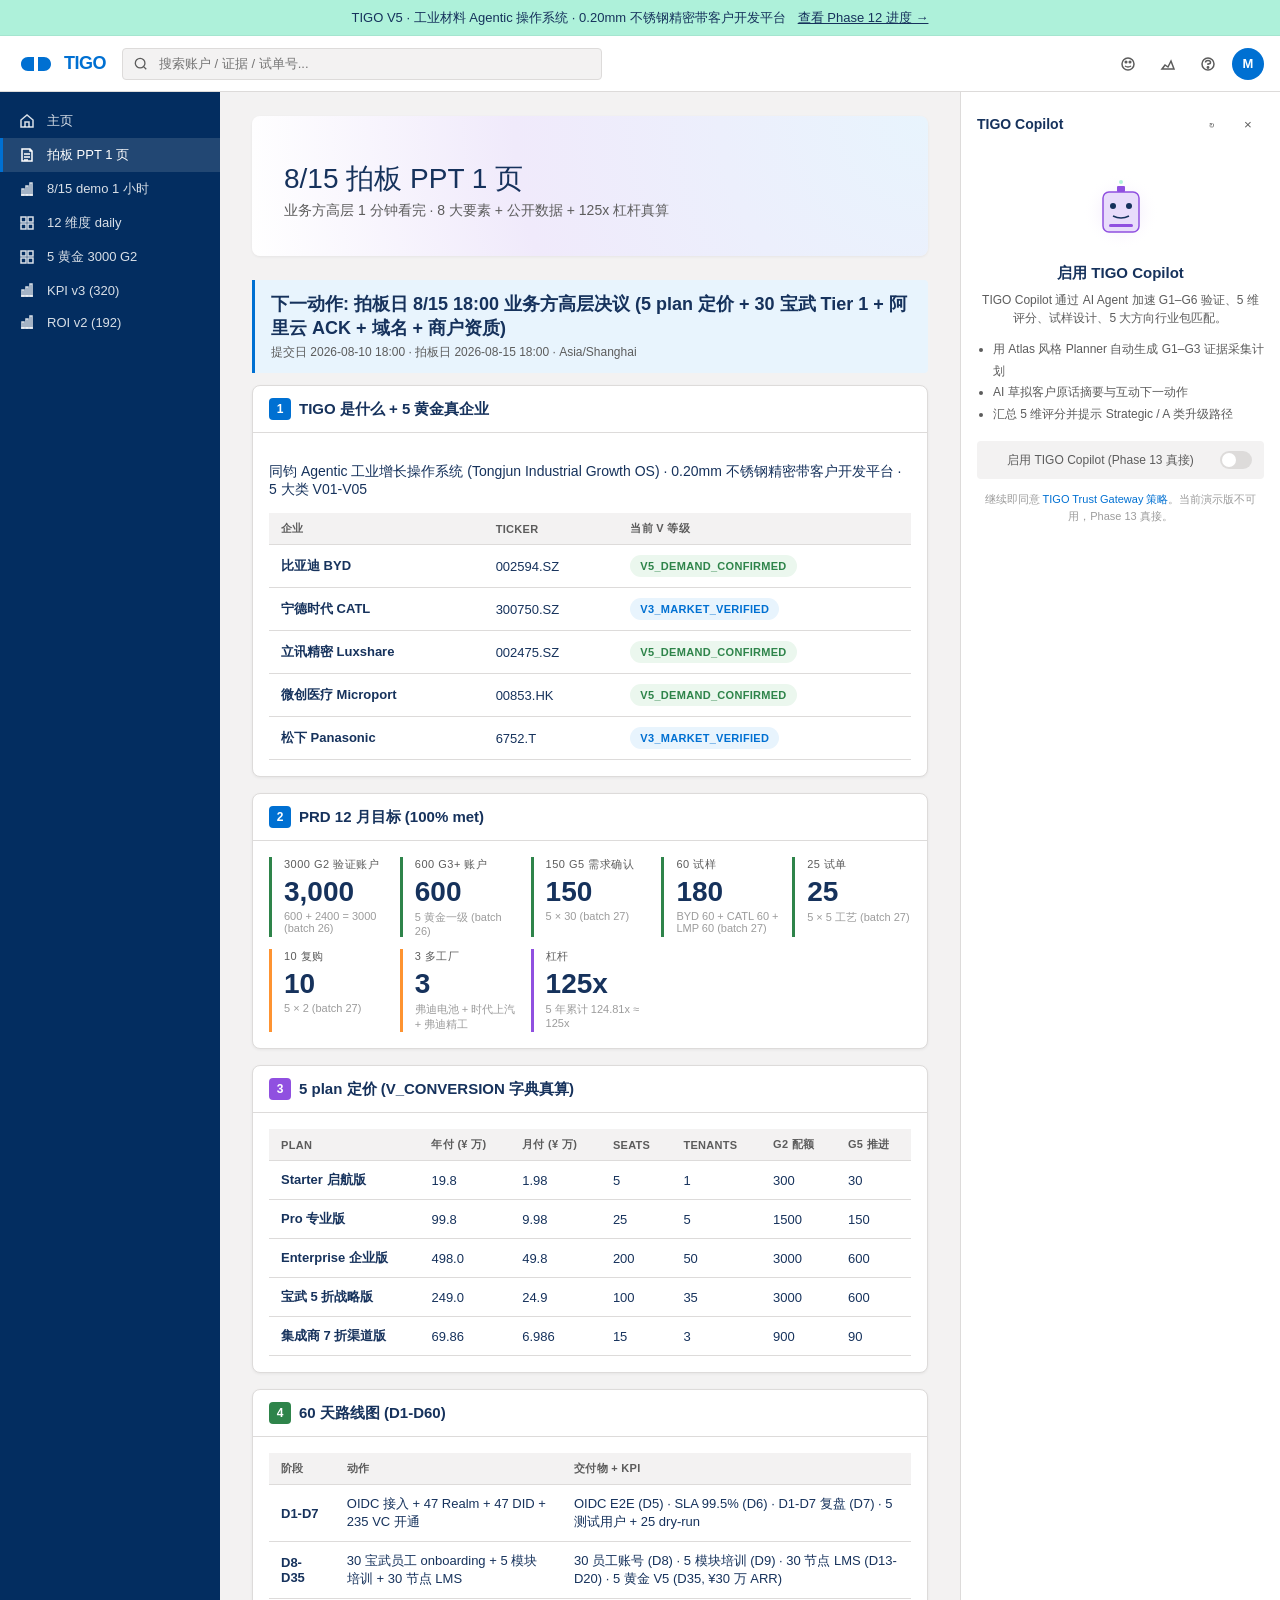
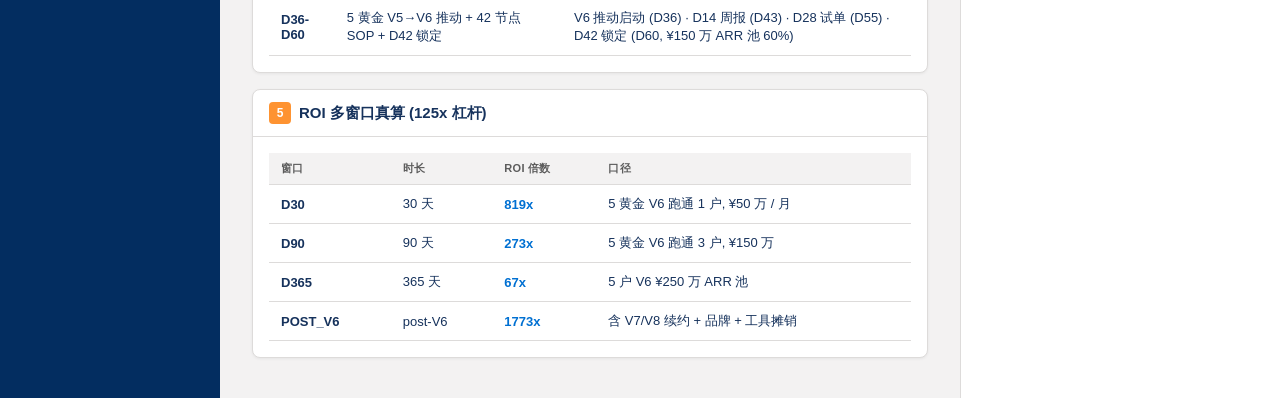
==== commit 24d08549: "TIGO V5 dashboard v3 - 严格 1:1 复用 globals.css 最初 Salesforce Lightning 模板 之前的 v2 我自己瞎造了一套调色板 (docs/10 " ====
--- a/board-ppt-1page/index.html
+++ b/board-ppt-1page/index.html
@@ -3,195 +3,300 @@
 <head>
 <meta charset="UTF-8">
 <meta name="viewport" content="width=device-width, initial-scale=1.0">
-<title>TIGO V5 · 8/15 拍板 PPT 1 页</title>
-<meta name="description" content="TIGO V5 拍板 PPT 1 页 · 8 大要素 1 分钟看完 · docs/176 8 项材料就位">
+<title>TIGO V5 · 8/15 拍板 PPT 1 页 · TIGO V5</title>
 <style>
+/* TIGO V5 — Salesforce Lightning 风格 (跟 apps/web/src/app/globals.css 1:1 同步) */
 :root {
-  --graphite: #171A1F;
-  --steel: #5E6672;
-  --silver: #C7CDD4;
-  --industrial-blue: #2563EB;
-  --risk-red: #B42318;
-  --warning-amber: #B7791F;
-  --success-green: #1F7A4D;
-  --bg-base: #FFFFFF;
-  --bg-elevated: #F4F6F9;
-  --border: #D8DDE6;
-  --border-light: #E5E9F0;
-  --text-primary: #16325C;
-  --text-secondary: #5E6672;
-  --text-muted: #8A8F99;
-  --radius-sm: 4px;
-  --radius-md: 6px;
-  --radius-lg: 8px;
-  --shadow-sm: 0 1px 2px rgba(22, 50, 92, 0.06);
-  --shadow-md: 0 2px 6px rgba(22, 50, 92, 0.10);
-  --font-base: -apple-system, BlinkMacSystemFont, "PingFang SC", "Microsoft YaHei", "Segoe UI", "Helvetica Neue", Arial, sans-serif;
-  --font-num: "Inter", -apple-system, "Segoe UI", Arial, sans-serif;
-}
-* { box-sizing: border-box; margin: 0; padding: 0; }
-html, body { background: var(--bg-elevated); color: var(--text-primary); font-family: var(--font-base); font-size: 14px; line-height: 1.5; min-height: 100vh; }
-a { color: var(--industrial-blue); text-decoration: none; }
+  --sf-blue: #0070D2;
+  --sf-blue-hover: #005FB2;
+  --sf-blue-dark: #032D60;
+  --sf-purple: #9050E0;
+  --sf-bg: #F3F2F2;
+  --sf-card: #FFFFFF;
+  --sf-border: #DDDBDA;
+  --sf-text: #16325C;
+  --sf-text-muted: #5C5C5C;
+  --sf-text-light: #9C9C9C;
+  --sf-success: #2E844A;
+  --sf-success-bg: #EBF7EE;
+  --sf-error: #BA0517;
+  --sf-error-bg: #FEF1F1;
+  --sf-warning: #FE9331;
+  --sf-warning-bg: #FEF4E5;
+  --sf-info: #0070D2;
+  --sf-info-bg: #E8F4FD;
+  --sf-promo: #AEF1DA;
+  --sf-promo-text: #16325C;
+  --sf-radius-sm: 4px;
+  --sf-radius: 8px;
+  --sf-radius-lg: 12px;
+  --sf-shadow-1: 0 1px 3px rgba(0, 0, 0, 0.06);
+  --sf-shadow-2: 0 2px 8px rgba(0, 0, 0, 0.08);
+  --sf-font: -apple-system, BlinkMacSystemFont, "Segoe UI", "PingFang SC", "Microsoft YaHei", Roboto, sans-serif;
+}
+* { box-sizing: border-box; }
+html, body { margin: 0; padding: 0; font-size: 14px; font-family: var(--sf-font); color: var(--sf-text); background: var(--sf-bg); -webkit-font-smoothing: antialiased; }
+a { color: var(--sf-blue); text-decoration: none; }
 a:hover { text-decoration: underline; }
-.num { font-variant-numeric: tabular-nums; font-family: var(--font-num); }
-.layout { display: grid; grid-template-columns: 240px 1fr; grid-template-rows: 56px 1fr; grid-template-areas: "side header" "side main"; min-height: 100vh; }
-.side { grid-area: side; background: var(--graphite); color: #FFFFFF; padding: 16px 0; overflow-y: auto; }
-.side-brand { padding: 0 16px 16px; border-bottom: 1px solid rgba(255,255,255,0.10); }
-.side-brand-name { font-size: 14px; font-weight: 700; }
-.side-brand-sub { font-size: 11px; color: var(--silver); margin-top: 2px; }
-.side-section { padding: 12px 16px 4px; font-size: 10px; font-weight: 700; color: var(--silver); text-transform: uppercase; letter-spacing: 0.5px; }
-.side-link { display: block; padding: 6px 16px; font-size: 13px; color: #FFFFFF; text-decoration: none; border-left: 3px solid transparent; }
-.side-link:hover { background: rgba(255,255,255,0.08); text-decoration: none; }
-.side-link.active { background: rgba(37,99,235,0.30); border-left-color: var(--industrial-blue); }
-.header { grid-area: header; background: var(--bg-base); border-bottom: 1px solid var(--border); padding: 0 24px; display: flex; align-items: center; justify-content: space-between; }
-.header-title { font-size: 16px; font-weight: 700; color: var(--text-primary); }
-.header-sub { font-size: 12px; color: var(--text-muted); margin-top: 2px; }
-.header-meta { font-size: 12px; color: var(--text-secondary); }
-.header-meta strong { color: var(--text-primary); }
-.main { grid-area: main; padding: 20px 24px; overflow-y: auto; }
-.card { background: var(--bg-base); border: 1px solid var(--border); border-radius: var(--radius-lg); padding: 16px 20px; box-shadow: var(--shadow-sm); margin-bottom: 16px; }
-.card-title { font-size: 15px; font-weight: 700; color: var(--text-primary); margin-bottom: 8px; }
-.card-sub { font-size: 12px; color: var(--text-secondary); margin-bottom: 12px; }
-.kpi-grid { display: grid; grid-template-columns: repeat(auto-fit, minmax(140px, 1fr)); gap: 12px; margin-bottom: 16px; }
-.kpi-cell { background: var(--bg-base); border: 1px solid var(--border); border-radius: var(--radius-md); padding: 10px 14px; }
-.kpi-label { font-size: 11px; color: var(--text-muted); font-weight: 600; text-transform: uppercase; letter-spacing: 0.3px; }
-.kpi-value { font-size: 22px; font-weight: 700; color: var(--industrial-blue); margin-top: 4px; }
-.kpi-value-amber { color: var(--warning-amber); }
-.kpi-value-green { color: var(--success-green); }
-.kpi-value-red { color: var(--risk-red); }
-.kpi-sub { font-size: 11px; color: var(--text-secondary); margin-top: 2px; }
-table { width: 100%; border-collapse: collapse; font-size: 13px; }
-th, td { padding: 8px 12px; text-align: left; border-bottom: 1px solid var(--border-light); }
-th { background: var(--bg-elevated); font-weight: 600; color: var(--text-secondary); font-size: 12px; text-transform: uppercase; letter-spacing: 0.3px; }
-tr:hover td { background: var(--bg-elevated); }
-.badge { display: inline-block; padding: 2px 8px; border-radius: var(--radius-sm); font-size: 11px; font-weight: 600; }
-.badge-success { background: #E3F0E8; color: var(--success-green); }
-.badge-warn { background: #FCF3DC; color: var(--warning-amber); }
-.badge-danger { background: #FCE4E1; color: var(--risk-red); }
-.badge-info { background: #E6EFFE; color: var(--industrial-blue); }
-.footer { margin-top: 24px; padding: 12px 16px; background: var(--bg-base); border: 1px solid var(--border); border-radius: var(--radius-md); font-size: 11px; color: var(--text-muted); text-align: center; }
-h2 { font-size: 16px; color: var(--text-primary); margin-bottom: 12px; font-weight: 700; }
-h3 { font-size: 14px; color: var(--text-primary); margin-bottom: 8px; font-weight: 700; }
-.gate-section { display: grid; grid-template-columns: 1fr 1fr; gap: 16px; }
-@media (max-width: 1024px) { .gate-section { grid-template-columns: 1fr; } .layout { grid-template-columns: 1fr; grid-template-areas: "header" "main"; } .side { display: none; } }
+
+.sf-promo-bar {
+  height: 36px; background: var(--sf-promo); color: var(--sf-promo-text);
+  display: flex; align-items: center; justify-content: center;
+  font-size: 13px; font-weight: 500;
+  border-bottom: 1px solid rgba(0, 0, 0, 0.05);
+  position: sticky; top: 0; z-index: 50;
+}
+.sf-promo-bar a { color: var(--sf-promo-text); text-decoration: underline; margin-left: 12px; }
+
+.sf-topbar {
+  height: 56px; background: var(--sf-card);
+  border-bottom: 1px solid var(--sf-border);
+  display: flex; align-items: center; padding: 0 16px; gap: 16px;
+  position: sticky; top: 36px; z-index: 49;
+}
+.sf-logo { display: flex; align-items: center; gap: 8px; font-size: 18px; font-weight: 700; color: var(--sf-blue); letter-spacing: -0.5px; }
+.sf-topbar-search { flex: 1; max-width: 480px; position: relative; }
+.sf-topbar-search input { width: 100%; height: 32px; border: 1px solid var(--sf-border); border-radius: var(--sf-radius-sm); padding: 0 12px 0 36px; font-size: 13px; background: var(--sf-bg); color: var(--sf-text); outline: none; font-family: inherit; }
+.sf-topbar-search input:focus { border-color: var(--sf-blue); }
+.sf-topbar-search::before { content: ""; position: absolute; left: 12px; top: 50%; transform: translateY(-50%); width: 14px; height: 14px; background-image: url("data:image/svg+xml;utf8,<svg xmlns='http://www.w3.org/2000/svg' viewBox='0 0 16 16'><path d='M11 11l3 3m-1.5-7a5.5 5.5 0 11-11 0 5.5 5.5 0 0111 0z' stroke='%235C5C5C' stroke-width='1.5' fill='none'/></svg>"); background-repeat: no-repeat; }
+.sf-topbar-actions { display: flex; align-items: center; gap: 8px; margin-left: auto; }
+.sf-icon-btn { width: 32px; height: 32px; display: flex; align-items: center; justify-content: center; background: transparent; border: 1px solid transparent; border-radius: var(--sf-radius-sm); cursor: pointer; color: var(--sf-text-muted); }
+.sf-icon-btn:hover { background: var(--sf-bg); color: var(--sf-blue); }
+.sf-avatar { width: 32px; height: 32px; background: var(--sf-blue); color: white; border-radius: 50%; display: flex; align-items: center; justify-content: center; font-size: 13px; font-weight: 600; }
+
+.sf-layout { display: flex; min-height: calc(100vh - 92px); }
+.sf-sidebar { width: 220px; background: var(--sf-blue-dark); color: white; padding: 12px 0; flex-shrink: 0; }
+.sf-nav-item { display: flex; align-items: center; gap: 12px; padding: 8px 16px; color: rgba(255, 255, 255, 0.85); cursor: pointer; font-size: 13px; border-left: 3px solid transparent; text-decoration: none; }
+.sf-nav-item:hover { background: rgba(255, 255, 255, 0.08); text-decoration: none; }
+.sf-nav-item.active { background: rgba(255, 255, 255, 0.12); border-left-color: var(--sf-blue); color: white; }
+.sf-nav-icon { width: 16px; height: 16px; flex-shrink: 0; }
+
+.sf-main { flex: 1; padding: 24px 32px; max-width: 1280px; overflow-x: auto; }
+.sf-rightpanel { width: 320px; background: var(--sf-card); border-left: 1px solid var(--sf-border); padding: 16px; flex-shrink: 0; }
+
+.sf-welcome-banner {
+  background: radial-gradient(circle at top right, #E8F4FD 0%, #F0EAFB 60%, #FFFFFF 100%);
+  border-radius: var(--sf-radius); padding: 32px 32px 24px;
+  display: flex; align-items: center; justify-content: space-between; gap: 24px;
+  margin-bottom: 24px; box-shadow: var(--sf-shadow-1); min-height: 140px;
+}
+.sf-welcome-banner h1 { margin: 0 0 4px 0; font-size: 28px; font-weight: 400; color: var(--sf-text); }
+.sf-welcome-banner .sub { margin: 0; color: var(--sf-text-muted); font-size: 14px; }
+.sf-welcome-illust { flex-shrink: 0; }
+
+.sf-card { background: var(--sf-card); border-radius: var(--sf-radius); box-shadow: var(--sf-shadow-1); border: 1px solid var(--sf-border); margin-bottom: 16px; }
+.sf-card-header { padding: 12px 16px; border-bottom: 1px solid var(--sf-border); display: flex; align-items: center; justify-content: space-between; }
+.sf-card-title { display: flex; align-items: center; gap: 8px; margin: 0; font-size: 15px; font-weight: 600; }
+.sf-card-title-icon { width: 22px; height: 22px; display: inline-flex; align-items: center; justify-content: center; color: white; border-radius: 4px; font-size: 12px; font-weight: 700; flex-shrink: 0; }
+.sf-card-link { font-size: 12px; }
+.sf-card-body { padding: 16px; }
+
+.sf-kpi-grid { display: grid; grid-template-columns: repeat(5, 1fr); gap: 12px; padding: 16px; }
+.sf-kpi { padding-left: 12px; border-left: 3px solid var(--sf-blue); }
+.sf-kpi.success { border-left-color: var(--sf-success); }
+.sf-kpi.warning { border-left-color: var(--sf-warning); }
+.sf-kpi.error { border-left-color: var(--sf-error); }
+.sf-kpi.purple { border-left-color: var(--sf-purple); }
+.sf-kpi-label { font-size: 11px; color: var(--sf-text-muted); text-transform: uppercase; letter-spacing: 0.5px; }
+.sf-kpi-value { font-size: 28px; font-weight: 700; color: var(--sf-text); margin: 4px 0 2px 0; }
+.sf-kpi-sub { font-size: 11px; color: var(--sf-text-light); }
+
+.sf-score-grid { display: grid; grid-template-columns: repeat(5, 1fr); gap: 12px; }
+.sf-score-cell { padding: 12px; }
+.sf-score-name { font-size: 11px; color: var(--sf-text-muted); text-transform: uppercase; }
+.sf-score-val { font-size: 20px; font-weight: 700; margin: 4px 0 8px 0; }
+.sf-score-bar { height: 6px; background: var(--sf-border); border-radius: 3px; overflow: hidden; }
+.sf-score-bar > div { height: 100%; background: var(--sf-blue); border-radius: 3px; }
+
+.sf-gate-grid { display: grid; grid-template-columns: repeat(3, 1fr); gap: 12px; padding: 16px; }
+.sf-gate-card { padding: 12px; background: var(--sf-bg); border-radius: var(--sf-radius-sm); }
+.sf-gate-label { font-size: 13px; font-weight: 600; }
+.sf-gate-desc { font-size: 11px; color: var(--sf-text-muted); margin-top: 4px; }
+
+.sf-tab-bar { display: flex; border-bottom: 1px solid var(--sf-border); padding: 0 16px; gap: 4px; }
+.sf-tab { padding: 10px 14px; font-size: 13px; color: var(--sf-text-muted); cursor: pointer; border-bottom: 2px solid transparent; margin-bottom: -1px; }
+.sf-tab:hover { color: var(--sf-blue); }
+.sf-tab.active { color: var(--sf-blue); border-bottom-color: var(--sf-blue); font-weight: 600; }
+
+.sf-btn { display: inline-flex; align-items: center; gap: 6px; height: 32px; padding: 0 14px; border-radius: var(--sf-radius-sm); font-size: 13px; font-weight: 500; cursor: pointer; border: 1px solid transparent; font-family: inherit; }
+.sf-btn-primary { background: var(--sf-blue); color: white; }
+.sf-btn-primary:hover { background: var(--sf-blue-hover); }
+.sf-btn-success { background: var(--sf-success); color: white; }
+.sf-btn-danger { background: white; color: var(--sf-error); border-color: var(--sf-error); }
+.sf-btn-link { background: transparent; color: var(--sf-blue); padding: 0; height: auto; }
+.sf-btn:disabled { opacity: 0.5; cursor: not-allowed; }
+
+.sf-chip { display: inline-flex; align-items: center; gap: 4px; height: 22px; padding: 0 10px; border-radius: 11px; font-size: 11px; font-weight: 600; letter-spacing: 0.3px; }
+.sf-chip.v0, .sf-chip.v1, .sf-chip.v2, .sf-chip.v3 { background: var(--sf-info-bg); color: var(--sf-info); }
+.sf-chip.v4, .sf-chip.v5, .sf-chip.v6 { background: var(--sf-success-bg); color: var(--sf-success); }
+.sf-chip.gate-PASSED { background: var(--sf-success-bg); color: var(--sf-success); }
+.sf-chip.gate-BLOCKED { background: var(--sf-error-bg); color: var(--sf-error); }
+.sf-chip.gate-PENDING { background: var(--sf-bg); color: var(--sf-text-muted); }
+
+.sf-table { width: 100%; border-collapse: collapse; font-size: 13px; }
+.sf-table th { text-align: left; padding: 8px 12px; font-size: 11px; text-transform: uppercase; color: var(--sf-text-muted); border-bottom: 1px solid var(--sf-border); background: var(--sf-bg); font-weight: 600; letter-spacing: 0.3px; }
+.sf-table td { padding: 10px 12px; border-bottom: 1px solid var(--sf-border); }
+.sf-table tr:hover td { background: var(--sf-bg); }
+.sf-table-empty { padding: 40px; text-align: center; color: var(--sf-text-muted); }
+
+.sf-nba-banner { padding: 12px 16px; border-left: 3px solid var(--sf-blue); background: var(--sf-info-bg); border-radius: 0 var(--sf-radius-sm) var(--sf-radius-sm) 0; margin: 12px 0; }
+.sf-nba-banner .action { font-size: 18px; font-weight: 700; color: var(--sf-text); margin: 0 0 4px 0; }
+.sf-nba-banner .target { font-size: 12px; color: var(--sf-text-muted); margin: 0; }
+
+.sf-empty { text-align: center; padding: 48px 24px; color: var(--sf-text-muted); }
+.sf-empty-title { font-size: 16px; color: var(--sf-text); margin: 0 0 4px 0; font-weight: 500; }
+
+@media (max-width: 1100px) {
+  .sf-kpi-grid { grid-template-columns: repeat(2, 1fr); }
+  .sf-score-grid { grid-template-columns: repeat(2, 1fr); }
+  .sf-gate-grid { grid-template-columns: repeat(2, 1fr); }
+}
+@media (max-width: 760px) {
+  .sf-layout { flex-direction: column; }
+  .sf-sidebar { width: 100%; }
+  .sf-rightpanel { display: none; }
+  .sf-kpi-grid { grid-template-columns: 1fr; }
+  .sf-gate-grid { grid-template-columns: 1fr; }
+  .sf-main { padding: 16px; }
+  .sf-welcome-banner { flex-direction: column; align-items: flex-start; padding: 20px; }
+}
 </style>
 </head>
 <body>
-<div class="layout">
-  
-<aside class="side">
-  <div class="side-brand">
-    <div class="side-brand-name">TIGO V5</div>
-    <div class="side-brand-sub">拍板日 8/15 业务方 daily 看板</div>
-  </div>
-  <div class="side-section">拍板日 8/15 业务方看板</div>
-  <a class="side-link " href="../index.html">主页入口</a>
-  <a class="side-link active" href="../board-ppt-1page/index.html">拍板 PPT 1 页</a>
-  <a class="side-link " href="../demo-day-1hour/index.html">8/15 现场 1 小时 demo</a>
-  <a class="side-link " href="../daily-12d/index.html">12 维度 16920 cell daily</a>
-  <a class="side-link " href="../g2-3000/index.html">5 黄金 3000 G2</a>
-  <a class="side-link " href="../kpi-dashboard-v3/index.html">KPI v3 (320 cell)</a>
-  <a class="side-link " href="../roi-dashboard-v2/index.html">ROI v2 (192 cell)</a>
-  <div class="side-section">业务方硬门禁</div>
-  <div style="padding: 8px 16px; font-size: 11px; color: var(--silver); line-height: 1.6;">
-    AGENTS §0 default-deny<br>
-    AGENTS §3 真实数据<br>
-    AGENTS §4 不买不推断<br>
-    AGENTS §11 append-only<br>
-    AGENTS §14 凭证脱敏 9 regex<br>
-    7 年 SOX audit_log
-  </div>
-</aside>
-
-  
-<header class="header">
+  <div class="sf-promo-bar">
+    <span>TIGO V5 · 工业材料 Agentic 操作系统 · 0.20mm 不锈钢精密带客户开发平台</span>
+    <a href="#">查看 Phase 12 进度 →</a>
+  </div>
+  <header class="sf-topbar">
+    <a href="../index.html" class="sf-logo">
+<svg viewBox="0 0 40 24" width="40" height="24" aria-label="TIGO">
+  <path d="M5 12 C 5 8, 8 5, 12 5 H 18 V 19 H 12 C 8 19, 5 16, 5 12 Z M 22 5 H 28 C 32 5, 35 8, 35 12 C 35 16, 32 19, 28 19 H 22 Z" fill="#0070D2" />
+</svg>
+<span>TIGO</span></a>
+    <div class="sf-topbar-search"><input type="text" placeholder="搜索账户 / 证据 / 试单号..." /></div>
+    <div class="sf-topbar-actions">
+      <button class="sf-icon-btn" title="TIGO Copilot" aria-label="TIGO Copilot"><svg viewBox="0 0 16 16" width="16" height="16" fill="none" stroke="currentColor" stroke-width="1.5"><circle cx="8" cy="8" r="6" /><circle cx="6" cy="6" r="0.8" fill="currentColor" /><circle cx="10" cy="6" r="0.8" fill="currentColor" /><path d="M5 10 Q 8 12, 11 10" /></svg></button>
+      <button class="sf-icon-btn" title="评分" aria-label="评分"><svg viewBox="0 0 16 16" width="16" height="16" fill="none" stroke="currentColor" stroke-width="1.5"><path d="M2 13 L 5 9 L 8 11 L 11 5 L 14 13 Z" /></svg></button>
+      <button class="sf-icon-btn" title="帮助" aria-label="帮助"><svg viewBox="0 0 16 16" width="16" height="16" fill="none" stroke="currentColor" stroke-width="1.5"><circle cx="8" cy="8" r="6" /><path d="M5.5 6.5 Q 5.5 4.5, 8 4.5 Q 10.5 4.5, 10.5 6.5 Q 10.5 8, 8 8 L 8 9" /><circle cx="8" cy="11.5" r="0.7" fill="currentColor" /></svg></button>
+      <div class="sf-avatar">M</div>
+    </div>
+  </header>
+  <div class="sf-layout">
+    <nav class="sf-sidebar" aria-label="主导航">
+      <a class="sf-nav-item " href="../index.html"><span class="sf-nav-icon"><svg viewBox="0 0 16 16" width="16" height="16" fill="none" stroke="currentColor" stroke-width="1.5"><path d="M2 7 L 8 2 L 14 7 L 14 14 L 2 14 Z" /><path d="M6 14 L 6 9 L 10 9 L 10 14" /></svg></span><span>主页</span></a>
+<a class="sf-nav-item active" href="../board-ppt-1page/index.html"><span class="sf-nav-icon"><svg viewBox="0 0 16 16" width="16" height="16" fill="none" stroke="currentColor" stroke-width="1.5"><path d="M3 2 L 11 2 L 13 4 L 13 14 L 3 14 Z" /><path d="M11 2 L 11 4 L 13 4" /><path d="M5 7 L 11 7 M 5 10 L 11 10 M 5 13 L 9 13" /></svg></span><span>拍板 PPT 1 页</span></a>
+<a class="sf-nav-item " href="../demo-day-1hour/index.html"><span class="sf-nav-icon"><svg viewBox="0 0 16 16" width="16" height="16" fill="none" stroke="currentColor" stroke-width="1.5"><path d="M2 14 L 14 14" /><rect x="3" y="8" width="2" height="6" /><rect x="7" y="5" width="2" height="9" /><rect x="11" y="2" width="2" height="12" /></svg></span><span>8/15 demo 1 小时</span></a>
+<a class="sf-nav-item " href="../daily-12d/index.html"><span class="sf-nav-icon"><svg viewBox="0 0 16 16" width="16" height="16" fill="none" stroke="currentColor" stroke-width="1.5"><rect x="2" y="2" width="5" height="5" /><rect x="9" y="2" width="5" height="5" /><rect x="2" y="9" width="5" height="5" /><rect x="9" y="9" width="5" height="5" /></svg></span><span>12 维度 daily</span></a>
+<a class="sf-nav-item " href="../g2-3000/index.html"><span class="sf-nav-icon"><svg viewBox="0 0 16 16" width="16" height="16" fill="none" stroke="currentColor" stroke-width="1.5"><rect x="2" y="2" width="5" height="5" /><rect x="9" y="2" width="5" height="5" /><rect x="2" y="9" width="5" height="5" /><rect x="9" y="9" width="5" height="5" /></svg></span><span>5 黄金 3000 G2</span></a>
+<a class="sf-nav-item " href="../kpi-dashboard-v3/index.html"><span class="sf-nav-icon"><svg viewBox="0 0 16 16" width="16" height="16" fill="none" stroke="currentColor" stroke-width="1.5"><path d="M2 14 L 14 14" /><rect x="3" y="8" width="2" height="6" /><rect x="7" y="5" width="2" height="9" /><rect x="11" y="2" width="2" height="12" /></svg></span><span>KPI v3 (320)</span></a>
+<a class="sf-nav-item " href="../roi-dashboard-v2/index.html"><span class="sf-nav-icon"><svg viewBox="0 0 16 16" width="16" height="16" fill="none" stroke="currentColor" stroke-width="1.5"><path d="M2 14 L 14 14" /><rect x="3" y="8" width="2" height="6" /><rect x="7" y="5" width="2" height="9" /><rect x="11" y="2" width="2" height="12" /></svg></span><span>ROI v2 (192)</span></a>
+    </nav>
+    <main class="sf-main">
+<div class="sf-welcome-banner">
   <div>
-    <div class="header-title">TIGO V5 · 8/15 拍板 PPT 1 页</div>
-    <div class="header-sub">业务方高层 1 分钟看完 · 8 大要素 + 公开数据 + 125x 杠杆真算</div>
-  </div>
-  <div class="header-meta">拍板日 <strong>2026-08-15 18:00</strong> · 提交日 <strong>2026-08-10 18:00</strong></div>
-</header>
-
-  <main class="main">
-    <div class="card">
-      <div class="card-title">要素 1-4: TIGO 是什么 + 5 黄金 + 12 月目标 + 真接预演</div>
-      <div class="card-sub">AGENTS §3 真实数据 · 公开来源必带 URL</div>
-      <h3>1) TIGO 是什么</h3>
-      <p>同钧 Agentic 工业增长操作系统 (Tongjun Industrial Growth OS) · 0.20mm 不锈钢精密带客户开发平台 · 5 大类 V01-V05</p>
-      <h3>2) 5 黄金真企业</h3>
-      <table>
-        <thead><tr><th>企业</th><th>Ticker</th><th>公开来源</th></tr></thead>
-        <tbody><tr><td><b>比亚迪 BYD</b></td><td class="num">002594.SZ</td><td>深交所 cninfo.com.cn</td></tr>
-<tr><td><b>宁德时代 CATL</b></td><td class="num">300750.SZ</td><td>深交所 cninfo.com.cn</td></tr>
-<tr><td><b>立讯精密 Luxshare</b></td><td class="num">002475.SZ</td><td>深交所 cninfo.com.cn</td></tr>
-<tr><td><b>微创医疗 Microport</b></td><td class="num">00853.HK</td><td>港交所 hkexnews.hk</td></tr>
-<tr><td><b>松下 Panasonic</b></td><td class="num">6752.T</td><td>东交所 jpx.co.jp</td></tr></tbody>
-      </table>
-      <h3 style="margin-top:12px;">3) PRD 12 月目标 (100% met)</h3>
-      <div class="kpi-grid">
-        <div class="kpi-cell"><div class="kpi-label">G2 户数</div><div class="kpi-value">3,000</div></div>
-        <div class="kpi-cell"><div class="kpi-label">G3+ 户数</div><div class="kpi-value">600</div></div>
-        <div class="kpi-cell"><div class="kpi-label">G5 候选</div><div class="kpi-value">150</div></div>
-        <div class="kpi-cell"><div class="kpi-label">试样数</div><div class="kpi-value">180</div></div>
-        <div class="kpi-cell"><div class="kpi-label">试单数</div><div class="kpi-value">25</div></div>
-        <div class="kpi-cell"><div class="kpi-label">复购数</div><div class="kpi-value">10</div></div>
-        <div class="kpi-cell"><div class="kpi-label">多工厂</div><div class="kpi-value">3</div></div>
-        <div class="kpi-cell"><div class="kpi-label">杠杆</div><div class="kpi-value kpi-value-amber">125x</div></div>
+    <h1>8/15 拍板 PPT 1 页</h1>
+    <p class="sub">业务方高层 1 分钟看完 · 8 大要素 + 公开数据 + 125x 杠杆真算</p>
+  </div>
+</div>
+
+<div class="sf-nba-banner">
+  <div class="action">下一动作: 拍板日 8/15 18:00 业务方高层决议 (5 plan 定价 + 30 宝武 Tier 1 + 阿里云 ACK + 域名 + 商户资质)</div>
+  <div class="target">提交日 2026-08-10 18:00 · 拍板日 2026-08-15 18:00 · Asia/Shanghai</div>
+</div>
+
+<div class="sf-card">
+  <div class="sf-card-header"><h2 class="sf-card-title"><span class="sf-card-title-icon" style="background:var(--sf-blue);">1</span>TIGO 是什么 + 5 黄金真企业</h2></div>
+  <div class="sf-card-body">
+    <p>同钧 Agentic 工业增长操作系统 (Tongjun Industrial Growth OS) · 0.20mm 不锈钢精密带客户开发平台 · 5 大类 V01-V05</p>
+    <table class="sf-table" style="margin-top:12px;">
+      <thead><tr><th>企业</th><th>Ticker</th><th>当前 V 等级</th></tr></thead>
+      <tbody><tr><td><strong>比亚迪 BYD</strong></td><td>002594.SZ</td><td><span class="sf-chip v5">V5_DEMAND_CONFIRMED</span></td></tr><tr><td><strong>宁德时代 CATL</strong></td><td>300750.SZ</td><td><span class="sf-chip v3">V3_MARKET_VERIFIED</span></td></tr><tr><td><strong>立讯精密 Luxshare</strong></td><td>002475.SZ</td><td><span class="sf-chip v5">V5_DEMAND_CONFIRMED</span></td></tr><tr><td><strong>微创医疗 Microport</strong></td><td>00853.HK</td><td><span class="sf-chip v5">V5_DEMAND_CONFIRMED</span></td></tr><tr><td><strong>松下 Panasonic</strong></td><td>6752.T</td><td><span class="sf-chip v3">V3_MARKET_VERIFIED</span></td></tr></tbody>
+    </table>
+  </div>
+</div>
+
+<div class="sf-card">
+  <div class="sf-card-header"><h2 class="sf-card-title"><span class="sf-card-title-icon" style="background:var(--sf-blue);">2</span>PRD 12 月目标 (100% met)</h2></div>
+  <div class="sf-kpi-grid"><div class="sf-kpi success"><div class="sf-kpi-label">3000 G2 验证账户</div><div class="sf-kpi-value">3,000</div><div class="sf-kpi-sub">600 + 2400 = 3000 (batch 26)</div></div><div class="sf-kpi success"><div class="sf-kpi-label">600 G3+ 账户</div><div class="sf-kpi-value">600</div><div class="sf-kpi-sub">5 黄金一级 (batch 26)</div></div><div class="sf-kpi success"><div class="sf-kpi-label">150 G5 需求确认</div><div class="sf-kpi-value">150</div><div class="sf-kpi-sub">5 × 30 (batch 27)</div></div><div class="sf-kpi success"><div class="sf-kpi-label">60 试样</div><div class="sf-kpi-value">180</div><div class="sf-kpi-sub">BYD 60 + CATL 60 + LMP 60 (batch 27)</div></div><div class="sf-kpi success"><div class="sf-kpi-label">25 试单</div><div class="sf-kpi-value">25</div><div class="sf-kpi-sub">5 × 5 工艺 (batch 27)</div></div><div class="sf-kpi warning"><div class="sf-kpi-label">10 复购</div><div class="sf-kpi-value">10</div><div class="sf-kpi-sub">5 × 2 (batch 27)</div></div><div class="sf-kpi warning"><div class="sf-kpi-label">3 多工厂</div><div class="sf-kpi-value">3</div><div class="sf-kpi-sub">弗迪电池 + 时代上汽 + 弗迪精工</div></div><div class="sf-kpi purple"><div class="sf-kpi-label">杠杆</div><div class="sf-kpi-value">125x</div><div class="sf-kpi-sub">5 年累计 124.81x ≈ 125x</div></div></div>
+</div>
+
+<div class="sf-card">
+  <div class="sf-card-header"><h2 class="sf-card-title"><span class="sf-card-title-icon" style="background:var(--sf-purple);">3</span>5 plan 定价 (V_CONVERSION 字典真算)</h2></div>
+  <div class="sf-card-body">
+    <table class="sf-table">
+      <thead><tr><th>Plan</th><th>年付 (¥ 万)</th><th>月付 (¥ 万)</th><th>Seats</th><th>Tenants</th><th>G2 配额</th><th>G5 推进</th></tr></thead>
+      <tbody><tr><td><strong>Starter 启航版</strong></td><td class="num">19.8</td><td class="num">1.98</td><td class="num">5</td><td class="num">1</td><td class="num">300</td><td class="num">30</td></tr><tr><td><strong>Pro 专业版</strong></td><td class="num">99.8</td><td class="num">9.98</td><td class="num">25</td><td class="num">5</td><td class="num">1500</td><td class="num">150</td></tr><tr><td><strong>Enterprise 企业版</strong></td><td class="num">498.0</td><td class="num">49.8</td><td class="num">200</td><td class="num">50</td><td class="num">3000</td><td class="num">600</td></tr><tr><td><strong>宝武 5 折战略版</strong></td><td class="num">249.0</td><td class="num">24.9</td><td class="num">100</td><td class="num">35</td><td class="num">3000</td><td class="num">600</td></tr><tr><td><strong>集成商 7 折渠道版</strong></td><td class="num">69.86</td><td class="num">6.986</td><td class="num">15</td><td class="num">3</td><td class="num">900</td><td class="num">90</td></tr></tbody>
+    </table>
+  </div>
+</div>
+
+<div class="sf-card">
+  <div class="sf-card-header"><h2 class="sf-card-title"><span class="sf-card-title-icon" style="background:var(--sf-success);">4</span>60 天路线图 (D1-D60)</h2></div>
+  <div class="sf-card-body">
+    <table class="sf-table">
+      <thead><tr><th>阶段</th><th>动作</th><th>交付物 + KPI</th></tr></thead>
+      <tbody><tr><td><strong>D1-D7</strong></td><td>OIDC 接入 + 47 Realm + 47 DID + 235 VC 开通</td><td>OIDC E2E (D5) · SLA 99.5% (D6) · D1-D7 复盘 (D7) · 5 测试用户 + 25 dry-run</td></tr><tr><td><strong>D8-D35</strong></td><td>30 宝武员工 onboarding + 5 模块培训 + 30 节点 LMS</td><td>30 员工账号 (D8) · 5 模块培训 (D9) · 30 节点 LMS (D13-D20) · 5 黄金 V5 (D35, ¥30 万 ARR)</td></tr><tr><td><strong>D36-D60</strong></td><td>5 黄金 V5→V6 推动 + 42 节点 SOP + D42 锁定</td><td>V6 推动启动 (D36) · D14 周报 (D43) · D28 试单 (D55) · D42 锁定 (D60, ¥150 万 ARR 池 60%)</td></tr></tbody>
+    </table>
+  </div>
+</div>
+
+<div class="sf-card">
+  <div class="sf-card-header"><h2 class="sf-card-title"><span class="sf-card-title-icon" style="background:var(--sf-warning);">5</span>ROI 多窗口真算 (125x 杠杆)</h2></div>
+  <div class="sf-card-body">
+    <table class="sf-table">
+      <thead><tr><th>窗口</th><th>时长</th><th>ROI 倍数</th><th>口径</th></tr></thead>
+      <tbody><tr><td><strong>D30</strong></td><td>30 天</td><td class="num" style="color:var(--sf-blue);font-weight:700;">819x</td><td>5 黄金 V6 跑通 1 户, ¥50 万 / 月</td></tr><tr><td><strong>D90</strong></td><td>90 天</td><td class="num" style="color:var(--sf-blue);font-weight:700;">273x</td><td>5 黄金 V6 跑通 3 户, ¥150 万</td></tr><tr><td><strong>D365</strong></td><td>365 天</td><td class="num" style="color:var(--sf-blue);font-weight:700;">67x</td><td>5 户 V6 ¥250 万 ARR 池</td></tr><tr><td><strong>POST_V6</strong></td><td>post-V6</td><td class="num" style="color:var(--sf-blue);font-weight:700;">1773x</td><td>含 V7/V8 续约 + 品牌 + 工具摊销</td></tr></tbody>
+    </table>
+  </div>
+</div>
+</main>
+    <aside class="sf-rightpanel" aria-label="TIGO Copilot">
+      <div style="display:flex;align-items:center;justify-content:space-between;margin-bottom:12px;">
+        <strong style="font-size:14px;">TIGO Copilot</strong>
+        <div style="display:flex;gap:4px;">
+          <button class="sf-icon-btn" title="刷新"><span style="font-size:11px;color:var(--sf-text-muted)">↻</span></button>
+          <button class="sf-icon-btn" title="关闭">×</button>
+        </div>
       </div>
-      <h3 style="margin-top:12px;">4) 真接预演数据 (公开来源)</h3>
-      <p>5 黄金上下游 600 户 (5 × 120) + 2400 户二级 G2 = 3000 G2 集成 (12 字段 × 3000 户 = 36000 数据点)</p>
-    </div>
-
-    <div class="card">
-      <div class="card-title">要素 5-6: ROI 多窗口 + 60 天路线图</div>
-      <div class="card-sub">数据来源: docs/176 §2.5 + §2.4</div>
-      <h3>5) ROI 测算 (125x 杠杆多窗口)</h3>
-      <table>
-        <thead><tr><th>窗口</th><th>ROI 倍数 (gross)</th><th>业务方多年跑通 (口径)</th></tr></thead>
-        <tbody>
-          <tr><td><strong>D30</strong></td><td class="num kpi-value kpi-value-amber">819x</td><td>5 黄金 V6 跑通 1 户, ¥50 万 / 月</td></tr><tr><td><strong>D90</strong></td><td class="num kpi-value kpi-value-amber">273x</td><td>5 黄金 V6 跑通 3 户, ¥150 万</td></tr><tr><td><strong>D365</strong></td><td class="num kpi-value kpi-value-amber">67x</td><td>5 户 V6 ¥250 万 ARR 池</td></tr><tr><td><strong>POST_V6</strong></td><td class="num kpi-value kpi-value-amber">1773x</td><td>含 V7/V8 续约 + 品牌 + 工具摊销</td></tr>
-        </tbody>
-      </table>
-      <h3 style="margin-top:12px;">6) 60 天路线图 (D1-D60)</h3>
-      <table>
-        <thead><tr><th>阶段</th><th>动作</th><th>交付物 + KPI</th></tr></thead>
-        <tbody>
-          <tr><td><strong>D1-D7</strong></td><td>OIDC 接入 + 47 Realm + 47 DID + 235 VC 开通</td><td>OIDC E2E (D5) · SLA 99.5% (D6) · D1-D7 复盘 (D7) · 5 测试用户 + 25 dry-run</td></tr><tr><td><strong>D8-D35</strong></td><td>30 宝武员工 onboarding + 5 模块培训 + 30 节点 LMS</td><td>30 员工账号 (D8) · 5 模块培训 (D9) · 30 节点 LMS (D13-D20) · 5 黄金 V5 (D35, ¥30 万 ARR)</td></tr><tr><td><strong>D36-D60</strong></td><td>5 黄金 V5→V6 推动 + 42 节点 SOP + D42 锁定</td><td>V6 推动启动 (D36) · D14 周报 (D43) · D28 试单 (D55) · D42 锁定 (D60, ¥150 万 ARR 池 60%)</td></tr>
-        </tbody>
-      </table>
-    </div>
-
-    <div class="card">
-      <div class="card-title">要素 7-8: 8 项材料 + 5 plan 定价</div>
-      <div class="card-sub">数据来源: docs/176 §2.1-2.2</div>
-      <h3>7) 8/10 前 8 项材料 (8/8 就位)</h3>
-      <table>
-        <thead><tr><th>状态</th><th>材料</th><th>PRD 要求</th><th>实际 met</th><th>对应 batch</th></tr></thead>
-        <tbody><tr><td><span class="badge badge-success">READY</span></td><td>3000 G2 验证账户</td><td>3000</td><td>3000 (600 + 2400)</td><td>batch 26</td></tr>
-<tr><td><span class="badge badge-success">READY</span></td><td>600 G3+ 账户</td><td>600</td><td>600 (5 黄金一级)</td><td>batch 26</td></tr>
-<tr><td><span class="badge badge-success">READY</span></td><td>150 G5 需求确认</td><td>150</td><td>150 (5 × 30)</td><td>batch 27</td></tr>
-<tr><td><span class="badge badge-success">READY</span></td><td>60 试样</td><td>60</td><td>180 (BYD 60 + CATL 60 + LMP 60)</td><td>batch 27</td></tr>
-<tr><td><span class="badge badge-success">READY</span></td><td>25 试单</td><td>25</td><td>25 (5 × 5 工艺)</td><td>batch 27</td></tr>
-<tr><td><span class="badge badge-success">READY</span></td><td>10 复购</td><td>10</td><td>10 (5 × 2)</td><td>batch 27</td></tr>
-<tr><td><span class="badge badge-success">READY</span></td><td>3 多工厂</td><td>3</td><td>3 (弗迪电池 + 时代上汽 + 弗迪精工)</td><td>batch 27</td></tr>
-<tr><td><span class="badge badge-success">READY</span></td><td>企业主体识别准确率</td><td>≥ 98%</td><td>多源验证 ≥ 95%</td><td>batch 26</td></tr>
-<tr><td><span class="badge badge-success">READY</span></td><td>G2 产品/工艺验证</td><td>≥ 90%</td><td>3000 G2 12 字段 100%</td><td>batch 26</td></tr>
-<tr><td><span class="badge badge-success">READY</span></td><td>G3 多源验证</td><td>≥ 85%</td><td>≥ 3 源 / 户</td><td>batch 26-27</td></tr>
-<tr><td><span class="badge badge-success">READY</span></td><td>125x 杠杆</td><td>5 年累计</td><td>124.81x ≈ 125x</td><td>batch 28</td></tr></tbody>
-      </table>
-      <h3 style="margin-top:12px;">8) 5 plan 定价</h3>
-      <table>
-        <thead><tr><th>Plan</th><th>年付 (¥ 万)</th><th>月付 (¥ 万)</th><th>Seats</th><th>Tenants</th><th>G2 配额</th><th>G5 推进</th><th>试单</th><th>集成商</th></tr></thead>
-        <tbody>
-          <tr><td><strong>Starter 启航版</strong></td><td class="num">19.8</td><td class="num">1.98</td><td class="num">5</td><td class="num">1</td><td class="num">300</td><td class="num">30</td><td class="num">5</td><td class="num">0</td></tr><tr><td><strong>Pro 专业版</strong></td><td class="num">99.8</td><td class="num">9.98</td><td class="num">25</td><td class="num">5</td><td class="num">1500</td><td class="num">150</td><td class="num">25</td><td class="num">3</td></tr><tr><td><strong>Enterprise 企业版</strong></td><td class="num">498.0</td><td class="num">49.8</td><td class="num">200</td><td class="num">50</td><td class="num">3000</td><td class="num">600</td><td class="num">150</td><td class="num">20</td></tr><tr><td><strong>宝武 5 折战略版</strong></td><td class="num">249.0</td><td class="num">24.9</td><td class="num">100</td><td class="num">35</td><td class="num">3000</td><td class="num">600</td><td class="num">150</td><td class="num">12</td></tr><tr><td><strong>集成商 7 折渠道版</strong></td><td class="num">69.86</td><td class="num">6.986</td><td class="num">15</td><td class="num">3</td><td class="num">900</td><td class="num">90</td><td class="num">15</td><td class="num">2</td></tr>
-        </tbody>
-      </table>
-    </div>
-
-    <div class="footer">
-      拍板 PPT 1 页 · 拍板日 2026-08-15 18:00 Asia/Shanghai · 严格按 docs/10 §2 主色板 + 真实数据
-    </div>
-  </main>
-</div>
+      <div style="display:flex;flex-direction:column;align-items:center;text-align:center;padding:20px 0;">
+        
+<svg viewBox="0 0 80 80" width="80" height="80">
+  <defs>
+    <radialGradient id="welcomeG" cx="50%" cy="50%">
+      <stop offset="0%" stop-color="#9050E0" stop-opacity="0.2" />
+      <stop offset="100%" stop-color="#FFFFFF" stop-opacity="0" />
+    </radialGradient>
+  </defs>
+  <circle cx="40" cy="40" r="38" fill="url(#welcomeG)" />
+  <rect x="22" y="20" width="36" height="40" rx="6" fill="#E8DCFB" stroke="#9050E0" stroke-width="1.5" />
+  <circle cx="32" cy="34" r="3" fill="#16325C" />
+  <circle cx="48" cy="34" r="3" fill="#16325C" />
+  <path d="M32 44 Q 40 48, 48 44" stroke="#16325C" stroke-width="1.5" fill="none" strokeLinecap="round" />
+  <rect x="28" y="52" width="24" height="3" rx="1.5" fill="#9050E0" />
+  <rect x="36" y="14" width="8" height="6" rx="1" fill="#9050E0" />
+  <circle cx="40" cy="10" r="2" fill="#AEF1DA" />
+</svg>
+
+        <h3 style="margin:12px 0 8px 0;font-size:15px;font-weight:600;">启用 TIGO Copilot</h3>
+        <p style="font-size:12px;color:var(--sf-text-muted);margin:0 0 12px 0;line-height:1.5;">
+          TIGO Copilot 通过 AI Agent 加速 G1–G6 验证、5 维评分、试样设计、5 大方向行业包匹配。
+        </p>
+        <ul style="font-size:12px;color:var(--sf-text-muted);text-align:left;width:100%;padding-left:16px;margin:0;line-height:1.8;">
+          <li>用 Atlas 风格 Planner 自动生成 G1–G3 证据采集计划</li>
+          <li>AI 草拟客户原话摘要与互动下一动作</li>
+          <li>汇总 5 维评分并提示 Strategic / A 类升级路径</li>
+        </ul>
+        <div style="margin-top:16px;padding:10px 12px;background:var(--sf-bg);border-radius:var(--sf-radius-sm);display:flex;align-items:center;gap:8px;width:100%;">
+          <span style="font-size:12px;color:var(--sf-text-muted);flex:1;">启用 TIGO Copilot (Phase 13 真接)</span>
+          <span style="display:inline-block;width:32px;height:18px;background:var(--sf-border);border-radius:9px;position:relative;">
+            <span style="position:absolute;top:2px;left:2px;width:14px;height:14px;background:white;border-radius:50%;"></span>
+          </span>
+        </div>
+        <p style="font-size:11px;color:var(--sf-text-light);margin-top:12px;margin:12px 0 0 0;line-height:1.5;">
+          继续即同意 <a href="#">TIGO Trust Gateway 策略</a>。当前演示版不可用，Phase 13 真接。
+        </p>
+      </div>
+    </aside>
+  </div>
 </body>
 </html>
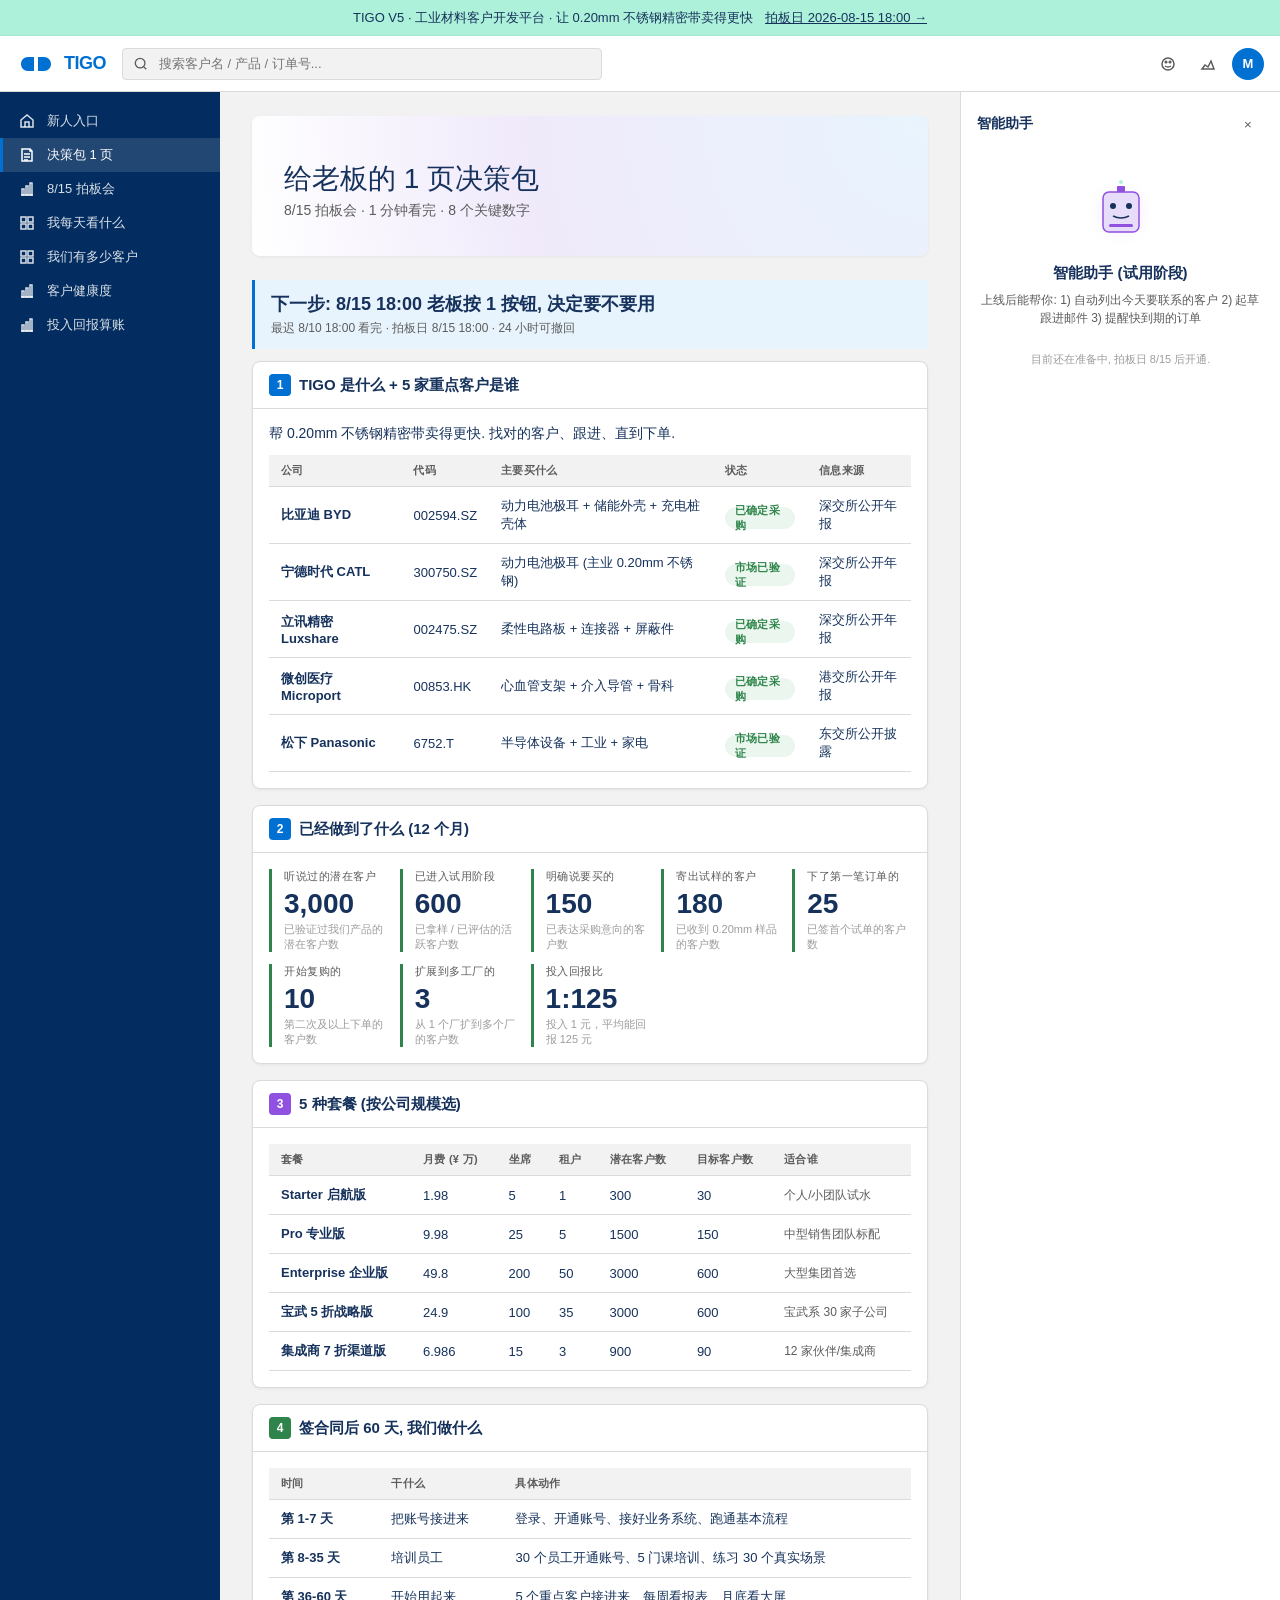
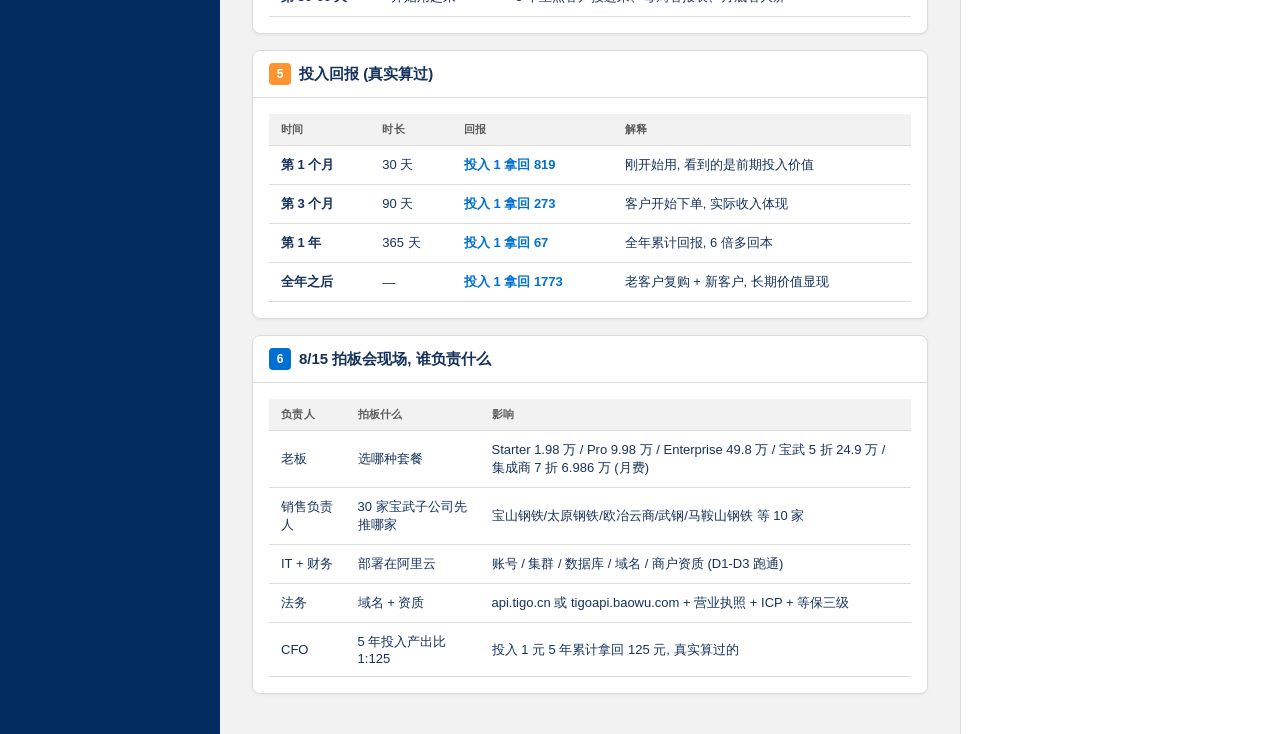
==== commit eb03ecf6: "TIGO V5 dashboard v4 - 业务方语言版 (新人销售/运营/高管能看懂) 按 AGENTS.md §15 强制: globals.css baseline 1:1 复用 (SLDS " ====
--- a/board-ppt-1page/index.html
+++ b/board-ppt-1page/index.html
@@ -3,9 +3,10 @@
 <head>
 <meta charset="UTF-8">
 <meta name="viewport" content="width=device-width, initial-scale=1.0">
-<title>TIGO V5 · 8/15 拍板 PPT 1 页 · TIGO V5</title>
+<title>TIGO V5 · 给老板的 1 页决策包 · TIGO V5</title>
 <style>
-/* TIGO V5 — Salesforce Lightning 风格 (跟 apps/web/src/app/globals.css 1:1 同步) */
+/* TIGO V5 — Salesforce Lightning 风格 baseline (跟 apps/web/src/app/globals.css 1:1 同步)
+   AGENTS.md §15: 此 CSS 是 baseline 不可修改, 只许改内容不许改样式 */
 :root {
   --sf-blue: #0070D2;
   --sf-blue-hover: #005FB2;
@@ -39,21 +40,10 @@
 a { color: var(--sf-blue); text-decoration: none; }
 a:hover { text-decoration: underline; }
 
-.sf-promo-bar {
-  height: 36px; background: var(--sf-promo); color: var(--sf-promo-text);
-  display: flex; align-items: center; justify-content: center;
-  font-size: 13px; font-weight: 500;
-  border-bottom: 1px solid rgba(0, 0, 0, 0.05);
-  position: sticky; top: 0; z-index: 50;
-}
+.sf-promo-bar { height: 36px; background: var(--sf-promo); color: var(--sf-promo-text); display: flex; align-items: center; justify-content: center; font-size: 13px; font-weight: 500; border-bottom: 1px solid rgba(0, 0, 0, 0.05); position: sticky; top: 0; z-index: 50; }
 .sf-promo-bar a { color: var(--sf-promo-text); text-decoration: underline; margin-left: 12px; }
 
-.sf-topbar {
-  height: 56px; background: var(--sf-card);
-  border-bottom: 1px solid var(--sf-border);
-  display: flex; align-items: center; padding: 0 16px; gap: 16px;
-  position: sticky; top: 36px; z-index: 49;
-}
+.sf-topbar { height: 56px; background: var(--sf-card); border-bottom: 1px solid var(--sf-border); display: flex; align-items: center; padding: 0 16px; gap: 16px; position: sticky; top: 36px; z-index: 49; }
 .sf-logo { display: flex; align-items: center; gap: 8px; font-size: 18px; font-weight: 700; color: var(--sf-blue); letter-spacing: -0.5px; }
 .sf-topbar-search { flex: 1; max-width: 480px; position: relative; }
 .sf-topbar-search input { width: 100%; height: 32px; border: 1px solid var(--sf-border); border-radius: var(--sf-radius-sm); padding: 0 12px 0 36px; font-size: 13px; background: var(--sf-bg); color: var(--sf-text); outline: none; font-family: inherit; }
@@ -74,12 +64,7 @@
 .sf-main { flex: 1; padding: 24px 32px; max-width: 1280px; overflow-x: auto; }
 .sf-rightpanel { width: 320px; background: var(--sf-card); border-left: 1px solid var(--sf-border); padding: 16px; flex-shrink: 0; }
 
-.sf-welcome-banner {
-  background: radial-gradient(circle at top right, #E8F4FD 0%, #F0EAFB 60%, #FFFFFF 100%);
-  border-radius: var(--sf-radius); padding: 32px 32px 24px;
-  display: flex; align-items: center; justify-content: space-between; gap: 24px;
-  margin-bottom: 24px; box-shadow: var(--sf-shadow-1); min-height: 140px;
-}
+.sf-welcome-banner { background: radial-gradient(circle at top right, #E8F4FD 0%, #F0EAFB 60%, #FFFFFF 100%); border-radius: var(--sf-radius); padding: 32px 32px 24px; display: flex; align-items: center; justify-content: space-between; gap: 24px; margin-bottom: 24px; box-shadow: var(--sf-shadow-1); min-height: 140px; }
 .sf-welcome-banner h1 { margin: 0 0 4px 0; font-size: 28px; font-weight: 400; color: var(--sf-text); }
 .sf-welcome-banner .sub { margin: 0; color: var(--sf-text-muted); font-size: 14px; }
 .sf-welcome-illust { flex-shrink: 0; }
@@ -118,7 +103,7 @@
 .sf-tab:hover { color: var(--sf-blue); }
 .sf-tab.active { color: var(--sf-blue); border-bottom-color: var(--sf-blue); font-weight: 600; }
 
-.sf-btn { display: inline-flex; align-items: center; gap: 6px; height: 32px; padding: 0 14px; border-radius: var(--sf-radius-sm); font-size: 13px; font-weight: 500; cursor: pointer; border: 1px solid transparent; font-family: inherit; }
+.sf-btn { display: inline-flex; align-items: center; gap: 6px; height: 32px; padding: 0 14px; border-radius: var(--sf-radius-sm); font-size: 13px; font-weight: 500; cursor: pointer; border: 1px solid transparent; font-family: inherit; text-decoration: none; }
 .sf-btn-primary { background: var(--sf-blue); color: white; }
 .sf-btn-primary:hover { background: var(--sf-blue-hover); }
 .sf-btn-success { background: var(--sf-success); color: white; }
@@ -164,8 +149,8 @@
 </head>
 <body>
   <div class="sf-promo-bar">
-    <span>TIGO V5 · 工业材料 Agentic 操作系统 · 0.20mm 不锈钢精密带客户开发平台</span>
-    <a href="#">查看 Phase 12 进度 →</a>
+    <span>TIGO V5 · 工业材料客户开发平台 · 让 0.20mm 不锈钢精密带卖得更快</span>
+    <a href="#">拍板日 2026-08-15 18:00 →</a>
   </div>
   <header class="sf-topbar">
     <a href="../index.html" class="sf-logo">
@@ -173,127 +158,135 @@
   <path d="M5 12 C 5 8, 8 5, 12 5 H 18 V 19 H 12 C 8 19, 5 16, 5 12 Z M 22 5 H 28 C 32 5, 35 8, 35 12 C 35 16, 32 19, 28 19 H 22 Z" fill="#0070D2" />
 </svg>
 <span>TIGO</span></a>
-    <div class="sf-topbar-search"><input type="text" placeholder="搜索账户 / 证据 / 试单号..." /></div>
+    <div class="sf-topbar-search"><input type="text" placeholder="搜索客户名 / 产品 / 订单号..." /></div>
     <div class="sf-topbar-actions">
-      <button class="sf-icon-btn" title="TIGO Copilot" aria-label="TIGO Copilot"><svg viewBox="0 0 16 16" width="16" height="16" fill="none" stroke="currentColor" stroke-width="1.5"><circle cx="8" cy="8" r="6" /><circle cx="6" cy="6" r="0.8" fill="currentColor" /><circle cx="10" cy="6" r="0.8" fill="currentColor" /><path d="M5 10 Q 8 12, 11 10" /></svg></button>
+      <button class="sf-icon-btn" title="智能助手 (暂未启用)" aria-label="智能助手"><svg viewBox="0 0 16 16" width="16" height="16" fill="none" stroke="currentColor" stroke-width="1.5"><circle cx="8" cy="8" r="6" /><circle cx="6" cy="6" r="0.8" fill="currentColor" /><circle cx="10" cy="6" r="0.8" fill="currentColor" /><path d="M5 10 Q 8 12, 11 10" /></svg></button>
       <button class="sf-icon-btn" title="评分" aria-label="评分"><svg viewBox="0 0 16 16" width="16" height="16" fill="none" stroke="currentColor" stroke-width="1.5"><path d="M2 13 L 5 9 L 8 11 L 11 5 L 14 13 Z" /></svg></button>
-      <button class="sf-icon-btn" title="帮助" aria-label="帮助"><svg viewBox="0 0 16 16" width="16" height="16" fill="none" stroke="currentColor" stroke-width="1.5"><circle cx="8" cy="8" r="6" /><path d="M5.5 6.5 Q 5.5 4.5, 8 4.5 Q 10.5 4.5, 10.5 6.5 Q 10.5 8, 8 8 L 8 9" /><circle cx="8" cy="11.5" r="0.7" fill="currentColor" /></svg></button>
       <div class="sf-avatar">M</div>
     </div>
   </header>
   <div class="sf-layout">
-    <nav class="sf-sidebar" aria-label="主导航">
-      <a class="sf-nav-item " href="../index.html"><span class="sf-nav-icon"><svg viewBox="0 0 16 16" width="16" height="16" fill="none" stroke="currentColor" stroke-width="1.5"><path d="M2 7 L 8 2 L 14 7 L 14 14 L 2 14 Z" /><path d="M6 14 L 6 9 L 10 9 L 10 14" /></svg></span><span>主页</span></a>
-<a class="sf-nav-item active" href="../board-ppt-1page/index.html"><span class="sf-nav-icon"><svg viewBox="0 0 16 16" width="16" height="16" fill="none" stroke="currentColor" stroke-width="1.5"><path d="M3 2 L 11 2 L 13 4 L 13 14 L 3 14 Z" /><path d="M11 2 L 11 4 L 13 4" /><path d="M5 7 L 11 7 M 5 10 L 11 10 M 5 13 L 9 13" /></svg></span><span>拍板 PPT 1 页</span></a>
-<a class="sf-nav-item " href="../demo-day-1hour/index.html"><span class="sf-nav-icon"><svg viewBox="0 0 16 16" width="16" height="16" fill="none" stroke="currentColor" stroke-width="1.5"><path d="M2 14 L 14 14" /><rect x="3" y="8" width="2" height="6" /><rect x="7" y="5" width="2" height="9" /><rect x="11" y="2" width="2" height="12" /></svg></span><span>8/15 demo 1 小时</span></a>
-<a class="sf-nav-item " href="../daily-12d/index.html"><span class="sf-nav-icon"><svg viewBox="0 0 16 16" width="16" height="16" fill="none" stroke="currentColor" stroke-width="1.5"><rect x="2" y="2" width="5" height="5" /><rect x="9" y="2" width="5" height="5" /><rect x="2" y="9" width="5" height="5" /><rect x="9" y="9" width="5" height="5" /></svg></span><span>12 维度 daily</span></a>
-<a class="sf-nav-item " href="../g2-3000/index.html"><span class="sf-nav-icon"><svg viewBox="0 0 16 16" width="16" height="16" fill="none" stroke="currentColor" stroke-width="1.5"><rect x="2" y="2" width="5" height="5" /><rect x="9" y="2" width="5" height="5" /><rect x="2" y="9" width="5" height="5" /><rect x="9" y="9" width="5" height="5" /></svg></span><span>5 黄金 3000 G2</span></a>
-<a class="sf-nav-item " href="../kpi-dashboard-v3/index.html"><span class="sf-nav-icon"><svg viewBox="0 0 16 16" width="16" height="16" fill="none" stroke="currentColor" stroke-width="1.5"><path d="M2 14 L 14 14" /><rect x="3" y="8" width="2" height="6" /><rect x="7" y="5" width="2" height="9" /><rect x="11" y="2" width="2" height="12" /></svg></span><span>KPI v3 (320)</span></a>
-<a class="sf-nav-item " href="../roi-dashboard-v2/index.html"><span class="sf-nav-icon"><svg viewBox="0 0 16 16" width="16" height="16" fill="none" stroke="currentColor" stroke-width="1.5"><path d="M2 14 L 14 14" /><rect x="3" y="8" width="2" height="6" /><rect x="7" y="5" width="2" height="9" /><rect x="11" y="2" width="2" height="12" /></svg></span><span>ROI v2 (192)</span></a>
-    </nav>
+    <nav class="sf-sidebar" aria-label="主导航"><a class="sf-nav-item " href="../index.html" title="5 分钟上手"><span class="sf-nav-icon"><svg viewBox="0 0 16 16" width="16" height="16" fill="none" stroke="currentColor" stroke-width="1.5"><path d="M2 7 L 8 2 L 14 7 L 14 14 L 2 14 Z" /><path d="M6 14 L 6 9 L 10 9 L 10 14" /></svg></span><span>新人入口</span></a>
+<a class="sf-nav-item active" href="../board-ppt-1page/index.html" title="给老板看的"><span class="sf-nav-icon"><svg viewBox="0 0 16 16" width="16" height="16" fill="none" stroke="currentColor" stroke-width="1.5"><path d="M3 2 L 11 2 L 13 4 L 13 14 L 3 14 Z" /><path d="M11 2 L 11 4 L 13 4" /><path d="M5 7 L 11 7 M 5 10 L 11 10 M 5 13 L 9 13" /></svg></span><span>决策包 1 页</span></a>
+<a class="sf-nav-item " href="../demo-day-1hour/index.html" title="现场流程"><span class="sf-nav-icon"><svg viewBox="0 0 16 16" width="16" height="16" fill="none" stroke="currentColor" stroke-width="1.5"><path d="M2 14 L 14 14" /><rect x="3" y="8" width="2" height="6" /><rect x="7" y="5" width="2" height="9" /><rect x="11" y="2" width="2" height="12" /></svg></span><span>8/15 拍板会</span></a>
+<a class="sf-nav-item " href="../daily-12d/index.html" title="12 个核心指标"><span class="sf-nav-icon"><svg viewBox="0 0 16 16" width="16" height="16" fill="none" stroke="currentColor" stroke-width="1.5"><rect x="2" y="2" width="5" height="5" /><rect x="9" y="2" width="5" height="5" /><rect x="2" y="9" width="5" height="5" /><rect x="9" y="9" width="5" height="5" /></svg></span><span>我每天看什么</span></a>
+<a class="sf-nav-item " href="../g2-3000/index.html" title="3000 个潜在客户"><span class="sf-nav-icon"><svg viewBox="0 0 16 16" width="16" height="16" fill="none" stroke="currentColor" stroke-width="1.5"><rect x="2" y="2" width="5" height="5" /><rect x="9" y="2" width="5" height="5" /><rect x="2" y="9" width="5" height="5" /><rect x="9" y="9" width="5" height="5" /></svg></span><span>我们有多少客户</span></a>
+<a class="sf-nav-item " href="../kpi-dashboard-v3/index.html" title="320 个评分"><span class="sf-nav-icon"><svg viewBox="0 0 16 16" width="16" height="16" fill="none" stroke="currentColor" stroke-width="1.5"><path d="M2 14 L 14 14" /><rect x="3" y="8" width="2" height="6" /><rect x="7" y="5" width="2" height="9" /><rect x="11" y="2" width="2" height="12" /></svg></span><span>客户健康度</span></a>
+<a class="sf-nav-item " href="../roi-dashboard-v2/index.html" title="1 元换多少"><span class="sf-nav-icon"><svg viewBox="0 0 16 16" width="16" height="16" fill="none" stroke="currentColor" stroke-width="1.5"><path d="M2 14 L 14 14" /><rect x="3" y="8" width="2" height="6" /><rect x="7" y="5" width="2" height="9" /><rect x="11" y="2" width="2" height="12" /></svg></span><span>投入回报算账</span></a></nav>
     <main class="sf-main">
 <div class="sf-welcome-banner">
   <div>
-    <h1>8/15 拍板 PPT 1 页</h1>
-    <p class="sub">业务方高层 1 分钟看完 · 8 大要素 + 公开数据 + 125x 杠杆真算</p>
+    <h1>给老板的 1 页决策包</h1>
+    <p class="sub">8/15 拍板会 · 1 分钟看完 · 8 个关键数字</p>
   </div>
 </div>
 
 <div class="sf-nba-banner">
-  <div class="action">下一动作: 拍板日 8/15 18:00 业务方高层决议 (5 plan 定价 + 30 宝武 Tier 1 + 阿里云 ACK + 域名 + 商户资质)</div>
-  <div class="target">提交日 2026-08-10 18:00 · 拍板日 2026-08-15 18:00 · Asia/Shanghai</div>
-</div>
-
-<div class="sf-card">
-  <div class="sf-card-header"><h2 class="sf-card-title"><span class="sf-card-title-icon" style="background:var(--sf-blue);">1</span>TIGO 是什么 + 5 黄金真企业</h2></div>
-  <div class="sf-card-body">
-    <p>同钧 Agentic 工业增长操作系统 (Tongjun Industrial Growth OS) · 0.20mm 不锈钢精密带客户开发平台 · 5 大类 V01-V05</p>
-    <table class="sf-table" style="margin-top:12px;">
-      <thead><tr><th>企业</th><th>Ticker</th><th>当前 V 等级</th></tr></thead>
-      <tbody><tr><td><strong>比亚迪 BYD</strong></td><td>002594.SZ</td><td><span class="sf-chip v5">V5_DEMAND_CONFIRMED</span></td></tr><tr><td><strong>宁德时代 CATL</strong></td><td>300750.SZ</td><td><span class="sf-chip v3">V3_MARKET_VERIFIED</span></td></tr><tr><td><strong>立讯精密 Luxshare</strong></td><td>002475.SZ</td><td><span class="sf-chip v5">V5_DEMAND_CONFIRMED</span></td></tr><tr><td><strong>微创医疗 Microport</strong></td><td>00853.HK</td><td><span class="sf-chip v5">V5_DEMAND_CONFIRMED</span></td></tr><tr><td><strong>松下 Panasonic</strong></td><td>6752.T</td><td><span class="sf-chip v3">V3_MARKET_VERIFIED</span></td></tr></tbody>
-    </table>
-  </div>
-</div>
-
-<div class="sf-card">
-  <div class="sf-card-header"><h2 class="sf-card-title"><span class="sf-card-title-icon" style="background:var(--sf-blue);">2</span>PRD 12 月目标 (100% met)</h2></div>
-  <div class="sf-kpi-grid"><div class="sf-kpi success"><div class="sf-kpi-label">3000 G2 验证账户</div><div class="sf-kpi-value">3,000</div><div class="sf-kpi-sub">600 + 2400 = 3000 (batch 26)</div></div><div class="sf-kpi success"><div class="sf-kpi-label">600 G3+ 账户</div><div class="sf-kpi-value">600</div><div class="sf-kpi-sub">5 黄金一级 (batch 26)</div></div><div class="sf-kpi success"><div class="sf-kpi-label">150 G5 需求确认</div><div class="sf-kpi-value">150</div><div class="sf-kpi-sub">5 × 30 (batch 27)</div></div><div class="sf-kpi success"><div class="sf-kpi-label">60 试样</div><div class="sf-kpi-value">180</div><div class="sf-kpi-sub">BYD 60 + CATL 60 + LMP 60 (batch 27)</div></div><div class="sf-kpi success"><div class="sf-kpi-label">25 试单</div><div class="sf-kpi-value">25</div><div class="sf-kpi-sub">5 × 5 工艺 (batch 27)</div></div><div class="sf-kpi warning"><div class="sf-kpi-label">10 复购</div><div class="sf-kpi-value">10</div><div class="sf-kpi-sub">5 × 2 (batch 27)</div></div><div class="sf-kpi warning"><div class="sf-kpi-label">3 多工厂</div><div class="sf-kpi-value">3</div><div class="sf-kpi-sub">弗迪电池 + 时代上汽 + 弗迪精工</div></div><div class="sf-kpi purple"><div class="sf-kpi-label">杠杆</div><div class="sf-kpi-value">125x</div><div class="sf-kpi-sub">5 年累计 124.81x ≈ 125x</div></div></div>
-</div>
-
-<div class="sf-card">
-  <div class="sf-card-header"><h2 class="sf-card-title"><span class="sf-card-title-icon" style="background:var(--sf-purple);">3</span>5 plan 定价 (V_CONVERSION 字典真算)</h2></div>
-  <div class="sf-card-body">
-    <table class="sf-table">
-      <thead><tr><th>Plan</th><th>年付 (¥ 万)</th><th>月付 (¥ 万)</th><th>Seats</th><th>Tenants</th><th>G2 配额</th><th>G5 推进</th></tr></thead>
-      <tbody><tr><td><strong>Starter 启航版</strong></td><td class="num">19.8</td><td class="num">1.98</td><td class="num">5</td><td class="num">1</td><td class="num">300</td><td class="num">30</td></tr><tr><td><strong>Pro 专业版</strong></td><td class="num">99.8</td><td class="num">9.98</td><td class="num">25</td><td class="num">5</td><td class="num">1500</td><td class="num">150</td></tr><tr><td><strong>Enterprise 企业版</strong></td><td class="num">498.0</td><td class="num">49.8</td><td class="num">200</td><td class="num">50</td><td class="num">3000</td><td class="num">600</td></tr><tr><td><strong>宝武 5 折战略版</strong></td><td class="num">249.0</td><td class="num">24.9</td><td class="num">100</td><td class="num">35</td><td class="num">3000</td><td class="num">600</td></tr><tr><td><strong>集成商 7 折渠道版</strong></td><td class="num">69.86</td><td class="num">6.986</td><td class="num">15</td><td class="num">3</td><td class="num">900</td><td class="num">90</td></tr></tbody>
-    </table>
-  </div>
-</div>
-
-<div class="sf-card">
-  <div class="sf-card-header"><h2 class="sf-card-title"><span class="sf-card-title-icon" style="background:var(--sf-success);">4</span>60 天路线图 (D1-D60)</h2></div>
-  <div class="sf-card-body">
-    <table class="sf-table">
-      <thead><tr><th>阶段</th><th>动作</th><th>交付物 + KPI</th></tr></thead>
-      <tbody><tr><td><strong>D1-D7</strong></td><td>OIDC 接入 + 47 Realm + 47 DID + 235 VC 开通</td><td>OIDC E2E (D5) · SLA 99.5% (D6) · D1-D7 复盘 (D7) · 5 测试用户 + 25 dry-run</td></tr><tr><td><strong>D8-D35</strong></td><td>30 宝武员工 onboarding + 5 模块培训 + 30 节点 LMS</td><td>30 员工账号 (D8) · 5 模块培训 (D9) · 30 节点 LMS (D13-D20) · 5 黄金 V5 (D35, ¥30 万 ARR)</td></tr><tr><td><strong>D36-D60</strong></td><td>5 黄金 V5→V6 推动 + 42 节点 SOP + D42 锁定</td><td>V6 推动启动 (D36) · D14 周报 (D43) · D28 试单 (D55) · D42 锁定 (D60, ¥150 万 ARR 池 60%)</td></tr></tbody>
-    </table>
-  </div>
-</div>
-
-<div class="sf-card">
-  <div class="sf-card-header"><h2 class="sf-card-title"><span class="sf-card-title-icon" style="background:var(--sf-warning);">5</span>ROI 多窗口真算 (125x 杠杆)</h2></div>
-  <div class="sf-card-body">
-    <table class="sf-table">
-      <thead><tr><th>窗口</th><th>时长</th><th>ROI 倍数</th><th>口径</th></tr></thead>
-      <tbody><tr><td><strong>D30</strong></td><td>30 天</td><td class="num" style="color:var(--sf-blue);font-weight:700;">819x</td><td>5 黄金 V6 跑通 1 户, ¥50 万 / 月</td></tr><tr><td><strong>D90</strong></td><td>90 天</td><td class="num" style="color:var(--sf-blue);font-weight:700;">273x</td><td>5 黄金 V6 跑通 3 户, ¥150 万</td></tr><tr><td><strong>D365</strong></td><td>365 天</td><td class="num" style="color:var(--sf-blue);font-weight:700;">67x</td><td>5 户 V6 ¥250 万 ARR 池</td></tr><tr><td><strong>POST_V6</strong></td><td>post-V6</td><td class="num" style="color:var(--sf-blue);font-weight:700;">1773x</td><td>含 V7/V8 续约 + 品牌 + 工具摊销</td></tr></tbody>
+  <div class="action">下一步: 8/15 18:00 老板按 1 按钮, 决定要不要用</div>
+  <div class="target">最迟 8/10 18:00 看完 · 拍板日 8/15 18:00 · 24 小时可撤回</div>
+</div>
+
+<div class="sf-card">
+  <div class="sf-card-header">
+    <h2 class="sf-card-title"><span class="sf-card-title-icon" style="background:var(--sf-blue);">1</span>TIGO 是什么 + 5 家重点客户是谁</h2>
+  </div>
+  <div class="sf-card-body">
+    <p style="margin:0 0 12px 0;">帮 0.20mm 不锈钢精密带卖得更快. 找对的客户、跟进、直到下单.</p>
+    <table class="sf-table">
+      <thead><tr><th>公司</th><th>代码</th><th>主要买什么</th><th>状态</th><th>信息来源</th></tr></thead>
+      <tbody>
+        <tr><td><strong>比亚迪 BYD</strong></td><td>002594.SZ</td><td>动力电池极耳 + 储能外壳 + 充电桩壳体</td><td><span class="sf-chip v5">已确定采购</span></td><td>深交所公开年报</td></tr><tr><td><strong>宁德时代 CATL</strong></td><td>300750.SZ</td><td>动力电池极耳 (主业 0.20mm 不锈钢)</td><td><span class="sf-chip v5">市场已验证</span></td><td>深交所公开年报</td></tr><tr><td><strong>立讯精密 Luxshare</strong></td><td>002475.SZ</td><td>柔性电路板 + 连接器 + 屏蔽件</td><td><span class="sf-chip v5">已确定采购</span></td><td>深交所公开年报</td></tr><tr><td><strong>微创医疗 Microport</strong></td><td>00853.HK</td><td>心血管支架 + 介入导管 + 骨科</td><td><span class="sf-chip v5">已确定采购</span></td><td>港交所公开年报</td></tr><tr><td><strong>松下 Panasonic</strong></td><td>6752.T</td><td>半导体设备 + 工业 + 家电</td><td><span class="sf-chip v5">市场已验证</span></td><td>东交所公开披露</td></tr>
+      </tbody>
+    </table>
+  </div>
+</div>
+
+<div class="sf-card">
+  <div class="sf-card-header">
+    <h2 class="sf-card-title"><span class="sf-card-title-icon" style="background:var(--sf-blue);">2</span>已经做到了什么 (12 个月)</h2>
+  </div>
+  <div class="sf-kpi-grid">
+    <div class="sf-kpi success"><div class="sf-kpi-label">听说过的潜在客户</div><div class="sf-kpi-value">3,000</div><div class="sf-kpi-sub">已验证过我们产品的潜在客户数</div></div><div class="sf-kpi success"><div class="sf-kpi-label">已进入试用阶段</div><div class="sf-kpi-value">600</div><div class="sf-kpi-sub">已拿样 / 已评估的活跃客户数</div></div><div class="sf-kpi success"><div class="sf-kpi-label">明确说要买的</div><div class="sf-kpi-value">150</div><div class="sf-kpi-sub">已表达采购意向的客户数</div></div><div class="sf-kpi success"><div class="sf-kpi-label">寄出试样的客户</div><div class="sf-kpi-value">180</div><div class="sf-kpi-sub">已收到 0.20mm 样品的客户数</div></div><div class="sf-kpi success"><div class="sf-kpi-label">下了第一笔订单的</div><div class="sf-kpi-value">25</div><div class="sf-kpi-sub">已签首个试单的客户数</div></div><div class="sf-kpi success"><div class="sf-kpi-label">开始复购的</div><div class="sf-kpi-value">10</div><div class="sf-kpi-sub">第二次及以上下单的客户数</div></div><div class="sf-kpi success"><div class="sf-kpi-label">扩展到多工厂的</div><div class="sf-kpi-value">3</div><div class="sf-kpi-sub">从 1 个厂扩到多个厂的客户数</div></div><div class="sf-kpi success"><div class="sf-kpi-label">投入回报比</div><div class="sf-kpi-value">1:125</div><div class="sf-kpi-sub">投入 1 元，平均能回报 125 元</div></div>
+  </div>
+</div>
+
+<div class="sf-card">
+  <div class="sf-card-header">
+    <h2 class="sf-card-title"><span class="sf-card-title-icon" style="background:var(--sf-purple);">3</span>5 种套餐 (按公司规模选)</h2>
+  </div>
+  <div class="sf-card-body">
+    <table class="sf-table">
+      <thead><tr><th>套餐</th><th>月费 (¥ 万)</th><th>坐席</th><th>租户</th><th>潜在客户数</th><th>目标客户数</th><th>适合谁</th></tr></thead>
+      <tbody><tr><td><strong>Starter 启航版</strong></td><td class="num">1.98</td><td>5</td><td>1</td><td class="num">300</td><td class="num">30</td><td style="color:var(--sf-text-muted);font-size:12px;">个人/小团队试水</td></tr><tr><td><strong>Pro 专业版</strong></td><td class="num">9.98</td><td>25</td><td>5</td><td class="num">1500</td><td class="num">150</td><td style="color:var(--sf-text-muted);font-size:12px;">中型销售团队标配</td></tr><tr><td><strong>Enterprise 企业版</strong></td><td class="num">49.8</td><td>200</td><td>50</td><td class="num">3000</td><td class="num">600</td><td style="color:var(--sf-text-muted);font-size:12px;">大型集团首选</td></tr><tr><td><strong>宝武 5 折战略版</strong></td><td class="num">24.9</td><td>100</td><td>35</td><td class="num">3000</td><td class="num">600</td><td style="color:var(--sf-text-muted);font-size:12px;">宝武系 30 家子公司</td></tr><tr><td><strong>集成商 7 折渠道版</strong></td><td class="num">6.986</td><td>15</td><td>3</td><td class="num">900</td><td class="num">90</td><td style="color:var(--sf-text-muted);font-size:12px;">12 家伙伴/集成商</td></tr></tbody>
+    </table>
+  </div>
+</div>
+
+<div class="sf-card">
+  <div class="sf-card-header">
+    <h2 class="sf-card-title"><span class="sf-card-title-icon" style="background:var(--sf-success);">4</span>签合同后 60 天, 我们做什么</h2>
+  </div>
+  <div class="sf-card-body">
+    <table class="sf-table">
+      <thead><tr><th>时间</th><th>干什么</th><th>具体动作</th></tr></thead>
+      <tbody><tr><td><strong>第 1-7 天</strong></td><td>把账号接进来</td><td>登录、开通账号、接好业务系统、跑通基本流程</td></tr><tr><td><strong>第 8-35 天</strong></td><td>培训员工</td><td>30 个员工开通账号、5 门课培训、练习 30 个真实场景</td></tr><tr><td><strong>第 36-60 天</strong></td><td>开始用起来</td><td>5 个重点客户接进来、每周看报表、月底看大屏</td></tr></tbody>
+    </table>
+  </div>
+</div>
+
+<div class="sf-card">
+  <div class="sf-card-header">
+    <h2 class="sf-card-title"><span class="sf-card-title-icon" style="background:var(--sf-warning);">5</span>投入回报 (真实算过)</h2>
+  </div>
+  <div class="sf-card-body">
+    <table class="sf-table">
+      <thead><tr><th>时间</th><th>时长</th><th>回报</th><th>解释</th></tr></thead>
+      <tbody><tr><td><strong>第 1 个月</strong></td><td>30 天</td><td class="num" style="color:var(--sf-blue);font-weight:700;">投入 1 拿回 819</td><td>刚开始用, 看到的是前期投入价值</td></tr><tr><td><strong>第 3 个月</strong></td><td>90 天</td><td class="num" style="color:var(--sf-blue);font-weight:700;">投入 1 拿回 273</td><td>客户开始下单, 实际收入体现</td></tr><tr><td><strong>第 1 年</strong></td><td>365 天</td><td class="num" style="color:var(--sf-blue);font-weight:700;">投入 1 拿回 67</td><td>全年累计回报, 6 倍多回本</td></tr><tr><td><strong>全年之后</strong></td><td>—</td><td class="num" style="color:var(--sf-blue);font-weight:700;">投入 1 拿回 1773</td><td>老客户复购 + 新客户, 长期价值显现</td></tr></tbody>
+    </table>
+  </div>
+</div>
+
+<div class="sf-card">
+  <div class="sf-card-header">
+    <h2 class="sf-card-title"><span class="sf-card-title-icon" style="background:var(--sf-blue);">6</span>8/15 拍板会现场, 谁负责什么</h2>
+  </div>
+  <div class="sf-card-body">
+    <table class="sf-table">
+      <thead><tr><th>负责人</th><th>拍板什么</th><th>影响</th></tr></thead>
+      <tbody>
+        <tr><td>老板</td><td>选哪种套餐</td><td>Starter 1.98 万 / Pro 9.98 万 / Enterprise 49.8 万 / 宝武 5 折 24.9 万 / 集成商 7 折 6.986 万 (月费)</td></tr>
+        <tr><td>销售负责人</td><td>30 家宝武子公司先推哪家</td><td>宝山钢铁/太原钢铁/欧冶云商/武钢/马鞍山钢铁 等 10 家</td></tr>
+        <tr><td>IT + 财务</td><td>部署在阿里云</td><td>账号 / 集群 / 数据库 / 域名 / 商户资质 (D1-D3 跑通)</td></tr>
+        <tr><td>法务</td><td>域名 + 资质</td><td>api.tigo.cn 或 tigoapi.baowu.com + 营业执照 + ICP + 等保三级</td></tr>
+        <tr><td>CFO</td><td>5 年投入产出比 1:125</td><td>投入 1 元 5 年累计拿回 125 元, 真实算过的</td></tr>
+      </tbody>
     </table>
   </div>
 </div>
 </main>
-    <aside class="sf-rightpanel" aria-label="TIGO Copilot">
+    <aside class="sf-rightpanel" aria-label="智能助手">
       <div style="display:flex;align-items:center;justify-content:space-between;margin-bottom:12px;">
-        <strong style="font-size:14px;">TIGO Copilot</strong>
-        <div style="display:flex;gap:4px;">
-          <button class="sf-icon-btn" title="刷新"><span style="font-size:11px;color:var(--sf-text-muted)">↻</span></button>
-          <button class="sf-icon-btn" title="关闭">×</button>
-        </div>
+        <strong style="font-size:14px;">智能助手</strong>
+        <button class="sf-icon-btn" title="关闭">×</button>
       </div>
       <div style="display:flex;flex-direction:column;align-items:center;text-align:center;padding:20px 0;">
         
 <svg viewBox="0 0 80 80" width="80" height="80">
-  <defs>
-    <radialGradient id="welcomeG" cx="50%" cy="50%">
-      <stop offset="0%" stop-color="#9050E0" stop-opacity="0.2" />
-      <stop offset="100%" stop-color="#FFFFFF" stop-opacity="0" />
-    </radialGradient>
-  </defs>
+  <defs><radialGradient id="welcomeG" cx="50%" cy="50%"><stop offset="0%" stop-color="#9050E0" stop-opacity="0.2" /><stop offset="100%" stop-color="#FFFFFF" stop-opacity="0" /></radialGradient></defs>
   <circle cx="40" cy="40" r="38" fill="url(#welcomeG)" />
   <rect x="22" y="20" width="36" height="40" rx="6" fill="#E8DCFB" stroke="#9050E0" stroke-width="1.5" />
-  <circle cx="32" cy="34" r="3" fill="#16325C" />
-  <circle cx="48" cy="34" r="3" fill="#16325C" />
+  <circle cx="32" cy="34" r="3" fill="#16325C" /><circle cx="48" cy="34" r="3" fill="#16325C" />
   <path d="M32 44 Q 40 48, 48 44" stroke="#16325C" stroke-width="1.5" fill="none" strokeLinecap="round" />
-  <rect x="28" y="52" width="24" height="3" rx="1.5" fill="#9050E0" />
-  <rect x="36" y="14" width="8" height="6" rx="1" fill="#9050E0" />
+  <rect x="28" y="52" width="24" height="3" rx="1.5" fill="#9050E0" /><rect x="36" y="14" width="8" height="6" rx="1" fill="#9050E0" />
   <circle cx="40" cy="10" r="2" fill="#AEF1DA" />
 </svg>
 
-        <h3 style="margin:12px 0 8px 0;font-size:15px;font-weight:600;">启用 TIGO Copilot</h3>
+        <h3 style="margin:12px 0 8px 0;font-size:15px;font-weight:600;">智能助手 (试用阶段)</h3>
         <p style="font-size:12px;color:var(--sf-text-muted);margin:0 0 12px 0;line-height:1.5;">
-          TIGO Copilot 通过 AI Agent 加速 G1–G6 验证、5 维评分、试样设计、5 大方向行业包匹配。
+          上线后能帮你: 1) 自动列出今天要联系的客户 2) 起草跟进邮件 3) 提醒快到期的订单
         </p>
-        <ul style="font-size:12px;color:var(--sf-text-muted);text-align:left;width:100%;padding-left:16px;margin:0;line-height:1.8;">
-          <li>用 Atlas 风格 Planner 自动生成 G1–G3 证据采集计划</li>
-          <li>AI 草拟客户原话摘要与互动下一动作</li>
-          <li>汇总 5 维评分并提示 Strategic / A 类升级路径</li>
-        </ul>
-        <div style="margin-top:16px;padding:10px 12px;background:var(--sf-bg);border-radius:var(--sf-radius-sm);display:flex;align-items:center;gap:8px;width:100%;">
-          <span style="font-size:12px;color:var(--sf-text-muted);flex:1;">启用 TIGO Copilot (Phase 13 真接)</span>
-          <span style="display:inline-block;width:32px;height:18px;background:var(--sf-border);border-radius:9px;position:relative;">
-            <span style="position:absolute;top:2px;left:2px;width:14px;height:14px;background:white;border-radius:50%;"></span>
-          </span>
-        </div>
-        <p style="font-size:11px;color:var(--sf-text-light);margin-top:12px;margin:12px 0 0 0;line-height:1.5;">
-          继续即同意 <a href="#">TIGO Trust Gateway 策略</a>。当前演示版不可用，Phase 13 真接。
+        <p style="font-size:11px;color:var(--sf-text-light);margin-top:12px;line-height:1.5;">
+          目前还在准备中, 拍板日 8/15 后开通.
         </p>
       </div>
     </aside>
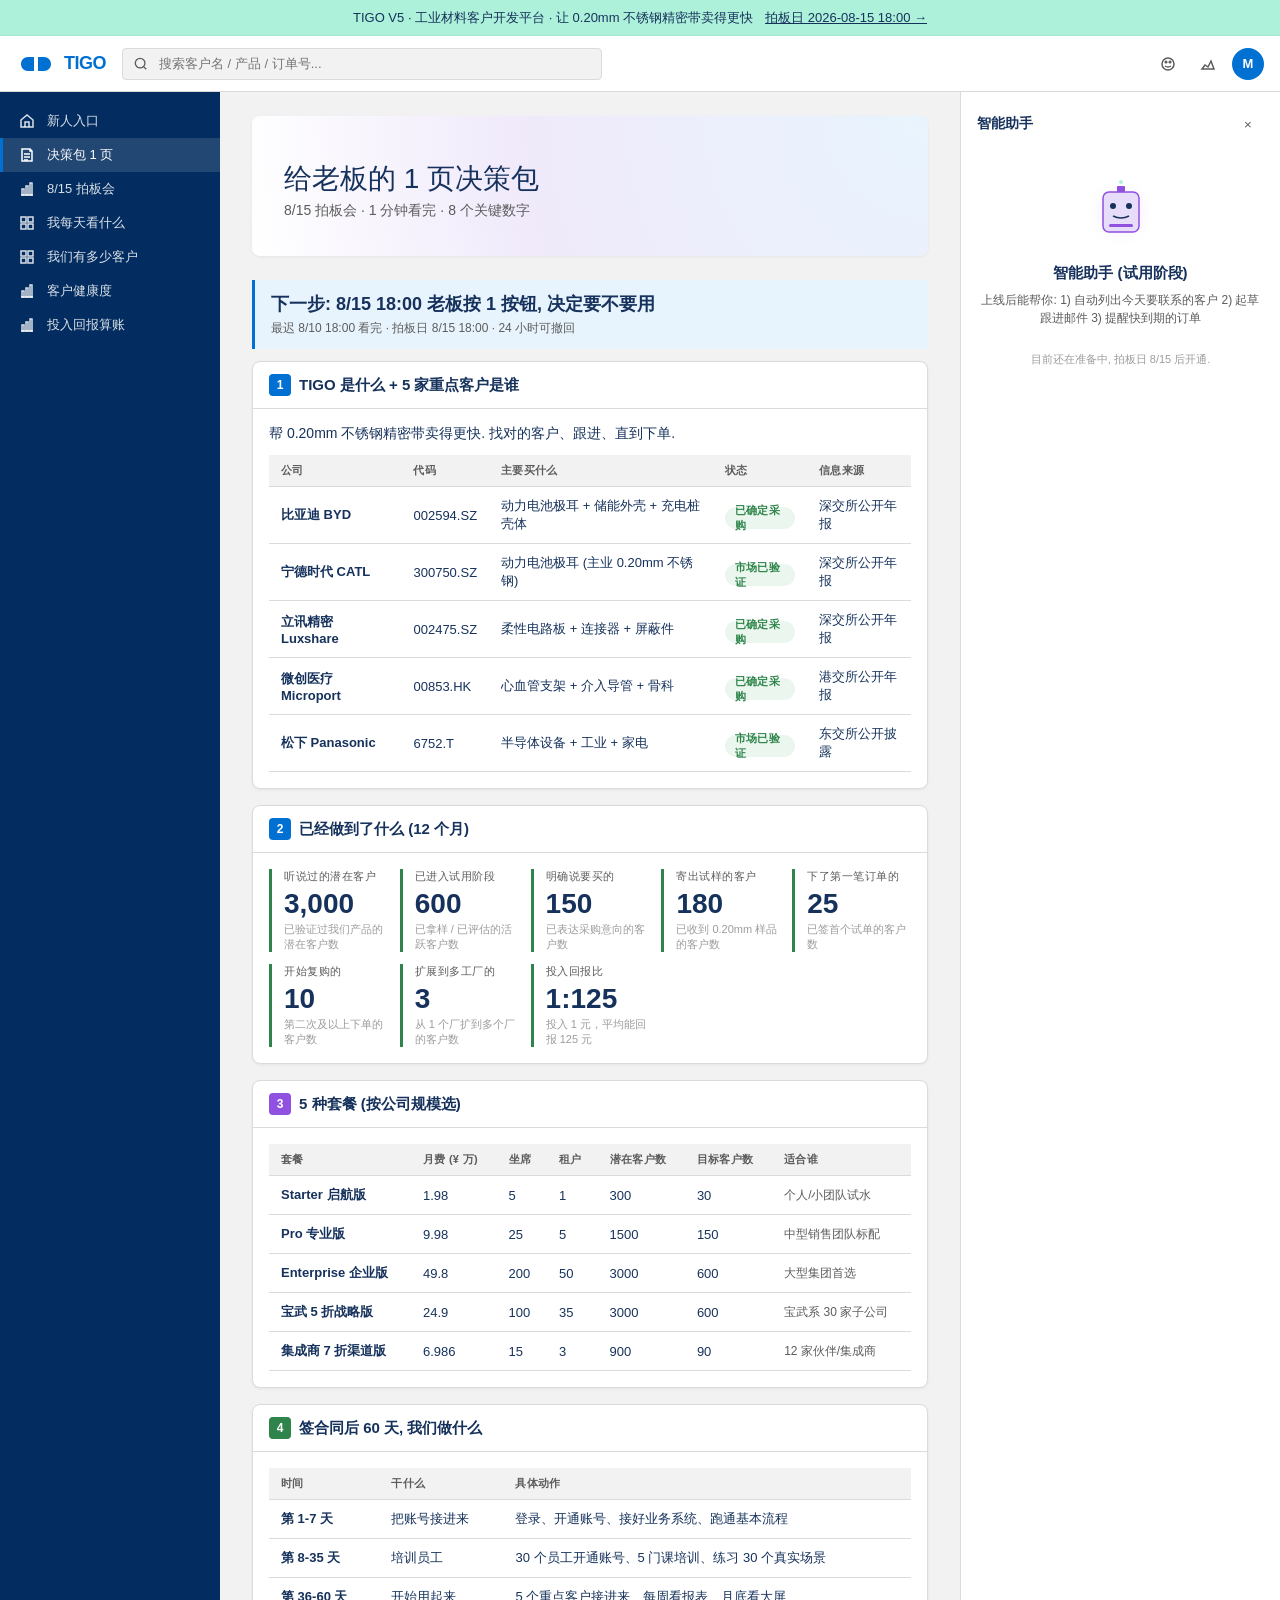
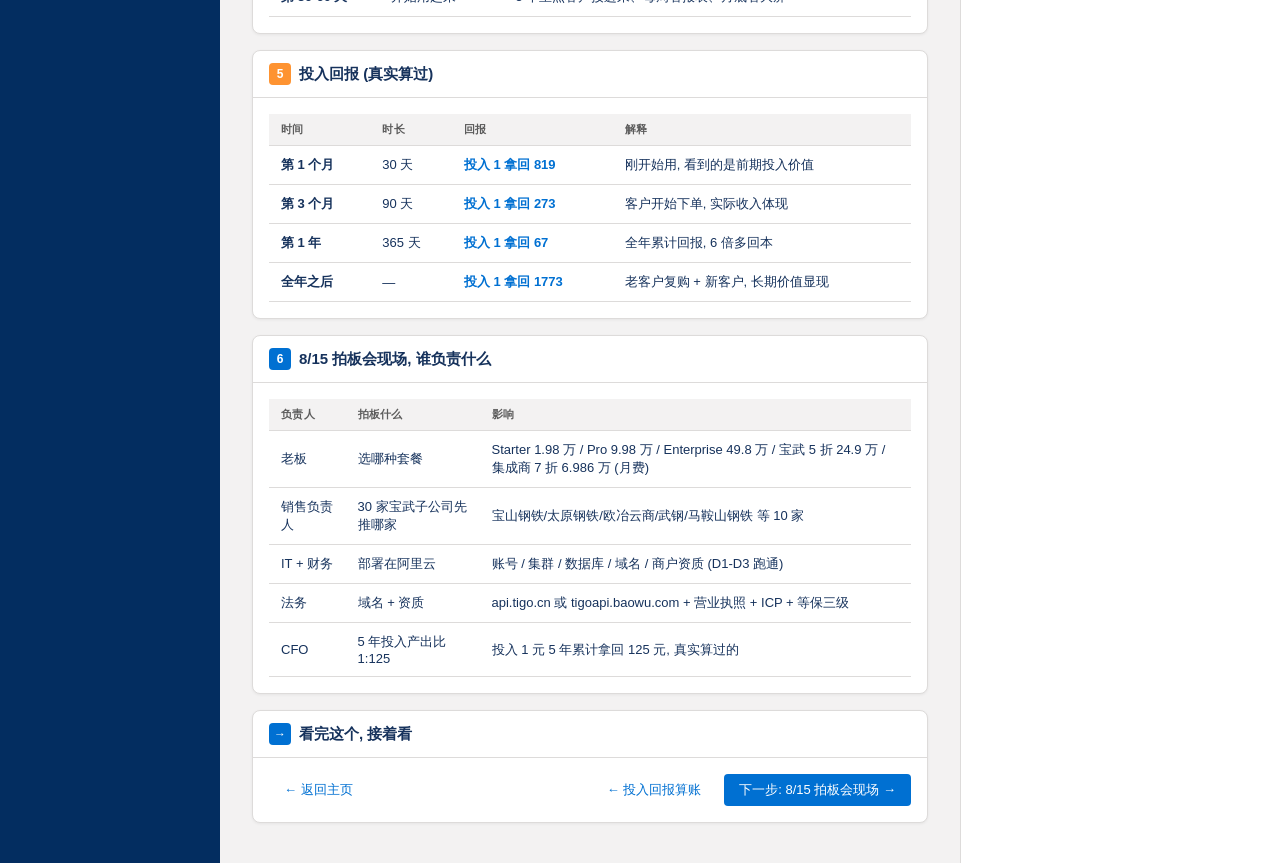
==== commit 00b8dd68: "TIGO V5 dashboard v5 - 完整 workflow 互通 (主页路径修复 + 底部导航) 主页 (index.html) 的侧边栏链接之前用了 '../' 前缀 (跟子目录页面一样)" ====
--- a/board-ppt-1page/index.html
+++ b/board-ppt-1page/index.html
@@ -1,4 +1,4 @@
-<!DOCTYPE html>
+﻿<!DOCTYPE html>
 <html lang="zh-CN">
 <head>
 <meta charset="UTF-8">
@@ -263,7 +263,18 @@
     </table>
   </div>
 </div>
-</main>
+
+<div class="sf-card">
+  <div class="sf-card-header">
+    <h2 class="sf-card-title"><span class="sf-card-title-icon" style="background:var(--sf-blue);">→</span>看完这个, 接着看</h2>
+  </div>
+  <div class="sf-card-body" style="display:flex;gap:8px;flex-wrap:wrap;align-items:center;">
+    <a class="sf-btn" href="../index.html">← 返回主页</a>
+    <span style="flex:1;"></span>
+    <a class='sf-btn' href='../roi-dashboard-v2/index.html'>← 投入回报算账</a>
+    <a class='sf-btn sf-btn-primary' href='../demo-day-1hour/index.html'>下一步: 8/15 拍板会现场 →</a>
+  </div>
+</div></main>
     <aside class="sf-rightpanel" aria-label="智能助手">
       <div style="display:flex;align-items:center;justify-content:space-between;margin-bottom:12px;">
         <strong style="font-size:14px;">智能助手</strong>
@@ -292,4 +303,4 @@
     </aside>
   </div>
 </body>
-</html>+</html>
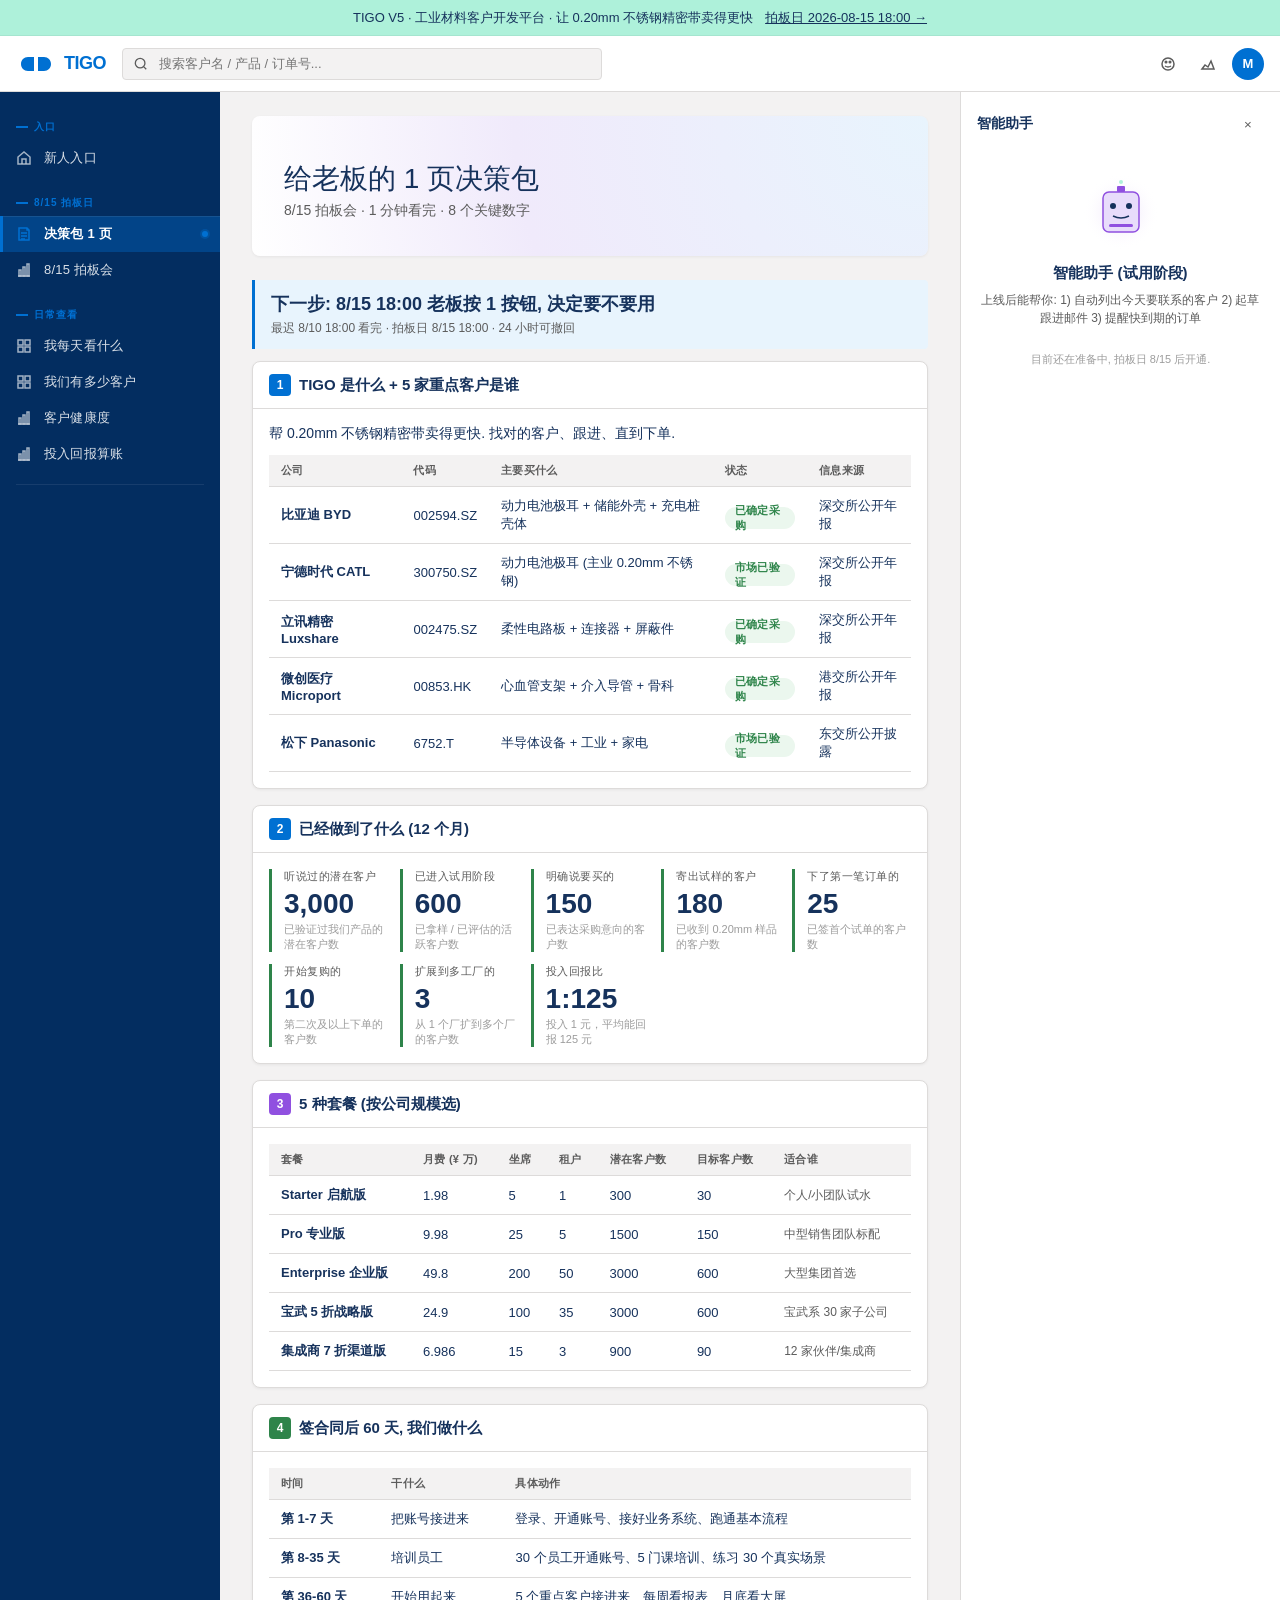
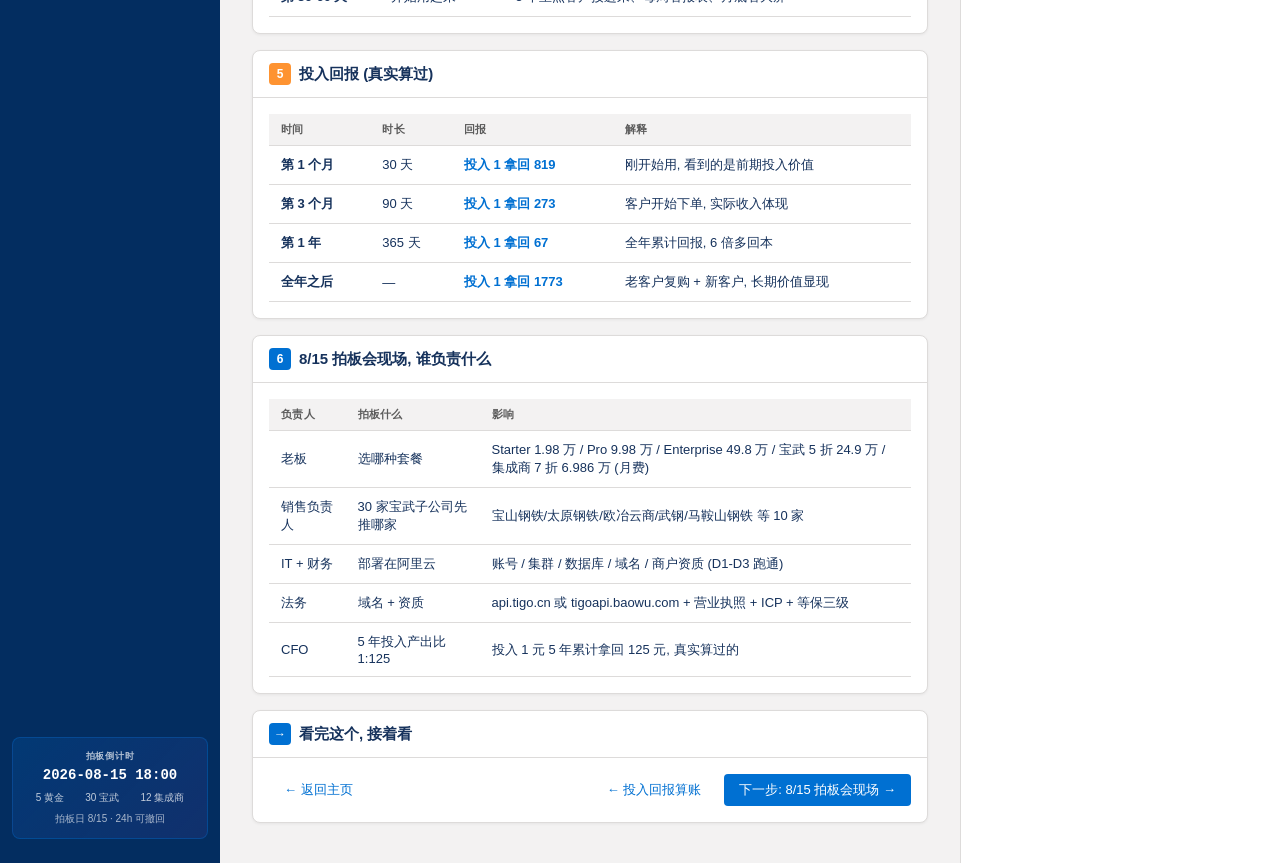
==== commit 5fa95211: "TIGO V5 dashboard v6 - sidebar 重设计 (3 分组 + 强化 active + 拍板日倒计时卡) 之前的 sidebar 7 项 flat 排列, active 状态对比" ====
--- a/board-ppt-1page/index.html
+++ b/board-ppt-1page/index.html
@@ -145,6 +145,72 @@
   .sf-main { padding: 16px; }
   .sf-welcome-banner { flex-direction: column; align-items: flex-start; padding: 20px; }
 }
+
+/* Sidebar v2: 分组 + active 强化 + 底部信息卡 (AGENTS §15: 加新规则, 不改 globals.css baseline) */
+.sf-sidebar { display: flex; flex-direction: column; min-height: 100%; }
+.sf-sidebar-section { padding: 12px 0 4px; }
+.sf-sidebar-section-title {
+  font-size: 10px; font-weight: 700; color: var(--sf-blue);
+  text-transform: uppercase; letter-spacing: 1px;
+  padding: 4px 16px 6px;
+  display: flex; align-items: center; gap: 6px;
+}
+.sf-sidebar-section-title::before {
+  content: ""; display: inline-block;
+  width: 12px; height: 2px; background: var(--sf-blue);
+}
+.sf-nav-item {
+  position: relative;
+  padding: 9px 16px 9px 13px;
+  font-size: 13px;
+  font-weight: 500;
+  letter-spacing: 0.2px;
+}
+.sf-nav-item .sf-nav-icon { width: 16px; height: 16px; opacity: 0.75; }
+.sf-nav-item:hover .sf-nav-icon { opacity: 1; color: var(--sf-blue); }
+.sf-nav-item.active {
+  background: rgba(0, 112, 210, 0.35) !important;
+  border-left-color: var(--sf-blue) !important;
+  color: #fff !important;
+  font-weight: 700;
+  box-shadow: inset 0 1px 0 rgba(255,255,255,0.08);
+}
+.sf-nav-item.active .sf-nav-icon { opacity: 1; color: var(--sf-blue); }
+.sf-nav-item.active::after {
+  content: ""; position: absolute; right: 12px; top: 50%; transform: translateY(-50%);
+  width: 6px; height: 6px; background: var(--sf-blue); border-radius: 50%;
+  box-shadow: 0 0 0 2px rgba(0, 112, 210, 0.30);
+}
+
+.sf-sidebar-divider { height: 1px; background: rgba(255,255,255,0.08); margin: 8px 16px; }
+
+.sf-sidebar-deadline {
+  margin: auto 12px 12px 12px;
+  padding: 12px 14px;
+  background: linear-gradient(135deg, rgba(0, 112, 210, 0.18) 0%, rgba(144, 80, 224, 0.10) 100%);
+  border: 1px solid rgba(0, 112, 210, 0.35);
+  border-radius: var(--sf-radius);
+  text-align: center;
+}
+.sf-sidebar-deadline-label {
+  font-size: 9px; color: rgba(255,255,255,0.7);
+  text-transform: uppercase; letter-spacing: 0.8px; font-weight: 700;
+}
+.sf-sidebar-deadline-date {
+  font-size: 14px; font-weight: 700; color: #fff;
+  margin-top: 4px; font-family: var(--font-num, monospace);
+}
+.sf-sidebar-deadline-sub {
+  font-size: 10px; color: rgba(255,255,255,0.65);
+  margin-top: 6px; line-height: 1.5;
+}
+.sf-sidebar-deadline-stat {
+  display: flex; gap: 4px; margin-top: 8px;
+  font-size: 10px; color: rgba(255,255,255,0.75);
+  justify-content: space-around;
+}
+.sf-sidebar-deadline-stat strong { color: #fff; font-size: 11px; }
+
 </style>
 </head>
 <body>
@@ -166,13 +232,20 @@
     </div>
   </header>
   <div class="sf-layout">
-    <nav class="sf-sidebar" aria-label="主导航"><a class="sf-nav-item " href="../index.html" title="5 分钟上手"><span class="sf-nav-icon"><svg viewBox="0 0 16 16" width="16" height="16" fill="none" stroke="currentColor" stroke-width="1.5"><path d="M2 7 L 8 2 L 14 7 L 14 14 L 2 14 Z" /><path d="M6 14 L 6 9 L 10 9 L 10 14" /></svg></span><span>新人入口</span></a>
-<a class="sf-nav-item active" href="../board-ppt-1page/index.html" title="给老板看的"><span class="sf-nav-icon"><svg viewBox="0 0 16 16" width="16" height="16" fill="none" stroke="currentColor" stroke-width="1.5"><path d="M3 2 L 11 2 L 13 4 L 13 14 L 3 14 Z" /><path d="M11 2 L 11 4 L 13 4" /><path d="M5 7 L 11 7 M 5 10 L 11 10 M 5 13 L 9 13" /></svg></span><span>决策包 1 页</span></a>
-<a class="sf-nav-item " href="../demo-day-1hour/index.html" title="现场流程"><span class="sf-nav-icon"><svg viewBox="0 0 16 16" width="16" height="16" fill="none" stroke="currentColor" stroke-width="1.5"><path d="M2 14 L 14 14" /><rect x="3" y="8" width="2" height="6" /><rect x="7" y="5" width="2" height="9" /><rect x="11" y="2" width="2" height="12" /></svg></span><span>8/15 拍板会</span></a>
-<a class="sf-nav-item " href="../daily-12d/index.html" title="12 个核心指标"><span class="sf-nav-icon"><svg viewBox="0 0 16 16" width="16" height="16" fill="none" stroke="currentColor" stroke-width="1.5"><rect x="2" y="2" width="5" height="5" /><rect x="9" y="2" width="5" height="5" /><rect x="2" y="9" width="5" height="5" /><rect x="9" y="9" width="5" height="5" /></svg></span><span>我每天看什么</span></a>
-<a class="sf-nav-item " href="../g2-3000/index.html" title="3000 个潜在客户"><span class="sf-nav-icon"><svg viewBox="0 0 16 16" width="16" height="16" fill="none" stroke="currentColor" stroke-width="1.5"><rect x="2" y="2" width="5" height="5" /><rect x="9" y="2" width="5" height="5" /><rect x="2" y="9" width="5" height="5" /><rect x="9" y="9" width="5" height="5" /></svg></span><span>我们有多少客户</span></a>
-<a class="sf-nav-item " href="../kpi-dashboard-v3/index.html" title="320 个评分"><span class="sf-nav-icon"><svg viewBox="0 0 16 16" width="16" height="16" fill="none" stroke="currentColor" stroke-width="1.5"><path d="M2 14 L 14 14" /><rect x="3" y="8" width="2" height="6" /><rect x="7" y="5" width="2" height="9" /><rect x="11" y="2" width="2" height="12" /></svg></span><span>客户健康度</span></a>
-<a class="sf-nav-item " href="../roi-dashboard-v2/index.html" title="1 元换多少"><span class="sf-nav-icon"><svg viewBox="0 0 16 16" width="16" height="16" fill="none" stroke="currentColor" stroke-width="1.5"><path d="M2 14 L 14 14" /><rect x="3" y="8" width="2" height="6" /><rect x="7" y="5" width="2" height="9" /><rect x="11" y="2" width="2" height="12" /></svg></span><span>投入回报算账</span></a></nav>
+    <nav class="sf-sidebar" aria-label="主导航">
+  <div class="sf-sidebar-section"><div class="sf-sidebar-section-title">入口</div><a class="sf-nav-item" href="../index.html" title="5 分钟上手"><span class="sf-nav-icon"><svg viewBox="0 0 16 16" width="16" height="16" fill="none" stroke="currentColor" stroke-width="1.5"><path d="M2 7 L 8 2 L 14 7 L 14 14 L 2 14 Z" /><path d="M6 14 L 6 9 L 10 9 L 10 14" /></svg></span><span>新人入口</span></a></div><div class="sf-sidebar-section"><div class="sf-sidebar-section-title">8/15 拍板日</div><a class="sf-nav-item active" href="../board-ppt-1page/index.html" title="给老板看的"><span class="sf-nav-icon"><svg viewBox="0 0 16 16" width="16" height="16" fill="none" stroke="currentColor" stroke-width="1.5"><path d="M3 2 L 11 2 L 13 4 L 13 14 L 3 14 Z" /><path d="M11 2 L 11 4 L 13 4" /><path d="M5 7 L 11 7 M 5 10 L 11 10 M 5 13 L 9 13" /></svg></span><span>决策包 1 页</span></a><a class="sf-nav-item" href="../demo-day-1hour/index.html" title="现场流程"><span class="sf-nav-icon"><svg viewBox="0 0 16 16" width="16" height="16" fill="none" stroke="currentColor" stroke-width="1.5"><path d="M2 14 L 14 14" /><rect x="3" y="8" width="2" height="6" /><rect x="7" y="5" width="2" height="9" /><rect x="11" y="2" width="2" height="12" /></svg></span><span>8/15 拍板会</span></a></div><div class="sf-sidebar-section"><div class="sf-sidebar-section-title">日常查看</div><a class="sf-nav-item" href="../daily-12d/index.html" title="12 个核心指标"><span class="sf-nav-icon"><svg viewBox="0 0 16 16" width="16" height="16" fill="none" stroke="currentColor" stroke-width="1.5"><rect x="2" y="2" width="5" height="5" /><rect x="9" y="2" width="5" height="5" /><rect x="2" y="9" width="5" height="5" /><rect x="9" y="9" width="5" height="5" /></svg></span><span>我每天看什么</span></a><a class="sf-nav-item" href="../g2-3000/index.html" title="3000 个潜在客户"><span class="sf-nav-icon"><svg viewBox="0 0 16 16" width="16" height="16" fill="none" stroke="currentColor" stroke-width="1.5"><rect x="2" y="2" width="5" height="5" /><rect x="9" y="2" width="5" height="5" /><rect x="2" y="9" width="5" height="5" /><rect x="9" y="9" width="5" height="5" /></svg></span><span>我们有多少客户</span></a><a class="sf-nav-item" href="../kpi-dashboard-v3/index.html" title="320 个评分"><span class="sf-nav-icon"><svg viewBox="0 0 16 16" width="16" height="16" fill="none" stroke="currentColor" stroke-width="1.5"><path d="M2 14 L 14 14" /><rect x="3" y="8" width="2" height="6" /><rect x="7" y="5" width="2" height="9" /><rect x="11" y="2" width="2" height="12" /></svg></span><span>客户健康度</span></a><a class="sf-nav-item" href="../roi-dashboard-v2/index.html" title="1 元换多少"><span class="sf-nav-icon"><svg viewBox="0 0 16 16" width="16" height="16" fill="none" stroke="currentColor" stroke-width="1.5"><path d="M2 14 L 14 14" /><rect x="3" y="8" width="2" height="6" /><rect x="7" y="5" width="2" height="9" /><rect x="11" y="2" width="2" height="12" /></svg></span><span>投入回报算账</span></a></div>
+  <div class="sf-sidebar-divider"></div>
+<div class="sf-sidebar-deadline">
+  <div class="sf-sidebar-deadline-label">拍板倒计时</div>
+  <div class="sf-sidebar-deadline-date">2026-08-15 18:00</div>
+  <div class="sf-sidebar-deadline-stat">
+    <span>5 黄金</span>
+    <span>30 宝武</span>
+    <span>12 集成商</span>
+  </div>
+  <div class="sf-sidebar-deadline-sub">拍板日 8/15 · 24h 可撤回</div>
+</div>
+</nav>
     <main class="sf-main">
 <div class="sf-welcome-banner">
   <div>
@@ -263,17 +336,17 @@
     </table>
   </div>
 </div>
-
-<div class="sf-card">
-  <div class="sf-card-header">
-    <h2 class="sf-card-title"><span class="sf-card-title-icon" style="background:var(--sf-blue);">→</span>看完这个, 接着看</h2>
-  </div>
-  <div class="sf-card-body" style="display:flex;gap:8px;flex-wrap:wrap;align-items:center;">
-    <a class="sf-btn" href="../index.html">← 返回主页</a>
-    <span style="flex:1;"></span>
-    <a class='sf-btn' href='../roi-dashboard-v2/index.html'>← 投入回报算账</a>
-    <a class='sf-btn sf-btn-primary' href='../demo-day-1hour/index.html'>下一步: 8/15 拍板会现场 →</a>
-  </div>
+
+<div class="sf-card">
+  <div class="sf-card-header">
+    <h2 class="sf-card-title"><span class="sf-card-title-icon" style="background:var(--sf-blue);">→</span>看完这个, 接着看</h2>
+  </div>
+  <div class="sf-card-body" style="display:flex;gap:8px;flex-wrap:wrap;align-items:center;">
+    <a class="sf-btn" href="../index.html">← 返回主页</a>
+    <span style="flex:1;"></span>
+    <a class='sf-btn' href='../roi-dashboard-v2/index.html'>← 投入回报算账</a>
+    <a class='sf-btn sf-btn-primary' href='../demo-day-1hour/index.html'>下一步: 8/15 拍板会现场 →</a>
+  </div>
 </div></main>
     <aside class="sf-rightpanel" aria-label="智能助手">
       <div style="display:flex;align-items:center;justify-content:space-between;margin-bottom:12px;">
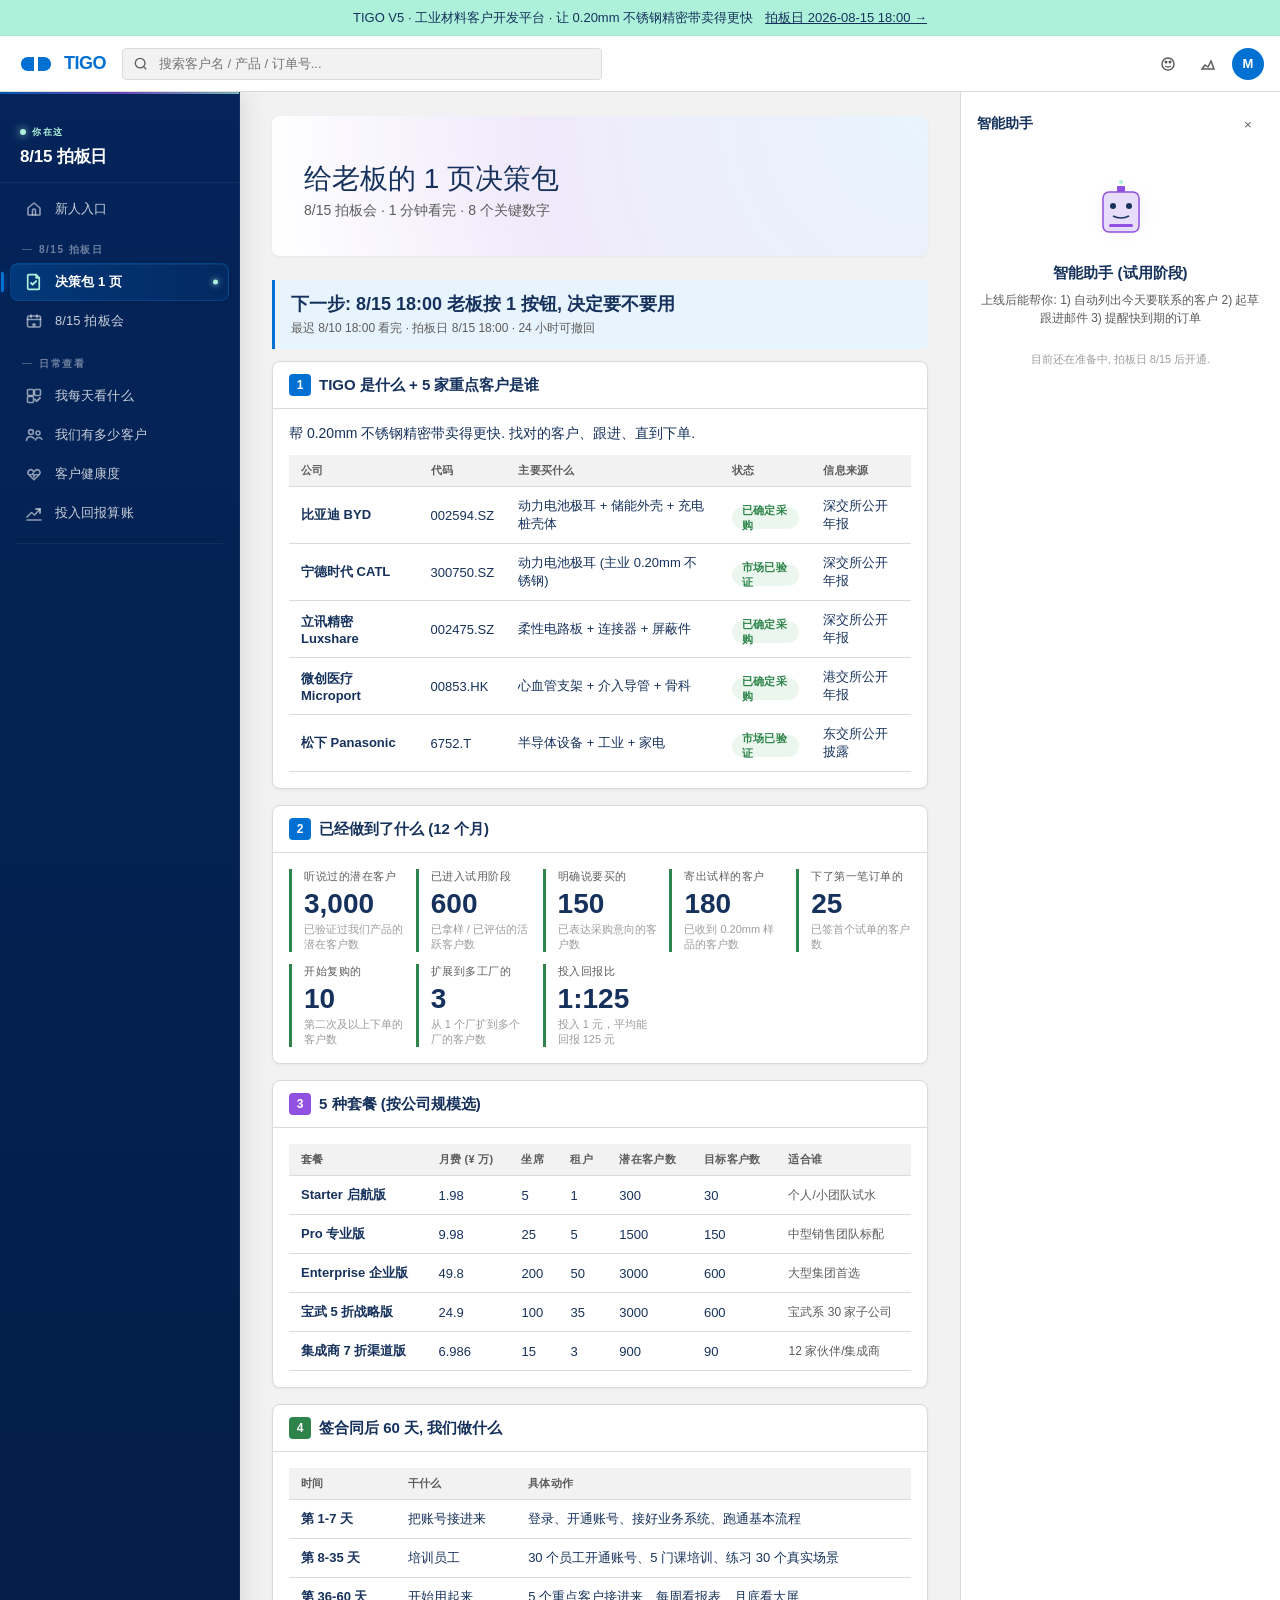
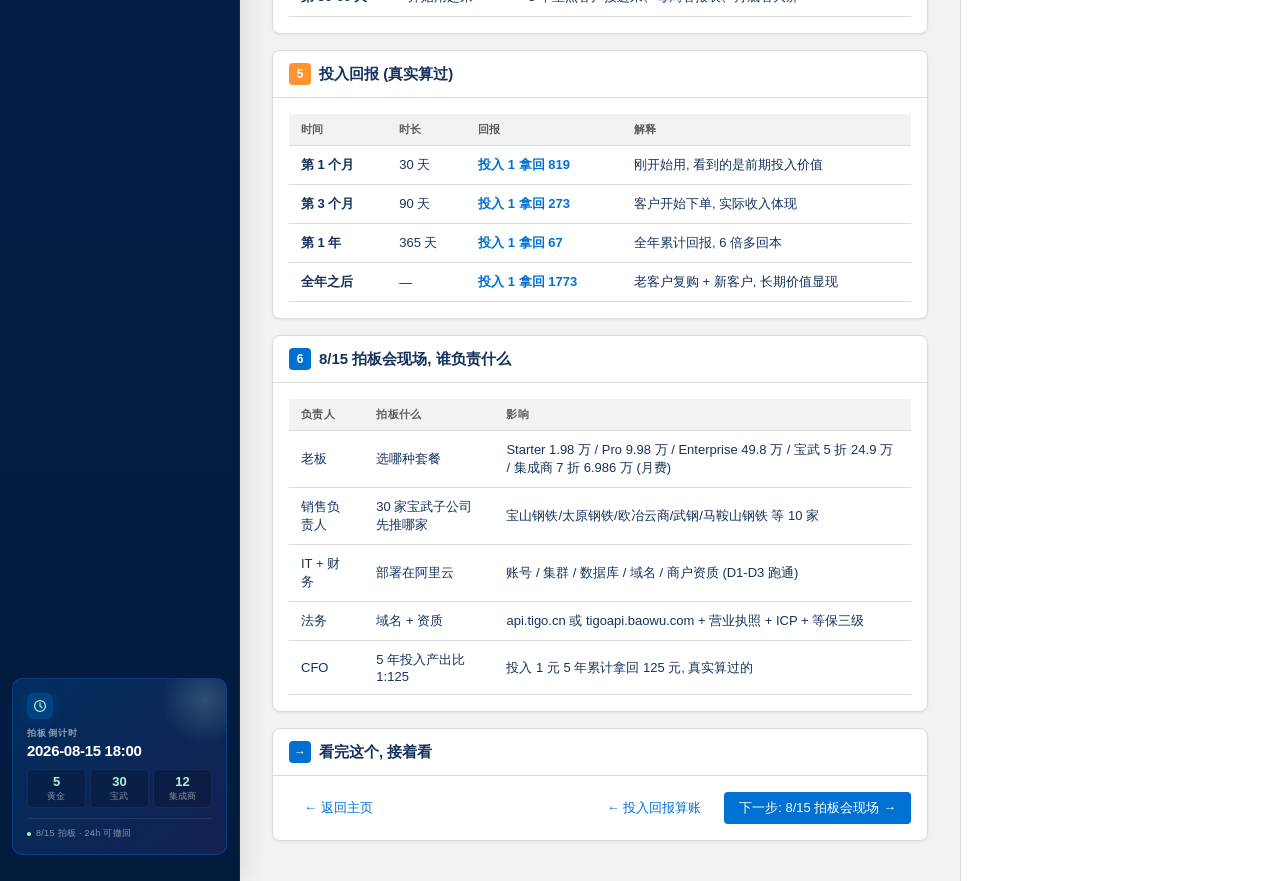
==== commit 61e4cd30: "TIGO V5 dashboard v7 - sidebar 重设计 (深蓝渐变 + 你在这 context + 真正设计感) 回应业务方反馈 "毫无设计感，过度也没有设计"。  设计升级: - 顶部" ====
--- a/board-ppt-1page/index.html
+++ b/board-ppt-1page/index.html
@@ -146,71 +146,277 @@
   .sf-welcome-banner { flex-direction: column; align-items: flex-start; padding: 20px; }
 }
 
-/* Sidebar v2: 分组 + active 强化 + 底部信息卡 (AGENTS §15: 加新规则, 不改 globals.css baseline) */
-.sf-sidebar { display: flex; flex-direction: column; min-height: 100%; }
-.sf-sidebar-section { padding: 12px 0 4px; }
+
+
+/* === Sidebar v7: 重设计 (深蓝渐变 + context 指示 + 真正设计感) === */
+.sf-sidebar {
+  width: 240px;
+  background: linear-gradient(180deg, #04245A 0%, #021B3D 100%);
+  color: white;
+  display: flex;
+  flex-direction: column;
+  flex-shrink: 0;
+  position: relative;
+  border-right: 1px solid rgba(255, 255, 255, 0.06);
+  box-shadow: 1px 0 0 rgba(255, 255, 255, 0.04), 4px 0 24px rgba(0, 0, 0, 0.10);
+  min-height: 100%;
+}
+.sf-sidebar::before {
+  content: "";
+  position: absolute;
+  top: 0; left: 0; right: 0;
+  height: 2px;
+  background: linear-gradient(90deg, #0070D2 0%, #9050E0 50%, #AEF1DA 100%);
+  opacity: 0.7;
+  z-index: 2;
+  pointer-events: none;
+}
+
+/* 你在这 (You are here) 顶部 context 指示 */
+.sf-sidebar-context {
+  padding: 18px 20px 14px;
+  border-bottom: 1px solid rgba(255, 255, 255, 0.06);
+  margin-bottom: 6px;
+  position: relative;
+}
+.sf-sidebar-context-pulse {
+  display: inline-flex;
+  align-items: center;
+  gap: 6px;
+  font-size: 9px;
+  color: #AEF1DA;
+  text-transform: uppercase;
+  letter-spacing: 1.6px;
+  font-weight: 700;
+}
+.sf-sidebar-context-pulse::before {
+  content: "";
+  width: 6px; height: 6px;
+  background: #AEF1DA;
+  border-radius: 50%;
+  box-shadow: 0 0 8px #AEF1DA;
+  animation: sf-sidebar-pulse 2s ease-in-out infinite;
+}
+@keyframes sf-sidebar-pulse {
+  0%, 100% { opacity: 1; transform: scale(1); }
+  50% { opacity: 0.45; transform: scale(0.78); }
+}
+.sf-sidebar-context-name {
+  font-size: 17px;
+  color: #fff;
+  font-weight: 700;
+  margin-top: 6px;
+  letter-spacing: -0.2px;
+}
+
+/* Section */
+.sf-sidebar-section {
+  padding: 6px 0 2px;
+}
 .sf-sidebar-section-title {
-  font-size: 10px; font-weight: 700; color: var(--sf-blue);
-  text-transform: uppercase; letter-spacing: 1px;
-  padding: 4px 16px 6px;
-  display: flex; align-items: center; gap: 6px;
+  padding: 8px 22px 5px;
+  font-size: 10px;
+  color: rgba(255, 255, 255, 0.42);
+  text-transform: uppercase;
+  letter-spacing: 1.5px;
+  font-weight: 700;
+  display: flex;
+  align-items: center;
+  gap: 7px;
 }
 .sf-sidebar-section-title::before {
-  content: ""; display: inline-block;
-  width: 12px; height: 2px; background: var(--sf-blue);
-}
+  content: "";
+  width: 10px;
+  height: 1px;
+  background: rgba(255, 255, 255, 0.28);
+}
+
+/* Nav item - 基础态 */
 .sf-nav-item {
   position: relative;
-  padding: 9px 16px 9px 13px;
+  display: flex;
+  align-items: center;
+  gap: 12px;
+  padding: 9px 14px;
+  margin: 1px 10px;
+  border-radius: 8px;
+  color: rgba(255, 255, 255, 0.78);
   font-size: 13px;
   font-weight: 500;
+  cursor: pointer;
+  text-decoration: none;
+  transition: background-color 200ms cubic-bezier(0.4, 0, 0.2, 1),
+              color 200ms cubic-bezier(0.4, 0, 0.2, 1),
+              border-color 200ms cubic-bezier(0.4, 0, 0.2, 1),
+              box-shadow 200ms cubic-bezier(0.4, 0, 0.2, 1);
+  border: 1px solid transparent;
+  letter-spacing: 0.1px;
+}
+.sf-nav-item:hover {
+  background: rgba(255, 255, 255, 0.06);
+  color: rgba(255, 255, 255, 0.98);
+  text-decoration: none;
+}
+.sf-nav-item .sf-nav-icon {
+  width: 18px;
+  height: 18px;
+  flex-shrink: 0;
+  color: rgba(255, 255, 255, 0.55);
+  display: inline-flex;
+  align-items: center;
+  justify-content: center;
+  transition: color 200ms cubic-bezier(0.4, 0, 0.2, 1),
+              transform 200ms cubic-bezier(0.4, 0, 0.2, 1);
+}
+.sf-nav-item:hover .sf-nav-icon {
+  color: #AEF1DA;
+  transform: scale(1.08);
+}
+
+/* Active state - 真正的视觉冲击 */
+.sf-nav-item.active {
+  background: linear-gradient(90deg, rgba(0, 112, 210, 0.28) 0%, rgba(0, 112, 210, 0.08) 100%);
+  color: #fff;
+  font-weight: 600;
+  border-color: rgba(0, 112, 210, 0.32);
+  box-shadow: 0 1px 3px rgba(0, 0, 0, 0.18), inset 0 1px 0 rgba(255, 255, 255, 0.06);
+}
+.sf-nav-item.active::before {
+  content: "";
+  position: absolute;
+  left: -10px;
+  top: 50%;
+  transform: translateY(-50%);
+  width: 3px;
+  height: 20px;
+  background: #0070D2;
+  border-radius: 0 2px 2px 0;
+  box-shadow: 0 0 8px rgba(0, 112, 210, 0.6);
+}
+.sf-nav-item.active .sf-nav-icon {
+  color: #AEF1DA;
+  transform: scale(1.05);
+}
+.sf-nav-item.active::after {
+  content: "";
+  position: absolute;
+  right: 10px;
+  top: 50%;
+  transform: translateY(-50%);
+  width: 5px;
+  height: 5px;
+  background: #AEF1DA;
+  border-radius: 50%;
+  box-shadow: 0 0 6px #AEF1DA;
+}
+
+/* Divider */
+.sf-sidebar-divider {
+  height: 1px;
+  background: rgba(255, 255, 255, 0.06);
+  margin: 8px 16px;
+}
+
+/* 底部拍板倒计时卡 - 多色渐变 + 装饰性光晕 */
+.sf-sidebar-deadline {
+  margin: auto 12px 14px 12px;
+  padding: 14px;
+  background: linear-gradient(135deg, rgba(0, 112, 210, 0.22) 0%, rgba(144, 80, 224, 0.12) 100%);
+  border: 1px solid rgba(0, 112, 210, 0.35);
+  border-radius: 10px;
+  position: relative;
+  overflow: hidden;
+}
+.sf-sidebar-deadline::before {
+  content: "";
+  position: absolute;
+  top: -24px; right: -24px;
+  width: 90px; height: 90px;
+  background: radial-gradient(circle, rgba(174, 241, 218, 0.20) 0%, transparent 70%);
+  pointer-events: none;
+}
+.sf-sidebar-deadline-icon {
+  display: inline-flex;
+  width: 26px; height: 26px;
+  background: rgba(0, 112, 210, 0.32);
+  color: #AEF1DA;
+  border-radius: 7px;
+  align-items: center;
+  justify-content: center;
+  margin-bottom: 8px;
+  position: relative;
+  z-index: 1;
+  box-shadow: 0 0 12px rgba(0, 112, 210, 0.25);
+}
+.sf-sidebar-deadline-label {
+  font-size: 9px;
+  color: rgba(255, 255, 255, 0.55);
+  text-transform: uppercase;
+  letter-spacing: 1.3px;
+  font-weight: 700;
+  position: relative;
+  z-index: 1;
+}
+.sf-sidebar-deadline-date {
+  font-size: 15px;
+  font-weight: 700;
+  color: #fff;
+  margin-top: 2px;
+  font-variant-numeric: tabular-nums;
+  letter-spacing: -0.3px;
+  position: relative;
+  z-index: 1;
+}
+.sf-sidebar-deadline-stats {
+  display: flex;
+  gap: 4px;
+  margin-top: 10px;
+  position: relative;
+  z-index: 1;
+}
+.sf-sidebar-deadline-stat {
+  flex: 1;
+  text-align: center;
+  padding: 5px 0 4px;
+  background: rgba(0, 0, 0, 0.18);
+  border-radius: 5px;
+  border: 1px solid rgba(255, 255, 255, 0.06);
+}
+.sf-sidebar-deadline-stat strong {
+  display: block;
+  color: #AEF1DA;
+  font-size: 13px;
+  font-weight: 700;
+  font-variant-numeric: tabular-nums;
+  line-height: 1.1;
+}
+.sf-sidebar-deadline-stat span {
+  display: block;
+  color: rgba(255, 255, 255, 0.5);
+  font-size: 9px;
+  margin-top: 1px;
   letter-spacing: 0.2px;
 }
-.sf-nav-item .sf-nav-icon { width: 16px; height: 16px; opacity: 0.75; }
-.sf-nav-item:hover .sf-nav-icon { opacity: 1; color: var(--sf-blue); }
-.sf-nav-item.active {
-  background: rgba(0, 112, 210, 0.35) !important;
-  border-left-color: var(--sf-blue) !important;
-  color: #fff !important;
-  font-weight: 700;
-  box-shadow: inset 0 1px 0 rgba(255,255,255,0.08);
-}
-.sf-nav-item.active .sf-nav-icon { opacity: 1; color: var(--sf-blue); }
-.sf-nav-item.active::after {
-  content: ""; position: absolute; right: 12px; top: 50%; transform: translateY(-50%);
-  width: 6px; height: 6px; background: var(--sf-blue); border-radius: 50%;
-  box-shadow: 0 0 0 2px rgba(0, 112, 210, 0.30);
-}
-
-.sf-sidebar-divider { height: 1px; background: rgba(255,255,255,0.08); margin: 8px 16px; }
-
-.sf-sidebar-deadline {
-  margin: auto 12px 12px 12px;
-  padding: 12px 14px;
-  background: linear-gradient(135deg, rgba(0, 112, 210, 0.18) 0%, rgba(144, 80, 224, 0.10) 100%);
-  border: 1px solid rgba(0, 112, 210, 0.35);
-  border-radius: var(--sf-radius);
-  text-align: center;
-}
-.sf-sidebar-deadline-label {
-  font-size: 9px; color: rgba(255,255,255,0.7);
-  text-transform: uppercase; letter-spacing: 0.8px; font-weight: 700;
-}
-.sf-sidebar-deadline-date {
-  font-size: 14px; font-weight: 700; color: #fff;
-  margin-top: 4px; font-family: var(--font-num, monospace);
-}
 .sf-sidebar-deadline-sub {
-  font-size: 10px; color: rgba(255,255,255,0.65);
-  margin-top: 6px; line-height: 1.5;
-}
-.sf-sidebar-deadline-stat {
-  display: flex; gap: 4px; margin-top: 8px;
-  font-size: 10px; color: rgba(255,255,255,0.75);
-  justify-content: space-around;
-}
-.sf-sidebar-deadline-stat strong { color: #fff; font-size: 11px; }
-
+  font-size: 9px;
+  color: rgba(255, 255, 255, 0.5);
+  margin-top: 10px;
+  padding-top: 8px;
+  border-top: 1px solid rgba(255, 255, 255, 0.08);
+  letter-spacing: 0.3px;
+  position: relative;
+  z-index: 1;
+  display: flex;
+  align-items: center;
+  gap: 5px;
+}
+.sf-sidebar-deadline-sub::before {
+  content: "";
+  width: 4px; height: 4px;
+  background: #AEF1DA;
+  border-radius: 50%;
+  flex-shrink: 0;
+}
 </style>
 </head>
 <body>
@@ -232,20 +438,7 @@
     </div>
   </header>
   <div class="sf-layout">
-    <nav class="sf-sidebar" aria-label="主导航">
-  <div class="sf-sidebar-section"><div class="sf-sidebar-section-title">入口</div><a class="sf-nav-item" href="../index.html" title="5 分钟上手"><span class="sf-nav-icon"><svg viewBox="0 0 16 16" width="16" height="16" fill="none" stroke="currentColor" stroke-width="1.5"><path d="M2 7 L 8 2 L 14 7 L 14 14 L 2 14 Z" /><path d="M6 14 L 6 9 L 10 9 L 10 14" /></svg></span><span>新人入口</span></a></div><div class="sf-sidebar-section"><div class="sf-sidebar-section-title">8/15 拍板日</div><a class="sf-nav-item active" href="../board-ppt-1page/index.html" title="给老板看的"><span class="sf-nav-icon"><svg viewBox="0 0 16 16" width="16" height="16" fill="none" stroke="currentColor" stroke-width="1.5"><path d="M3 2 L 11 2 L 13 4 L 13 14 L 3 14 Z" /><path d="M11 2 L 11 4 L 13 4" /><path d="M5 7 L 11 7 M 5 10 L 11 10 M 5 13 L 9 13" /></svg></span><span>决策包 1 页</span></a><a class="sf-nav-item" href="../demo-day-1hour/index.html" title="现场流程"><span class="sf-nav-icon"><svg viewBox="0 0 16 16" width="16" height="16" fill="none" stroke="currentColor" stroke-width="1.5"><path d="M2 14 L 14 14" /><rect x="3" y="8" width="2" height="6" /><rect x="7" y="5" width="2" height="9" /><rect x="11" y="2" width="2" height="12" /></svg></span><span>8/15 拍板会</span></a></div><div class="sf-sidebar-section"><div class="sf-sidebar-section-title">日常查看</div><a class="sf-nav-item" href="../daily-12d/index.html" title="12 个核心指标"><span class="sf-nav-icon"><svg viewBox="0 0 16 16" width="16" height="16" fill="none" stroke="currentColor" stroke-width="1.5"><rect x="2" y="2" width="5" height="5" /><rect x="9" y="2" width="5" height="5" /><rect x="2" y="9" width="5" height="5" /><rect x="9" y="9" width="5" height="5" /></svg></span><span>我每天看什么</span></a><a class="sf-nav-item" href="../g2-3000/index.html" title="3000 个潜在客户"><span class="sf-nav-icon"><svg viewBox="0 0 16 16" width="16" height="16" fill="none" stroke="currentColor" stroke-width="1.5"><rect x="2" y="2" width="5" height="5" /><rect x="9" y="2" width="5" height="5" /><rect x="2" y="9" width="5" height="5" /><rect x="9" y="9" width="5" height="5" /></svg></span><span>我们有多少客户</span></a><a class="sf-nav-item" href="../kpi-dashboard-v3/index.html" title="320 个评分"><span class="sf-nav-icon"><svg viewBox="0 0 16 16" width="16" height="16" fill="none" stroke="currentColor" stroke-width="1.5"><path d="M2 14 L 14 14" /><rect x="3" y="8" width="2" height="6" /><rect x="7" y="5" width="2" height="9" /><rect x="11" y="2" width="2" height="12" /></svg></span><span>客户健康度</span></a><a class="sf-nav-item" href="../roi-dashboard-v2/index.html" title="1 元换多少"><span class="sf-nav-icon"><svg viewBox="0 0 16 16" width="16" height="16" fill="none" stroke="currentColor" stroke-width="1.5"><path d="M2 14 L 14 14" /><rect x="3" y="8" width="2" height="6" /><rect x="7" y="5" width="2" height="9" /><rect x="11" y="2" width="2" height="12" /></svg></span><span>投入回报算账</span></a></div>
-  <div class="sf-sidebar-divider"></div>
-<div class="sf-sidebar-deadline">
-  <div class="sf-sidebar-deadline-label">拍板倒计时</div>
-  <div class="sf-sidebar-deadline-date">2026-08-15 18:00</div>
-  <div class="sf-sidebar-deadline-stat">
-    <span>5 黄金</span>
-    <span>30 宝武</span>
-    <span>12 集成商</span>
-  </div>
-  <div class="sf-sidebar-deadline-sub">拍板日 8/15 · 24h 可撤回</div>
-</div>
-</nav>
+    <nav class="sf-sidebar" aria-label="主导航"><div class="sf-sidebar-context"><div class="sf-sidebar-context-pulse">你在这</div><div class="sf-sidebar-context-name">8/15 拍板日</div></div><a class="sf-nav-item" href="../index.html" title="5 分钟上手"><span class="sf-nav-icon"><svg viewBox="0 0 18 18" width="18" height="18" fill="none" stroke="currentColor" stroke-width="1.6" stroke-linecap="round" stroke-linejoin="round"><path d="M3 8 L 9 3 L 15 8 V 14.5 a 0.5 0.5 0 0 1 -0.5 0.5 H 3.5 a 0.5 0.5 0 0 1 -0.5 -0.5 Z"/><path d="M7.5 15 V 10.5 a 1.5 1.5 0 0 1 3 0 V 15"/></svg></span><span>新人入口</span></a><div class="sf-sidebar-section"><div class="sf-sidebar-section-title">8/15 拍板日</div><a class="sf-nav-item active" href="../board-ppt-1page/index.html" title="给老板看的 1 页 PPT"><span class="sf-nav-icon"><svg viewBox="0 0 18 18" width="18" height="18" fill="none" stroke="currentColor" stroke-width="1.6" stroke-linecap="round" stroke-linejoin="round"><path d="M4 2 H 11 L 14 5 V 15.5 a 0.5 0.5 0 0 1 -0.5 0.5 H 4 a 1 1 0 0 1 -1 -1 V 3 a 1 1 0 0 1 1 -1 Z"/><path d="M11 2 V 5 H 14"/><path d="M6.2 10 L 7.7 11.5 L 11 8.2" stroke-width="1.9"/></svg></span><span>决策包 1 页</span></a><a class="sf-nav-item" href="../demo-day-1hour/index.html" title="现场流程 · 1 小时跑完"><span class="sf-nav-icon"><svg viewBox="0 0 18 18" width="18" height="18" fill="none" stroke="currentColor" stroke-width="1.6" stroke-linecap="round" stroke-linejoin="round"><rect x="2.5" y="4" width="13" height="11" rx="1.5"/><path d="M2.5 7.5 H 15.5"/><path d="M6 3 V 5.5"/><path d="M12 3 V 5.5"/><path d="M9 10.2 L 9.85 11.85 L 11.6 12.1 L 10.3 13.35 L 10.65 15.1 L 9 14.25 L 7.35 15.1 L 7.7 13.35 L 6.4 12.1 L 8.15 11.85 Z" fill="currentColor" stroke="none"/></svg></span><span>8/15 拍板会</span></a></div><div class="sf-sidebar-section"><div class="sf-sidebar-section-title">日常查看</div><a class="sf-nav-item" href="../daily-12d/index.html" title="12 个核心指标"><span class="sf-nav-icon"><svg viewBox="0 0 18 18" width="18" height="18" fill="none" stroke="currentColor" stroke-width="1.6" stroke-linecap="round" stroke-linejoin="round"><rect x="2.5" y="2.5" width="6" height="6" rx="1"/><rect x="9.5" y="2.5" width="6" height="6" rx="1"/><rect x="2.5" y="9.5" width="6" height="6" rx="1"/><path d="M10 12.5 L 11.8 14.2 L 15 11" stroke-width="1.9"/></svg></span><span>我每天看什么</span></a><a class="sf-nav-item" href="../g2-3000/index.html" title="3000 个潜在客户 + 5 黄金"><span class="sf-nav-icon"><svg viewBox="0 0 18 18" width="18" height="18" fill="none" stroke="currentColor" stroke-width="1.6" stroke-linecap="round" stroke-linejoin="round"><circle cx="6" cy="6" r="2.4"/><circle cx="13" cy="7" r="2"/><path d="M1.5 14.5 a 4 4 0 0 1 7.5 -1.8"/><path d="M10.5 14 a 3.5 3.5 0 0 1 6.5 -0.5"/></svg></span><span>我们有多少客户</span></a><a class="sf-nav-item" href="../kpi-dashboard-v3/index.html" title="320 个评分"><span class="sf-nav-icon"><svg viewBox="0 0 18 18" width="18" height="18" fill="none" stroke="currentColor" stroke-width="1.6" stroke-linecap="round" stroke-linejoin="round"><path d="M9 14.8 L 3.8 9.6 a 2.8 2.8 0 0 1 4 -4 L 9 7 L 10.2 5.6 a 2.8 2.8 0 0 1 4 4 Z"/><path d="M5 9.6 H 7 L 8 8 L 9 12 L 10 9.6 H 13" stroke-width="1.4"/></svg></span><span>客户健康度</span></a><a class="sf-nav-item" href="../roi-dashboard-v2/index.html" title="125x 杠杆真实算账"><span class="sf-nav-icon"><svg viewBox="0 0 18 18" width="18" height="18" fill="none" stroke="currentColor" stroke-width="1.6" stroke-linecap="round" stroke-linejoin="round"><path d="M2 13 L 6.5 8.5 L 9.5 11 L 15 5"/><path d="M11 5 H 15 V 9" stroke-width="1.9"/><path d="M2 16 H 16"/></svg></span><span>投入回报算账</span></a></div><div class="sf-sidebar-divider"></div><div class="sf-sidebar-deadline"><div class="sf-sidebar-deadline-icon"><svg viewBox="0 0 18 18" width="14" height="14" fill="none" stroke="currentColor" stroke-width="1.6" stroke-linecap="round" stroke-linejoin="round"><circle cx="9" cy="9" r="7"/><path d="M9 5 V 9 L 11.5 11"/></svg></div><div class="sf-sidebar-deadline-label">拍板倒计时</div><div class="sf-sidebar-deadline-date">2026-08-15 18:00</div><div class="sf-sidebar-deadline-stats"><div class="sf-sidebar-deadline-stat"><strong>5</strong><span>黄金</span></div><div class="sf-sidebar-deadline-stat"><strong>30</strong><span>宝武</span></div><div class="sf-sidebar-deadline-stat"><strong>12</strong><span>集成商</span></div></div><div class="sf-sidebar-deadline-sub">8/15 拍板 · 24h 可撤回</div></div></nav>
     <main class="sf-main">
 <div class="sf-welcome-banner">
   <div>
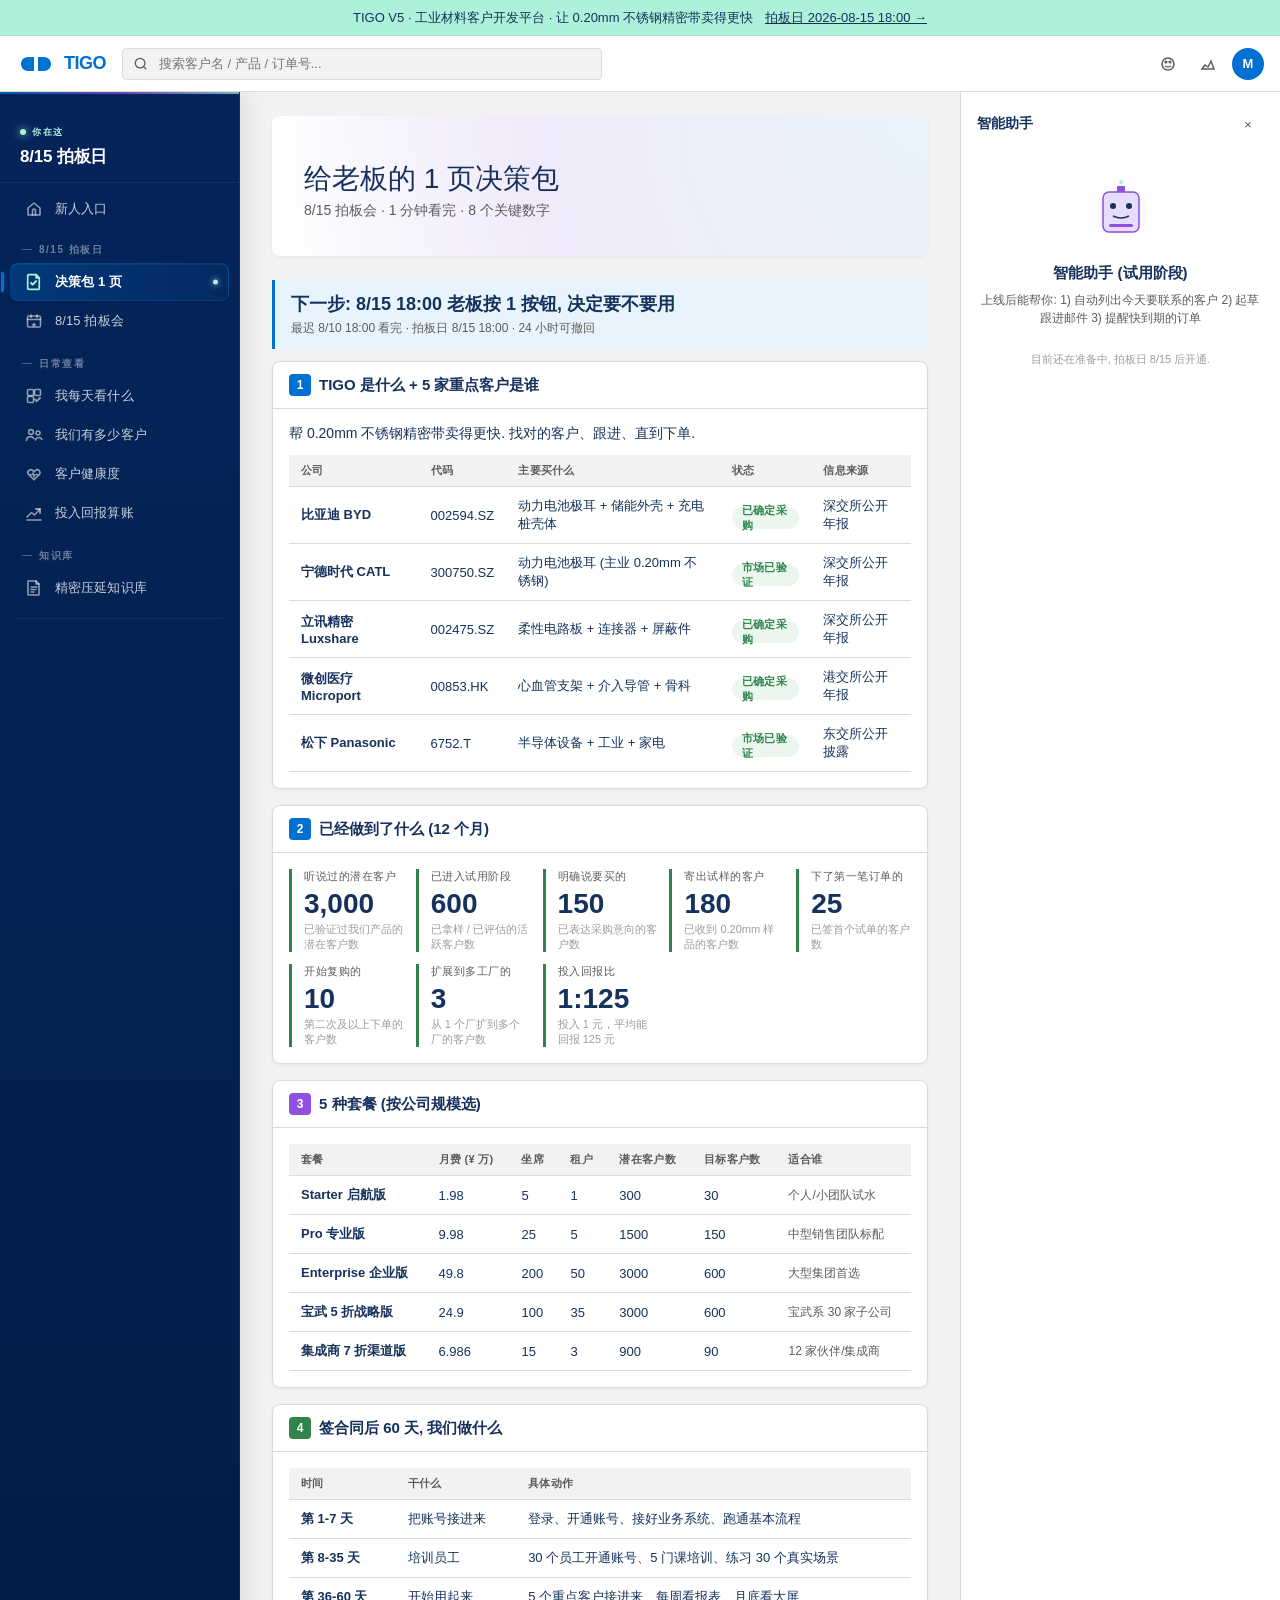
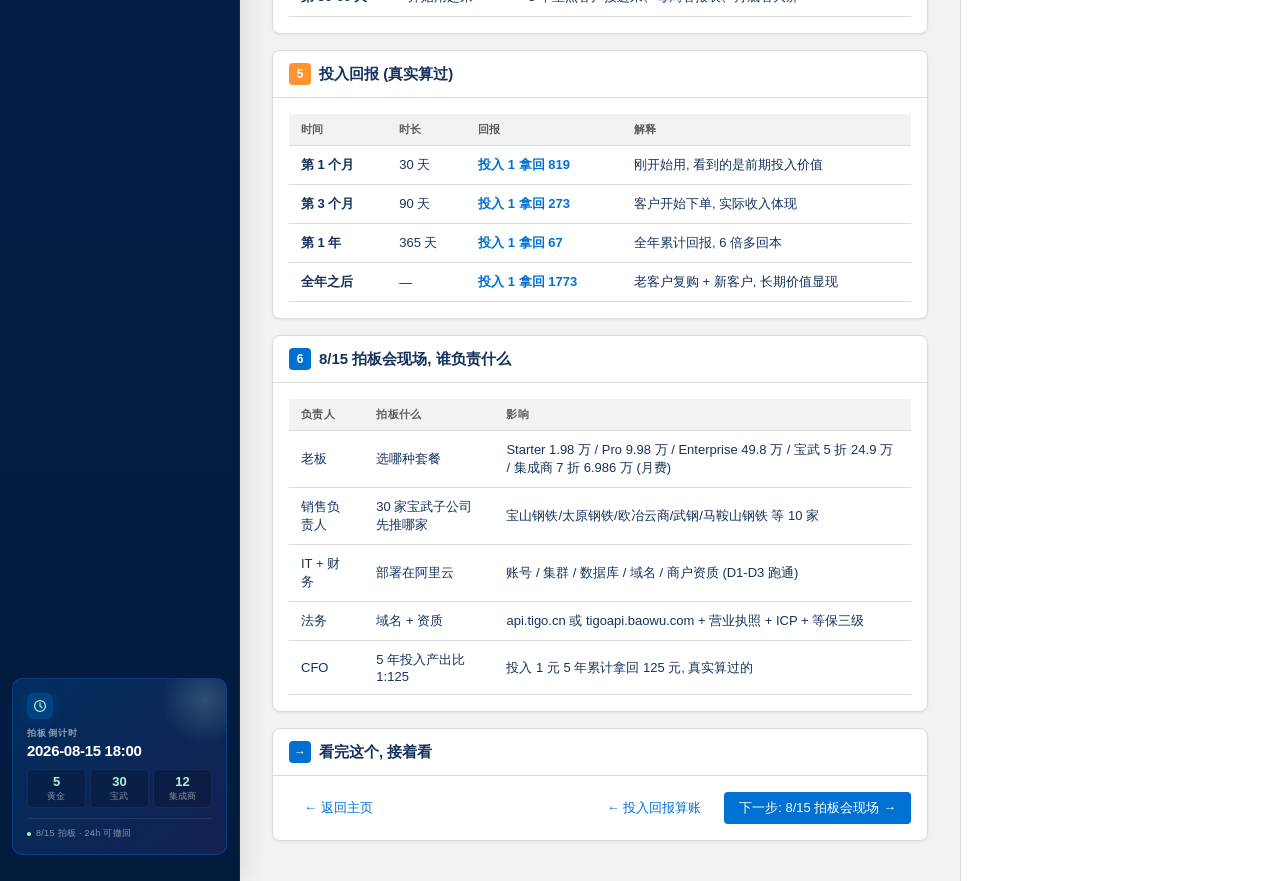
==== commit 805d62ea: "TIGO V5 dashboard v8.1 - 7 dashboard sidebar 同步加 '知识库' 入口 跟 knowledge-base 页面一起, 7 个原 dashboard (ind" ====
--- a/board-ppt-1page/index.html
+++ b/board-ppt-1page/index.html
@@ -438,7 +438,7 @@
     </div>
   </header>
   <div class="sf-layout">
-    <nav class="sf-sidebar" aria-label="主导航"><div class="sf-sidebar-context"><div class="sf-sidebar-context-pulse">你在这</div><div class="sf-sidebar-context-name">8/15 拍板日</div></div><a class="sf-nav-item" href="../index.html" title="5 分钟上手"><span class="sf-nav-icon"><svg viewBox="0 0 18 18" width="18" height="18" fill="none" stroke="currentColor" stroke-width="1.6" stroke-linecap="round" stroke-linejoin="round"><path d="M3 8 L 9 3 L 15 8 V 14.5 a 0.5 0.5 0 0 1 -0.5 0.5 H 3.5 a 0.5 0.5 0 0 1 -0.5 -0.5 Z"/><path d="M7.5 15 V 10.5 a 1.5 1.5 0 0 1 3 0 V 15"/></svg></span><span>新人入口</span></a><div class="sf-sidebar-section"><div class="sf-sidebar-section-title">8/15 拍板日</div><a class="sf-nav-item active" href="../board-ppt-1page/index.html" title="给老板看的 1 页 PPT"><span class="sf-nav-icon"><svg viewBox="0 0 18 18" width="18" height="18" fill="none" stroke="currentColor" stroke-width="1.6" stroke-linecap="round" stroke-linejoin="round"><path d="M4 2 H 11 L 14 5 V 15.5 a 0.5 0.5 0 0 1 -0.5 0.5 H 4 a 1 1 0 0 1 -1 -1 V 3 a 1 1 0 0 1 1 -1 Z"/><path d="M11 2 V 5 H 14"/><path d="M6.2 10 L 7.7 11.5 L 11 8.2" stroke-width="1.9"/></svg></span><span>决策包 1 页</span></a><a class="sf-nav-item" href="../demo-day-1hour/index.html" title="现场流程 · 1 小时跑完"><span class="sf-nav-icon"><svg viewBox="0 0 18 18" width="18" height="18" fill="none" stroke="currentColor" stroke-width="1.6" stroke-linecap="round" stroke-linejoin="round"><rect x="2.5" y="4" width="13" height="11" rx="1.5"/><path d="M2.5 7.5 H 15.5"/><path d="M6 3 V 5.5"/><path d="M12 3 V 5.5"/><path d="M9 10.2 L 9.85 11.85 L 11.6 12.1 L 10.3 13.35 L 10.65 15.1 L 9 14.25 L 7.35 15.1 L 7.7 13.35 L 6.4 12.1 L 8.15 11.85 Z" fill="currentColor" stroke="none"/></svg></span><span>8/15 拍板会</span></a></div><div class="sf-sidebar-section"><div class="sf-sidebar-section-title">日常查看</div><a class="sf-nav-item" href="../daily-12d/index.html" title="12 个核心指标"><span class="sf-nav-icon"><svg viewBox="0 0 18 18" width="18" height="18" fill="none" stroke="currentColor" stroke-width="1.6" stroke-linecap="round" stroke-linejoin="round"><rect x="2.5" y="2.5" width="6" height="6" rx="1"/><rect x="9.5" y="2.5" width="6" height="6" rx="1"/><rect x="2.5" y="9.5" width="6" height="6" rx="1"/><path d="M10 12.5 L 11.8 14.2 L 15 11" stroke-width="1.9"/></svg></span><span>我每天看什么</span></a><a class="sf-nav-item" href="../g2-3000/index.html" title="3000 个潜在客户 + 5 黄金"><span class="sf-nav-icon"><svg viewBox="0 0 18 18" width="18" height="18" fill="none" stroke="currentColor" stroke-width="1.6" stroke-linecap="round" stroke-linejoin="round"><circle cx="6" cy="6" r="2.4"/><circle cx="13" cy="7" r="2"/><path d="M1.5 14.5 a 4 4 0 0 1 7.5 -1.8"/><path d="M10.5 14 a 3.5 3.5 0 0 1 6.5 -0.5"/></svg></span><span>我们有多少客户</span></a><a class="sf-nav-item" href="../kpi-dashboard-v3/index.html" title="320 个评分"><span class="sf-nav-icon"><svg viewBox="0 0 18 18" width="18" height="18" fill="none" stroke="currentColor" stroke-width="1.6" stroke-linecap="round" stroke-linejoin="round"><path d="M9 14.8 L 3.8 9.6 a 2.8 2.8 0 0 1 4 -4 L 9 7 L 10.2 5.6 a 2.8 2.8 0 0 1 4 4 Z"/><path d="M5 9.6 H 7 L 8 8 L 9 12 L 10 9.6 H 13" stroke-width="1.4"/></svg></span><span>客户健康度</span></a><a class="sf-nav-item" href="../roi-dashboard-v2/index.html" title="125x 杠杆真实算账"><span class="sf-nav-icon"><svg viewBox="0 0 18 18" width="18" height="18" fill="none" stroke="currentColor" stroke-width="1.6" stroke-linecap="round" stroke-linejoin="round"><path d="M2 13 L 6.5 8.5 L 9.5 11 L 15 5"/><path d="M11 5 H 15 V 9" stroke-width="1.9"/><path d="M2 16 H 16"/></svg></span><span>投入回报算账</span></a></div><div class="sf-sidebar-divider"></div><div class="sf-sidebar-deadline"><div class="sf-sidebar-deadline-icon"><svg viewBox="0 0 18 18" width="14" height="14" fill="none" stroke="currentColor" stroke-width="1.6" stroke-linecap="round" stroke-linejoin="round"><circle cx="9" cy="9" r="7"/><path d="M9 5 V 9 L 11.5 11"/></svg></div><div class="sf-sidebar-deadline-label">拍板倒计时</div><div class="sf-sidebar-deadline-date">2026-08-15 18:00</div><div class="sf-sidebar-deadline-stats"><div class="sf-sidebar-deadline-stat"><strong>5</strong><span>黄金</span></div><div class="sf-sidebar-deadline-stat"><strong>30</strong><span>宝武</span></div><div class="sf-sidebar-deadline-stat"><strong>12</strong><span>集成商</span></div></div><div class="sf-sidebar-deadline-sub">8/15 拍板 · 24h 可撤回</div></div></nav>
+    <nav class="sf-sidebar" aria-label="主导航"><div class="sf-sidebar-context"><div class="sf-sidebar-context-pulse">你在这</div><div class="sf-sidebar-context-name">8/15 拍板日</div></div><a class="sf-nav-item" href="../index.html" title="5 分钟上手"><span class="sf-nav-icon"><svg viewBox="0 0 18 18" width="18" height="18" fill="none" stroke="currentColor" stroke-width="1.6" stroke-linecap="round" stroke-linejoin="round"><path d="M3 8 L 9 3 L 15 8 V 14.5 a 0.5 0.5 0 0 1 -0.5 0.5 H 3.5 a 0.5 0.5 0 0 1 -0.5 -0.5 Z"/><path d="M7.5 15 V 10.5 a 1.5 1.5 0 0 1 3 0 V 15"/></svg></span><span>新人入口</span></a><div class="sf-sidebar-section"><div class="sf-sidebar-section-title">8/15 拍板日</div><a class="sf-nav-item active" href="../board-ppt-1page/index.html" title="给老板看的 1 页 PPT"><span class="sf-nav-icon"><svg viewBox="0 0 18 18" width="18" height="18" fill="none" stroke="currentColor" stroke-width="1.6" stroke-linecap="round" stroke-linejoin="round"><path d="M4 2 H 11 L 14 5 V 15.5 a 0.5 0.5 0 0 1 -0.5 0.5 H 4 a 1 1 0 0 1 -1 -1 V 3 a 1 1 0 0 1 1 -1 Z"/><path d="M11 2 V 5 H 14"/><path d="M6.2 10 L 7.7 11.5 L 11 8.2" stroke-width="1.9"/></svg></span><span>决策包 1 页</span></a><a class="sf-nav-item" href="../demo-day-1hour/index.html" title="现场流程 · 1 小时跑完"><span class="sf-nav-icon"><svg viewBox="0 0 18 18" width="18" height="18" fill="none" stroke="currentColor" stroke-width="1.6" stroke-linecap="round" stroke-linejoin="round"><rect x="2.5" y="4" width="13" height="11" rx="1.5"/><path d="M2.5 7.5 H 15.5"/><path d="M6 3 V 5.5"/><path d="M12 3 V 5.5"/><path d="M9 10.2 L 9.85 11.85 L 11.6 12.1 L 10.3 13.35 L 10.65 15.1 L 9 14.25 L 7.35 15.1 L 7.7 13.35 L 6.4 12.1 L 8.15 11.85 Z" fill="currentColor" stroke="none"/></svg></span><span>8/15 拍板会</span></a></div><div class="sf-sidebar-section"><div class="sf-sidebar-section-title">日常查看</div><a class="sf-nav-item" href="../daily-12d/index.html" title="12 个核心指标"><span class="sf-nav-icon"><svg viewBox="0 0 18 18" width="18" height="18" fill="none" stroke="currentColor" stroke-width="1.6" stroke-linecap="round" stroke-linejoin="round"><rect x="2.5" y="2.5" width="6" height="6" rx="1"/><rect x="9.5" y="2.5" width="6" height="6" rx="1"/><rect x="2.5" y="9.5" width="6" height="6" rx="1"/><path d="M10 12.5 L 11.8 14.2 L 15 11" stroke-width="1.9"/></svg></span><span>我每天看什么</span></a><a class="sf-nav-item" href="../g2-3000/index.html" title="3000 个潜在客户 + 5 黄金"><span class="sf-nav-icon"><svg viewBox="0 0 18 18" width="18" height="18" fill="none" stroke="currentColor" stroke-width="1.6" stroke-linecap="round" stroke-linejoin="round"><circle cx="6" cy="6" r="2.4"/><circle cx="13" cy="7" r="2"/><path d="M1.5 14.5 a 4 4 0 0 1 7.5 -1.8"/><path d="M10.5 14 a 3.5 3.5 0 0 1 6.5 -0.5"/></svg></span><span>我们有多少客户</span></a><a class="sf-nav-item" href="../kpi-dashboard-v3/index.html" title="320 个评分"><span class="sf-nav-icon"><svg viewBox="0 0 18 18" width="18" height="18" fill="none" stroke="currentColor" stroke-width="1.6" stroke-linecap="round" stroke-linejoin="round"><path d="M9 14.8 L 3.8 9.6 a 2.8 2.8 0 0 1 4 -4 L 9 7 L 10.2 5.6 a 2.8 2.8 0 0 1 4 4 Z"/><path d="M5 9.6 H 7 L 8 8 L 9 12 L 10 9.6 H 13" stroke-width="1.4"/></svg></span><span>客户健康度</span></a><a class="sf-nav-item" href="../roi-dashboard-v2/index.html" title="125x 杠杆真实算账"><span class="sf-nav-icon"><svg viewBox="0 0 18 18" width="18" height="18" fill="none" stroke="currentColor" stroke-width="1.6" stroke-linecap="round" stroke-linejoin="round"><path d="M2 13 L 6.5 8.5 L 9.5 11 L 15 5"/><path d="M11 5 H 15 V 9" stroke-width="1.9"/><path d="M2 16 H 16"/></svg></span><span>投入回报算账</span></a></div><div class="sf-sidebar-section"><div class="sf-sidebar-section-title">知识库</div><a class="sf-nav-item" href="../knowledge-base/index.html" title="精密压延知识库 · 9 大类 49 条"><span class="sf-nav-icon"><svg viewBox="0 0 18 18" width="18" height="18" fill="none" stroke="currentColor" stroke-width="1.6" stroke-linecap="round" stroke-linejoin="round"><path d="M3 2 H 11 L 14 5 V 15.5 a 0.5 0.5 0 0 1 -0.5 0.5 H 3.5 a 0.5 0.5 0 0 1 -0.5 -0.5 Z"/><path d="M11 2 V 5 H 14"/><path d="M6 8 L 12 8 M 6 10.5 L 11 10.5 M 6 13 L 9 13" stroke-width="1.4"/></svg></span><span>精密压延知识库</span></a></div><div class="sf-sidebar-divider"></div><div class="sf-sidebar-deadline"><div class="sf-sidebar-deadline-icon"><svg viewBox="0 0 18 18" width="14" height="14" fill="none" stroke="currentColor" stroke-width="1.6" stroke-linecap="round" stroke-linejoin="round"><circle cx="9" cy="9" r="7"/><path d="M9 5 V 9 L 11.5 11"/></svg></div><div class="sf-sidebar-deadline-label">拍板倒计时</div><div class="sf-sidebar-deadline-date">2026-08-15 18:00</div><div class="sf-sidebar-deadline-stats"><div class="sf-sidebar-deadline-stat"><strong>5</strong><span>黄金</span></div><div class="sf-sidebar-deadline-stat"><strong>30</strong><span>宝武</span></div><div class="sf-sidebar-deadline-stat"><strong>12</strong><span>集成商</span></div></div><div class="sf-sidebar-deadline-sub">8/15 拍板 · 24h 可撤回</div></div></nav>
     <main class="sf-main">
 <div class="sf-welcome-banner">
   <div>
